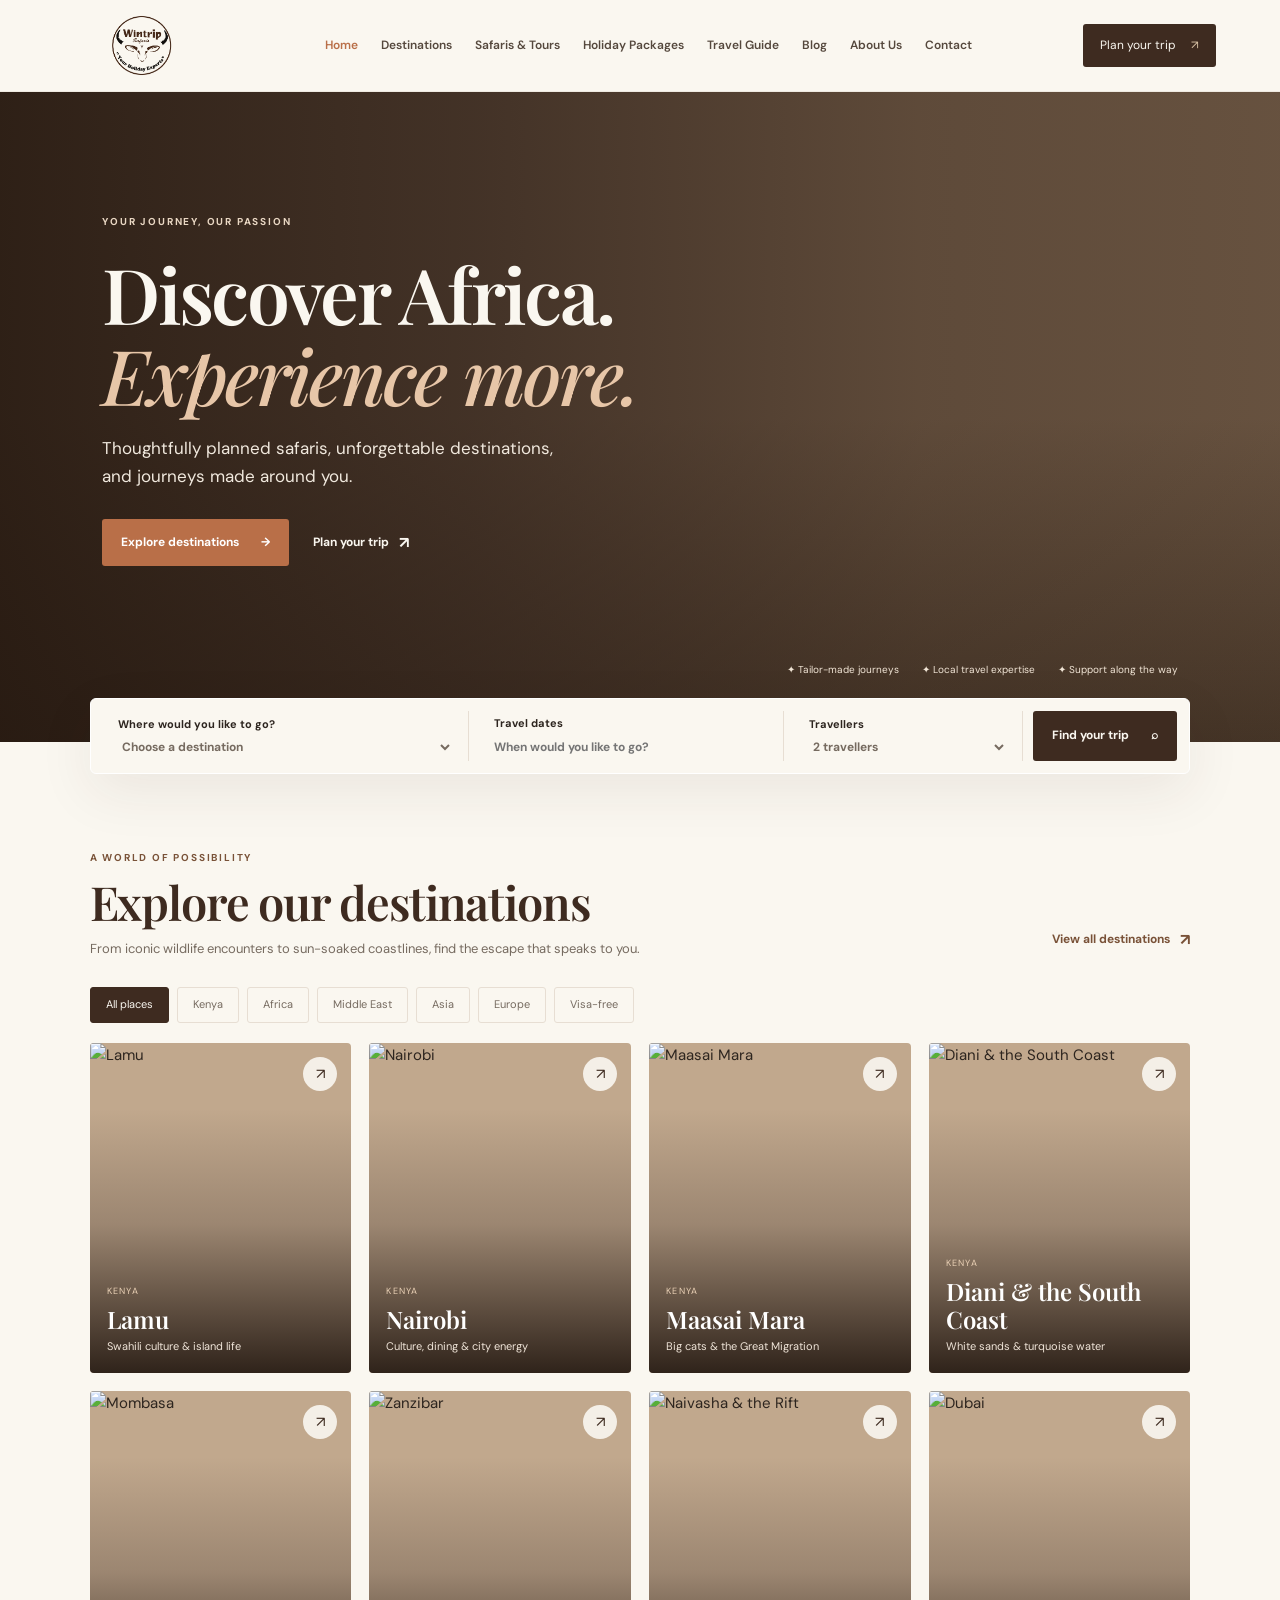
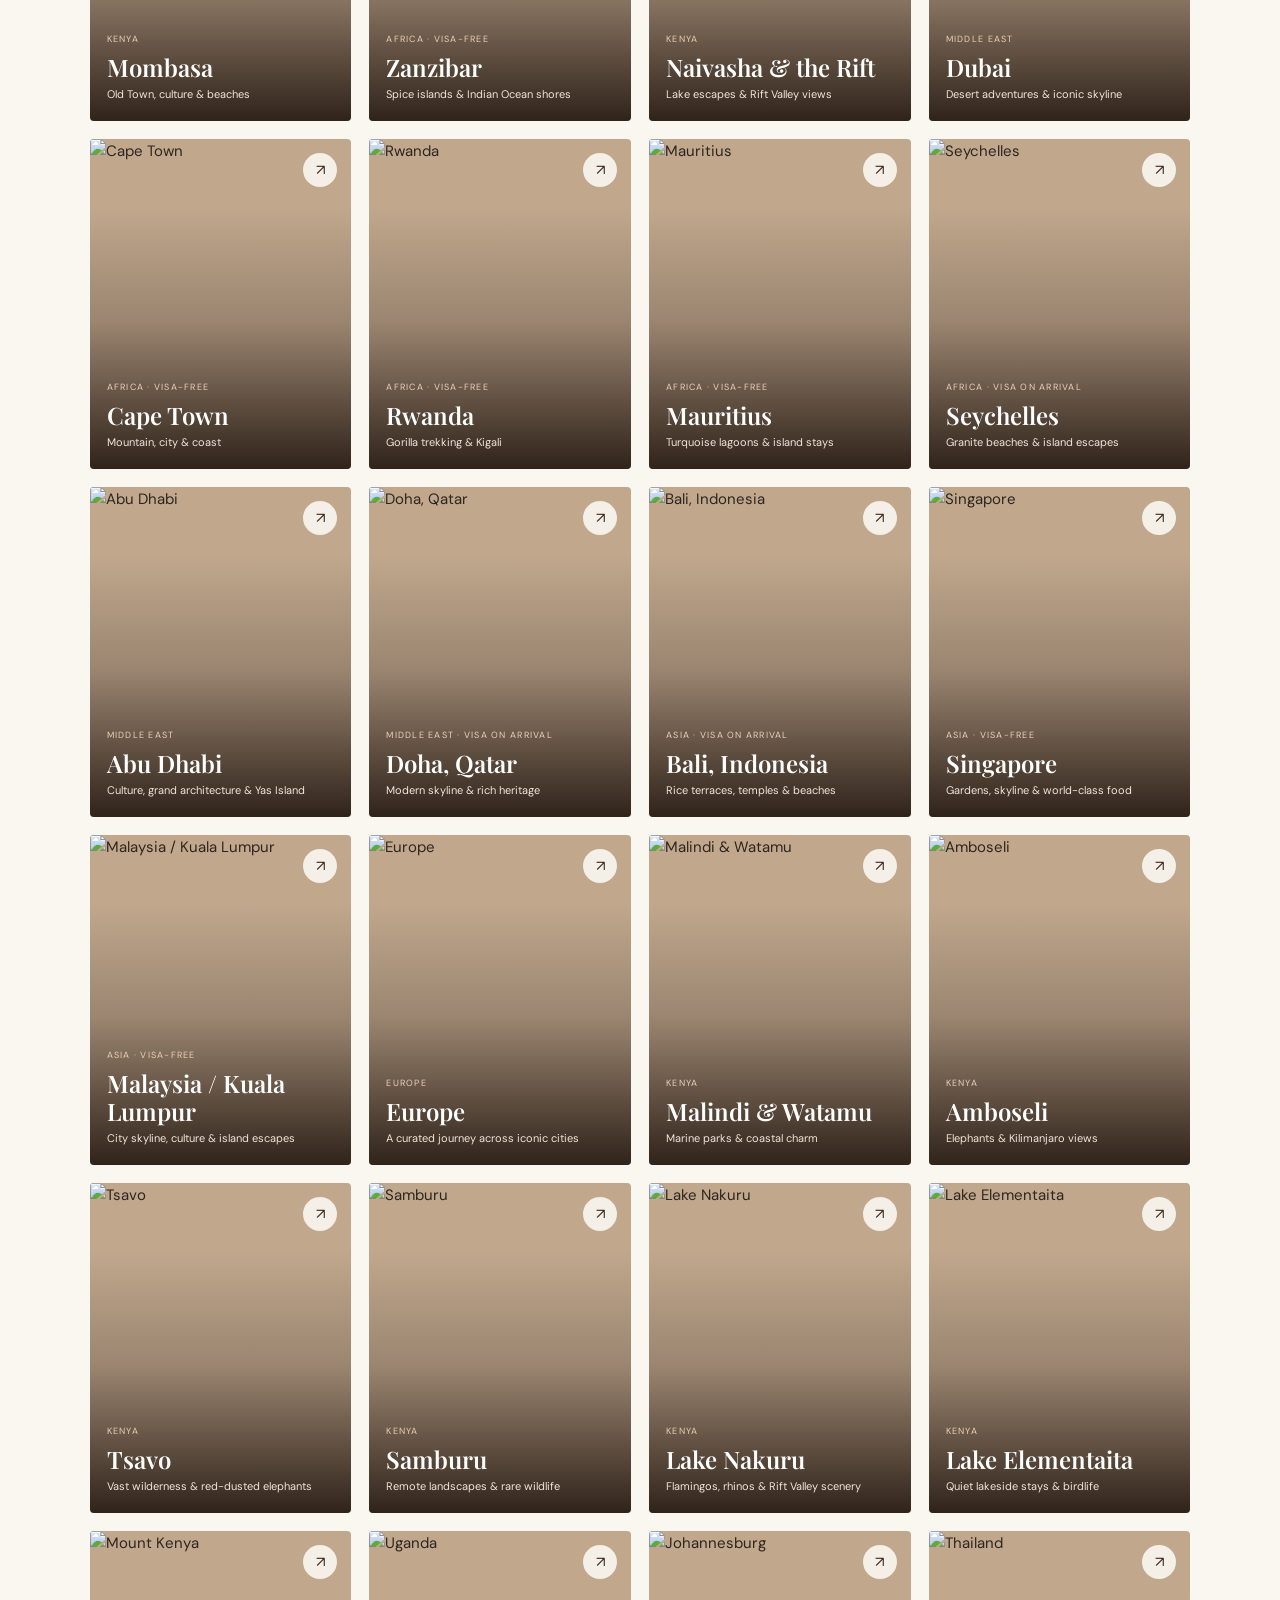
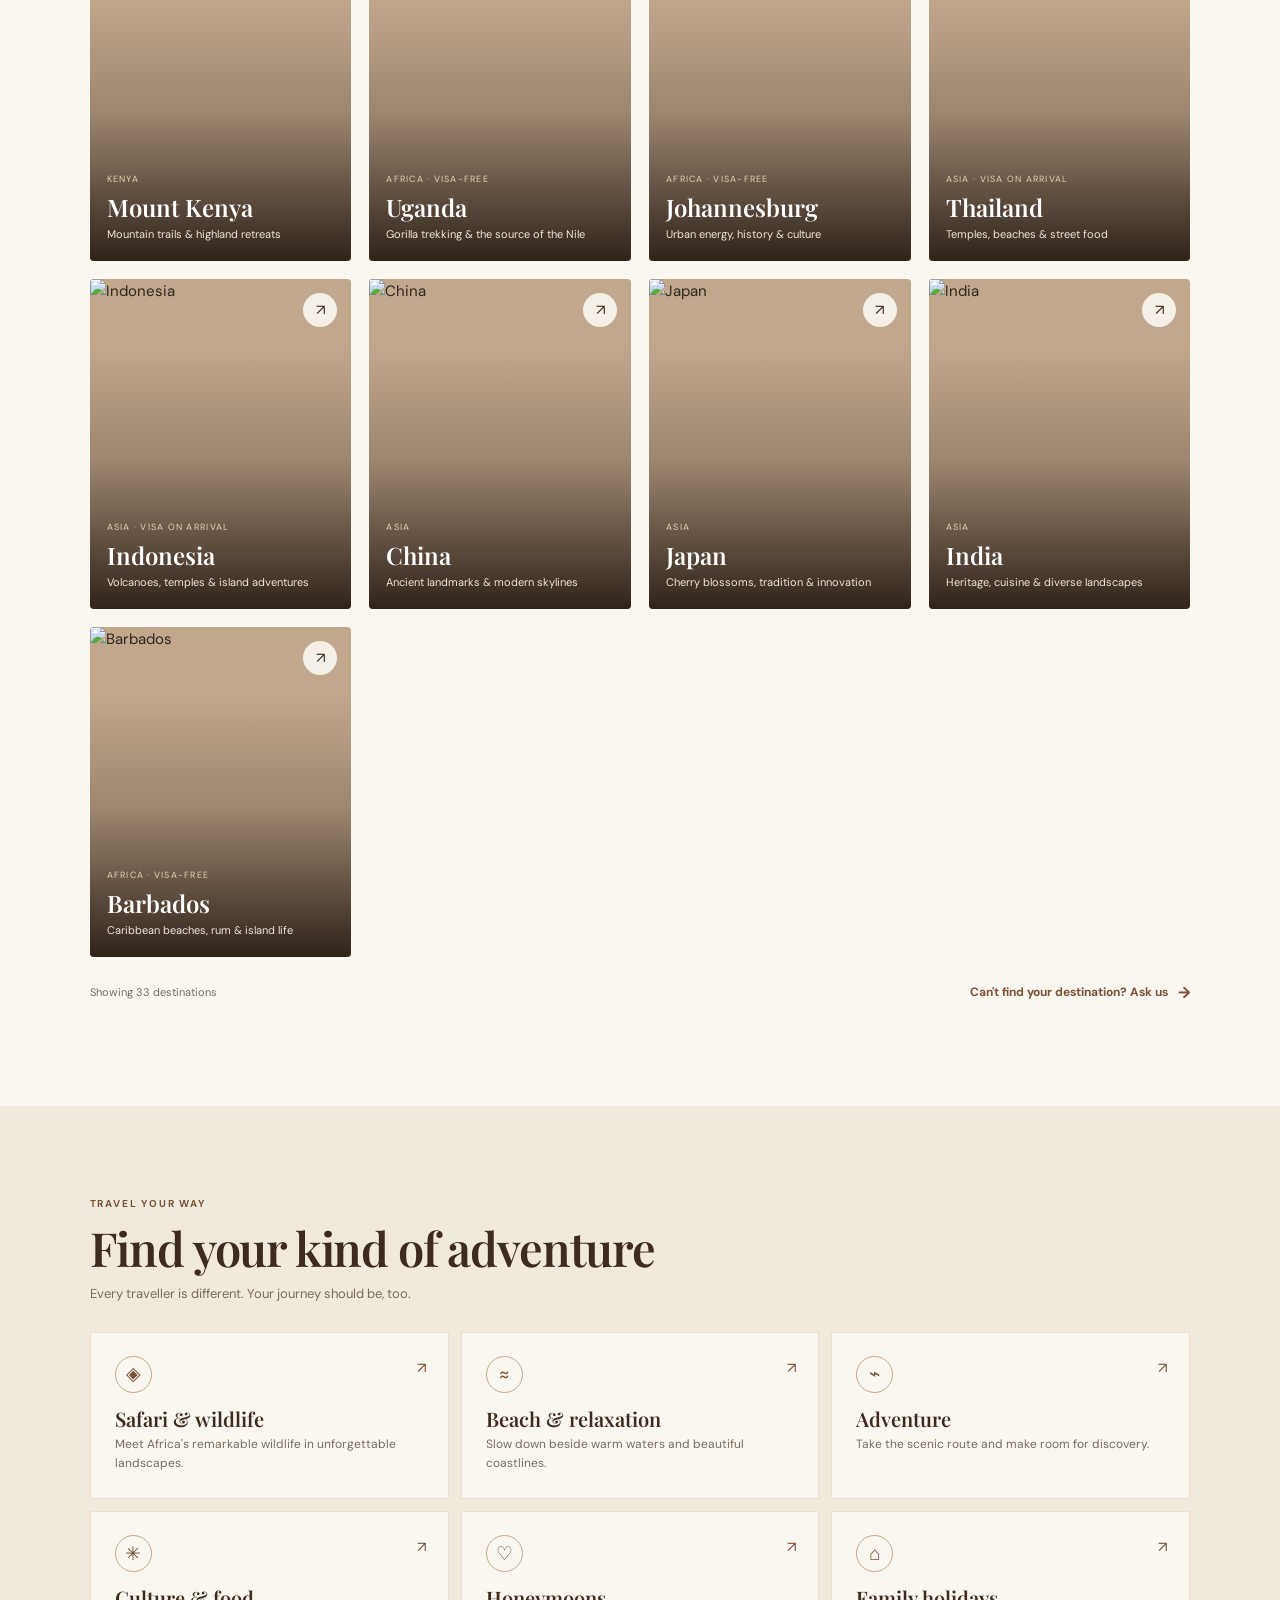
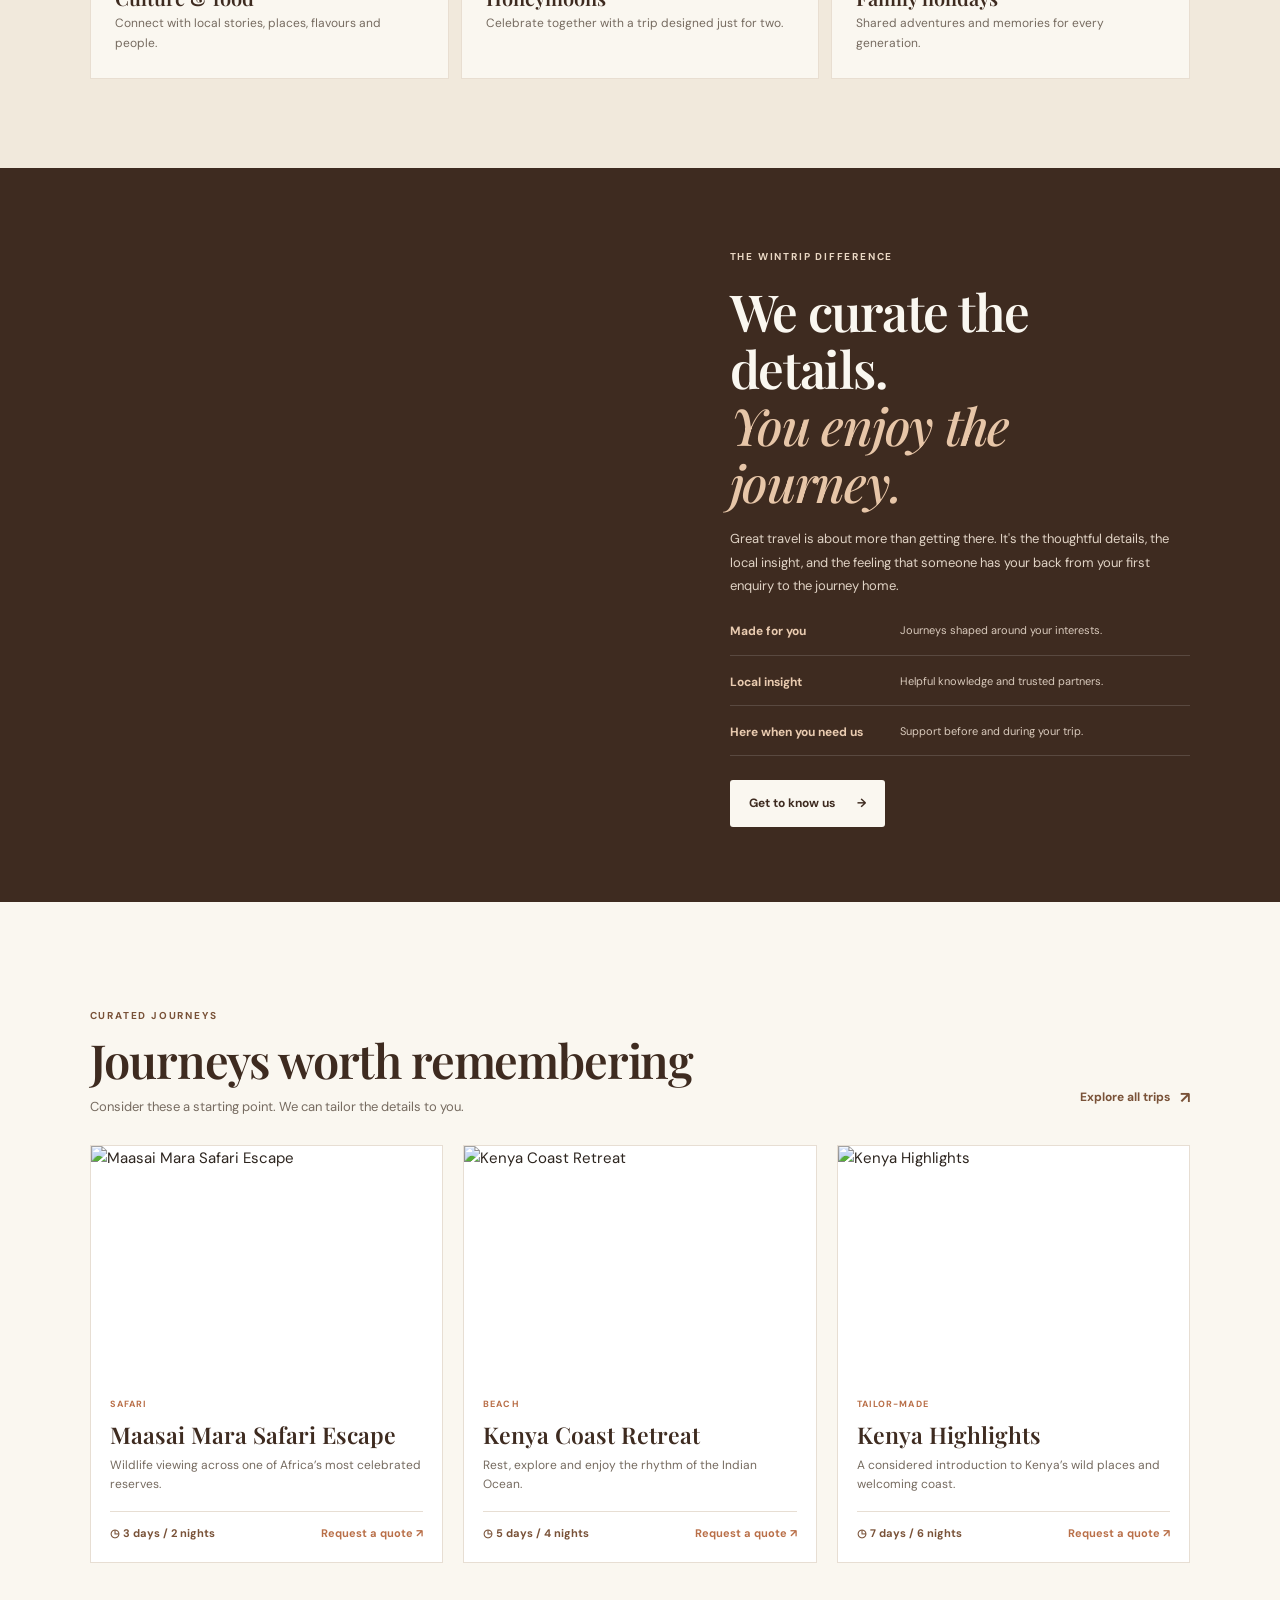
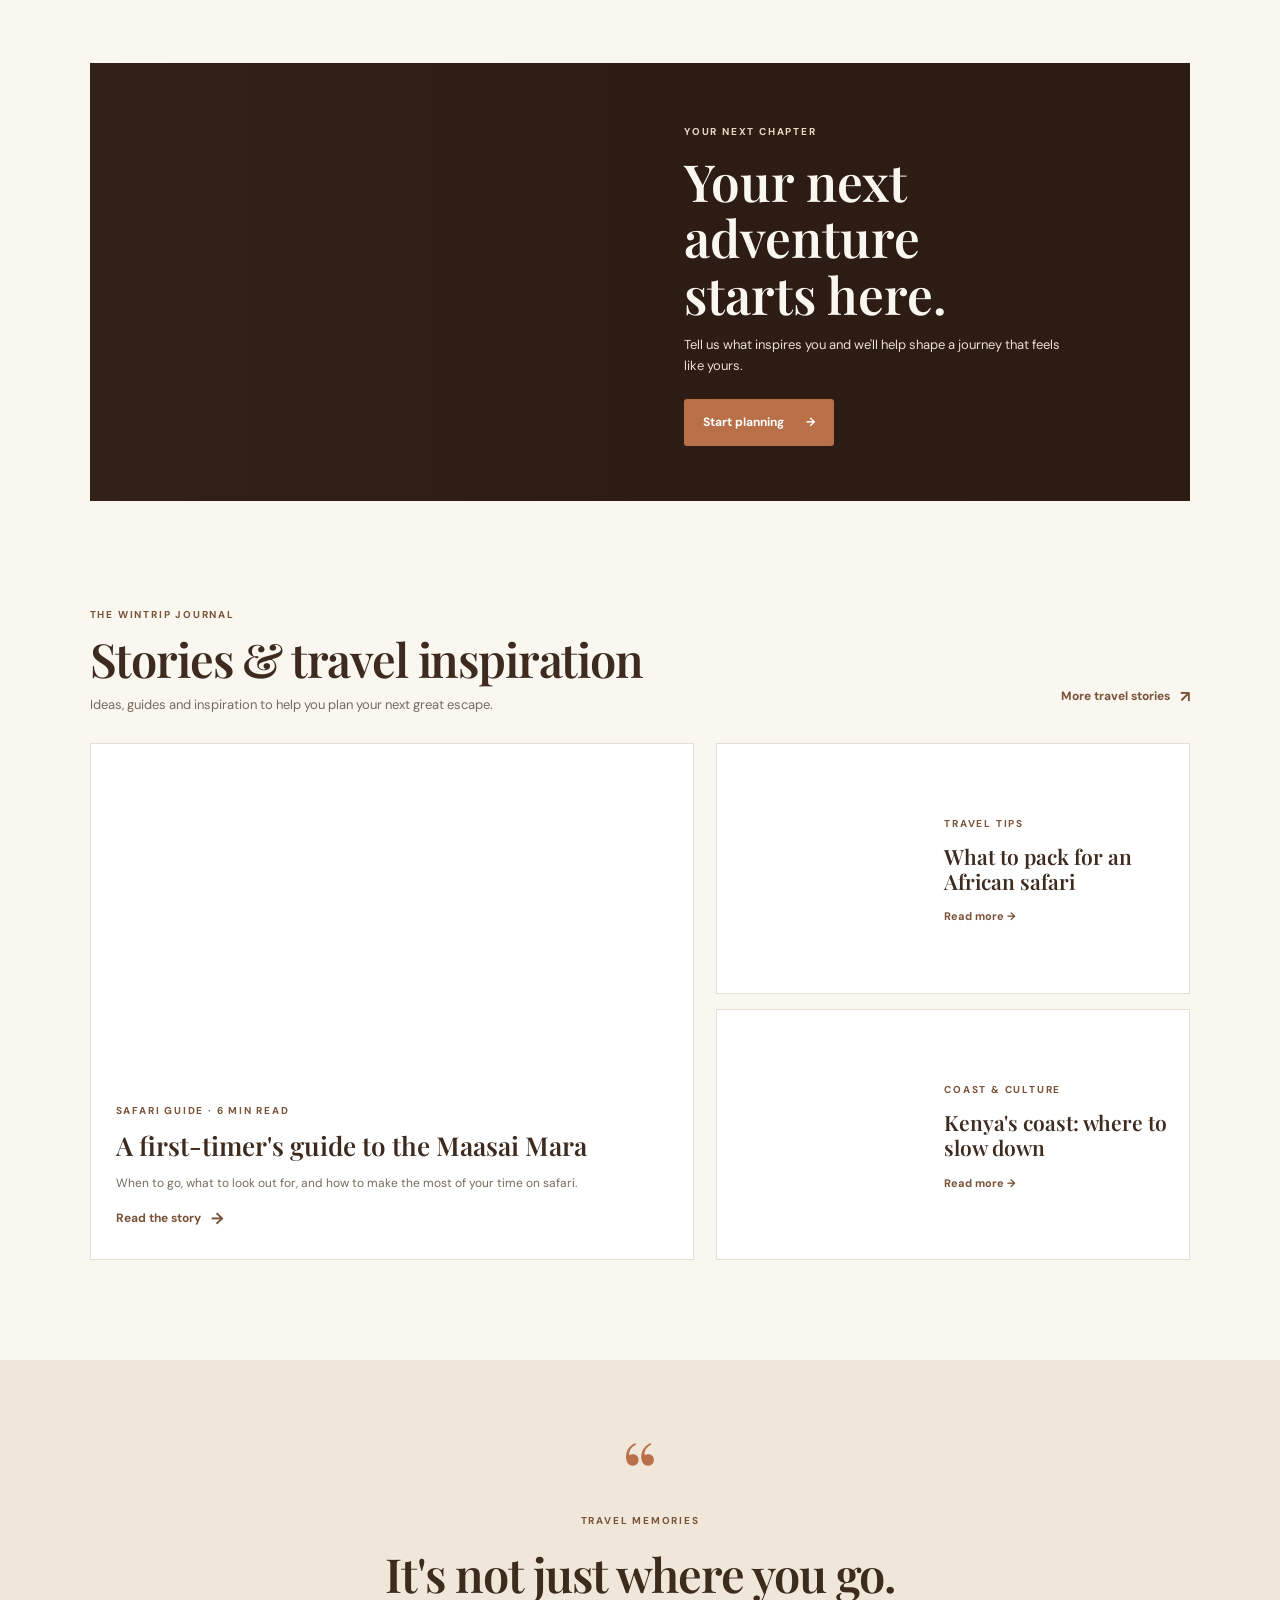
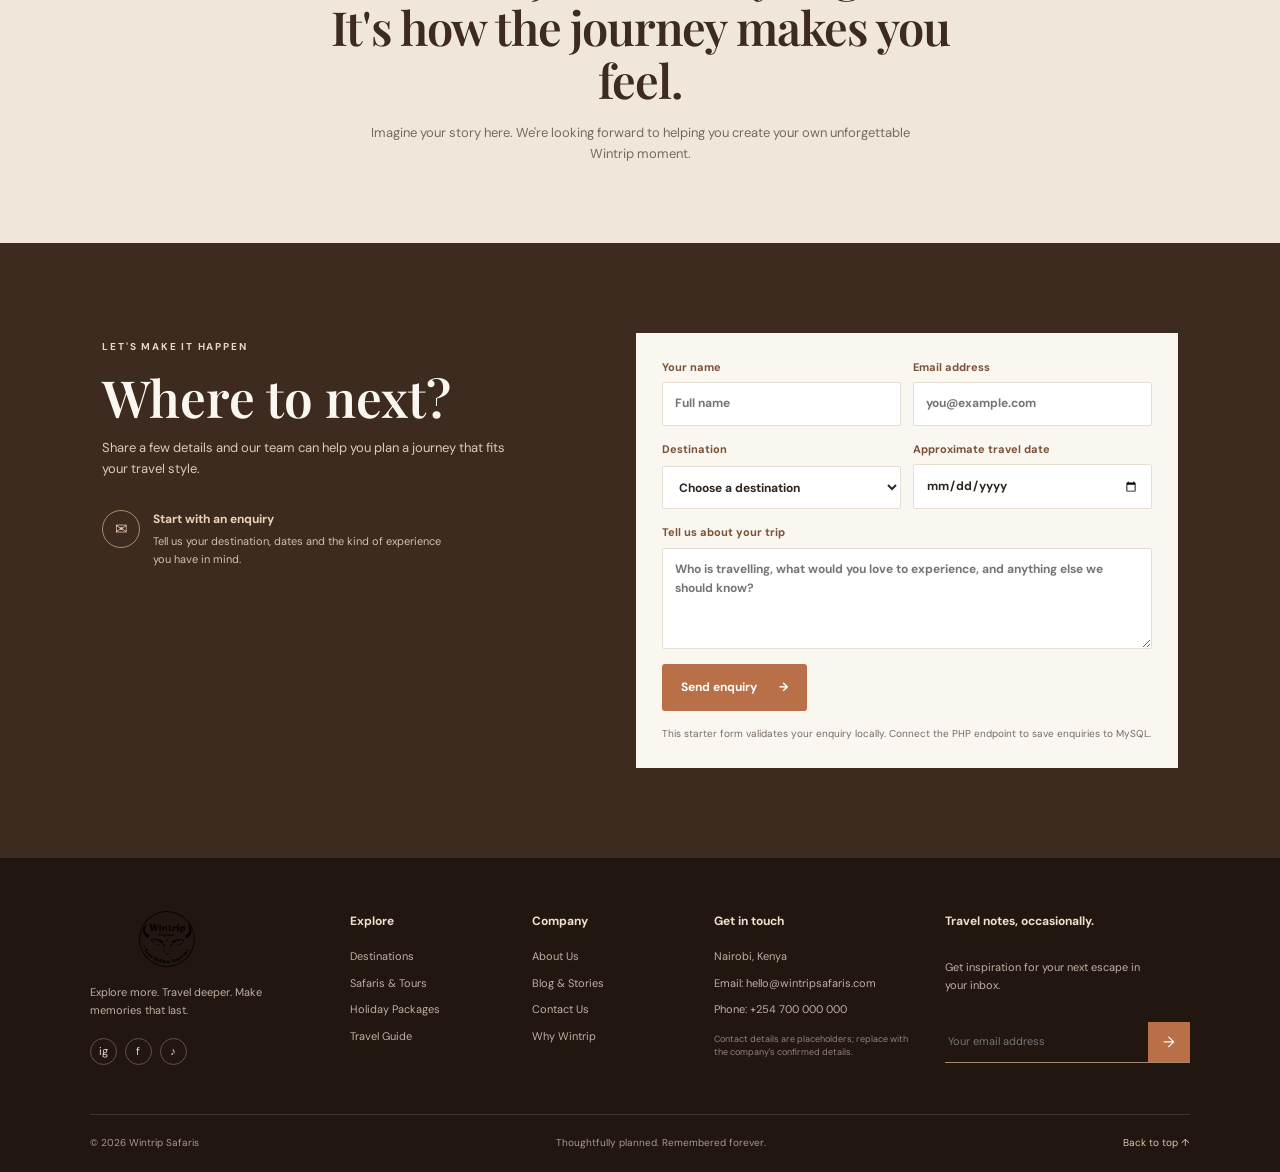
==== index.html @ 7b5820ec "Add files via upload" ====
<!doctype html>
<html lang="en">
<head>
  <meta charset="utf-8"><meta name="viewport" content="width=device-width, initial-scale=1">
  <meta name="theme-color" content="#3e2b20"><meta name="description" content="Thoughtfully planned safaris, coastal escapes and tailor-made journeys with Wintrip Safaris.">
  <title>Wintrip Safaris | Discover Africa. Experience More.</title>
  <link rel="preconnect" href="https://images.unsplash.com"><link rel="stylesheet" href="assets/css/styles.css">
</head>
<body>
<header class="site-header"><a class="brand" href="#home" aria-label="Wintrip Safaris home"><img src="assets/images/wintrip-logo.png" alt="Wintrip Safaris logo"></a>
  <button class="nav-toggle" aria-label="Toggle navigation" aria-expanded="false">☰</button>
  <nav class="main-nav" aria-label="Main navigation"><a class="active" href="#home">Home</a><a href="#destinations">Destinations</a><a href="#tours">Safaris &amp; Tours</a><a href="#packages">Holiday Packages</a><a href="#experiences">Travel Guide</a><a href="#stories">Blog</a><a href="#why-us">About Us</a><a href="#contact">Contact</a></nav>
  <a class="header-cta" href="#contact">Plan your trip <span>↗</span></a>
</header>
<main>
<section class="hero" id="home"><div class="hero-shade"></div><div class="hero-content"><span class="eyebrow light">YOUR JOURNEY, OUR PASSION</span><h1>Discover Africa.<br><em>Experience more.</em></h1><p>Thoughtfully planned safaris, unforgettable destinations, and journeys made around you.</p><div class="hero-actions"><a class="button button-terra" href="#destinations">Explore destinations <span>→</span></a><a class="text-link light-link" href="#contact">Plan your trip <span>↗</span></a></div></div>
<form class="trip-search" id="trip-search"><label>Where would you like to go?<select id="search-destination" name="destination"><option value="">Choose a destination</option></select></label><label>Travel dates<input name="dates" type="text" placeholder="When would you like to go?"></label><label>Travellers<select name="travellers"><option>2 travellers</option><option>1 traveller</option><option>3 travellers</option><option>4 travellers</option><option>5+ travellers</option></select></label><button class="button button-brown" type="submit">Find your trip <span>⌕</span></button></form>
<div class="hero-note"><span>✦ Tailor-made journeys</span><span>✦ Local travel expertise</span><span>✦ Support along the way</span></div></section>
<section class="section destinations-section" id="destinations"><div class="section-heading"><div><span class="eyebrow">A WORLD OF POSSIBILITY</span><h2>Explore our destinations</h2><p>From iconic wildlife encounters to sun-soaked coastlines, find the escape that speaks to you.</p></div><a class="text-link" href="#all-destinations">View all destinations <span>↗</span></a></div>
<div class="region-tabs" role="group" aria-label="Filter destinations"><button class="region-tab active" data-region="All">All places</button><button class="region-tab" data-region="Kenya">Kenya</button><button class="region-tab" data-region="Africa">Africa</button><button class="region-tab" data-region="Middle East">Middle East</button><button class="region-tab" data-region="Asia">Asia</button><button class="region-tab" data-region="Europe">Europe</button><button class="region-tab" data-region="Visa-free">Visa-free</button></div>
<div class="destination-grid" id="destination-grid"></div><div class="section-foot"><span id="destination-count">Explore inspiring places</span><a class="text-link" href="#contact">Can't find your destination? Ask us <span>→</span></a></div></section>
<section class="section experiences-section" id="experiences"><div class="section-heading"><div><span class="eyebrow">TRAVEL YOUR WAY</span><h2>Find your kind of adventure</h2><p>Every traveller is different. Your journey should be, too.</p></div></div><div class="experience-grid">
<a class="experience-card" href="#tours"><span class="experience-icon">◈</span><h3>Safari &amp; wildlife</h3><p>Meet Africa's remarkable wildlife in unforgettable landscapes.</p><span class="card-arrow">↗</span></a><a class="experience-card" href="#tours"><span class="experience-icon">≈</span><h3>Beach &amp; relaxation</h3><p>Slow down beside warm waters and beautiful coastlines.</p><span class="card-arrow">↗</span></a><a class="experience-card" href="#tours"><span class="experience-icon">⌁</span><h3>Adventure</h3><p>Take the scenic route and make room for discovery.</p><span class="card-arrow">↗</span></a><a class="experience-card" href="#tours"><span class="experience-icon">✳</span><h3>Culture &amp; food</h3><p>Connect with local stories, places, flavours and people.</p><span class="card-arrow">↗</span></a><a class="experience-card" href="#tours"><span class="experience-icon">♡</span><h3>Honeymoons</h3><p>Celebrate together with a trip designed just for two.</p><span class="card-arrow">↗</span></a><a class="experience-card" href="#tours"><span class="experience-icon">⌂</span><h3>Family holidays</h3><p>Shared adventures and memories for every generation.</p><span class="card-arrow">↗</span></a></div></section>
<section class="feature-band" id="why-us"><div class="feature-image" role="img" aria-label="Safari vehicle overlooking an African savannah"></div><div class="feature-copy"><span class="eyebrow light">THE WINTRIP DIFFERENCE</span><h2>We curate the details.<br><em>You enjoy the journey.</em></h2><p>Great travel is about more than getting there. It's the thoughtful details, the local insight, and the feeling that someone has your back from your first enquiry to the journey home.</p><div class="feature-points"><div><strong>Made for you</strong><span>Journeys shaped around your interests.</span></div><div><strong>Local insight</strong><span>Helpful knowledge and trusted partners.</span></div><div><strong>Here when you need us</strong><span>Support before and during your trip.</span></div></div><a class="button button-ivory" href="#contact">Get to know us <span>→</span></a></div></section>
<section class="section packages-section" id="tours"><div class="section-heading"><div><span class="eyebrow">CURATED JOURNEYS</span><h2>Journeys worth remembering</h2><p>Consider these a starting point. We can tailor the details to you.</p></div><a class="text-link" href="#contact">Explore all trips <span>↗</span></a></div><div class="package-grid" id="package-grid"></div></section>
<section class="offer-banner" id="packages"><div class="offer-content"><span class="eyebrow light">YOUR NEXT CHAPTER</span><h2>Your next adventure<br>starts here.</h2><p>Tell us what inspires you and we'll help shape a journey that feels like yours.</p><a class="button button-terra" href="#contact">Start planning <span>→</span></a></div></section>
<section class="section stories-section" id="stories"><div class="section-heading"><div><span class="eyebrow">THE WINTRIP JOURNAL</span><h2>Stories &amp; travel inspiration</h2><p>Ideas, guides and inspiration to help you plan your next great escape.</p></div><a class="text-link" href="#contact">More travel stories <span>↗</span></a></div><div class="stories-layout"><article class="story-feature"><a href="#contact" class="story-image story-main-image" aria-label="Ask about a Maasai Mara safari"></a><div class="story-copy"><span class="eyebrow">SAFARI GUIDE · 6 MIN READ</span><h3>A first-timer's guide to the Maasai Mara</h3><p>When to go, what to look out for, and how to make the most of your time on safari.</p><a class="text-link" href="#contact">Read the story <span>→</span></a></div></article><div class="story-side"><article class="story-small"><a class="story-image story-pack-image" href="#contact" aria-label="Ask us what to pack for safari"></a><div><span class="eyebrow">TRAVEL TIPS</span><h3>What to pack for an African safari</h3><a class="text-link" href="#contact">Read more →</a></div></article><article class="story-small"><a class="story-image story-coast-image" href="#contact" aria-label="Explore the Kenyan coast"></a><div><span class="eyebrow">COAST &amp; CULTURE</span><h3>Kenya's coast: where to slow down</h3><a class="text-link" href="#contact">Read more →</a></div></article></div></div></section>
<section class="section testimonial-section"><div class="testimonial-mark">“</div><span class="eyebrow">TRAVEL MEMORIES</span><h2>It's not just where you go.<br>It's how the journey makes you feel.</h2><p class="testimonial-placeholder">Imagine your story here. We're looking forward to helping you create your own unforgettable Wintrip moment.</p></section>
<section class="contact-section" id="contact"><div><span class="eyebrow light">LET'S MAKE IT HAPPEN</span><h2>Where to next?</h2><p>Share a few details and our team can help you plan a journey that fits your travel style.</p><div class="contact-detail"><span>✉</span><div><strong>Start with an enquiry</strong><small>Tell us your destination, dates and the kind of experience you have in mind.</small></div></div></div><form class="enquiry-form" id="enquiry-form"><div class="form-row"><label>Your name<input name="name" required placeholder="Full name"></label><label>Email address<input type="email" name="email" required placeholder="you@example.com"></label></div><div class="form-row"><label>Destination<select name="destination" id="enquiry-destination"><option value="">Choose a destination</option></select></label><label>Approximate travel date<input type="date" name="travel_date"></label></div><label>Tell us about your trip<textarea name="message" rows="4" required placeholder="Who is travelling, what would you love to experience, and anything else we should know?"></textarea></label><button class="button button-terra" type="submit">Send enquiry <span>→</span></button><p class="form-note" id="form-status" aria-live="polite">This starter form validates your enquiry locally. Connect the PHP endpoint to save enquiries to MySQL.</p></form></section>
</main>
<footer class="site-footer"><div class="footer-main"><div class="footer-brand"><a class="brand" href="#home"><img src="assets/images/wintrip-logo.png" alt="Wintrip Safaris logo"></a><p>Explore more. Travel deeper. Make memories that last.</p><div class="social-links"><a href="#contact" aria-label="Instagram">ig</a><a href="#contact" aria-label="Facebook">f</a><a href="#contact" aria-label="TikTok">♪</a></div></div><div class="footer-column"><h3>Explore</h3><a href="#destinations">Destinations</a><a href="#tours">Safaris &amp; Tours</a><a href="#packages">Holiday Packages</a><a href="#experiences">Travel Guide</a></div><div class="footer-column"><h3>Company</h3><a href="#why-us">About Us</a><a href="#stories">Blog &amp; Stories</a><a href="#contact">Contact Us</a><a href="#why-us">Why Wintrip</a></div><div class="footer-column" id="contact-info"><h3>Get in touch</h3><span>Nairobi, Kenya</span><span>Email: <a href="mailto:hello@wintripsafaris.com">hello@wintripsafaris.com</a></span><span>Phone: <a href="tel:+254700000000">+254 700 000 000</a></span><small>Contact details are placeholders; replace with the company's confirmed details.</small></div><div class="footer-newsletter"><h3>Travel notes, occasionally.</h3><p>Get inspiration for your next escape in your inbox.</p><form id="newsletter-form"><label class="sr-only" for="newsletter-email">Email address</label><input id="newsletter-email" type="email" placeholder="Your email address" required><button aria-label="Subscribe">→</button></form><small id="newsletter-status" aria-live="polite"></small></div></div><div class="footer-bottom"><span>© 2026 Wintrip Safaris</span><span>Thoughtfully planned. Remembered forever.</span><a href="#home">Back to top ↑</a></div></footer>
<script src="assets/js/main.js" defer></script></body></html>
---- assets/css/styles.css ----
@import url('https://fonts.googleapis.com/css2?family=DM+Sans:wght@400;500;600;700&family=Playfair+Display:ital,wght@0,500;0,600;0,700;1,500;1,600&display=swap');
:root{--chocolate:#3e2b20;--cocoa:#795238;--ivory:#faf7f0;--sand:#d8c2a5;--terra:#b96f48;--taupe:#9b8a78;--ink:#2d251f;--muted:#766b60;--line:#e7ded3;--white:#fff;--shadow:0 18px 55px #3e2b2014}*{box-sizing:border-box}html{scroll-behavior:smooth;scroll-padding-top:95px}body{margin:0;background:var(--ivory);color:var(--ink);font:15px/1.6 'DM Sans',sans-serif}a{color:inherit;text-decoration:none}button,input,select,textarea{font:inherit}button,a,input,select,textarea{-webkit-tap-highlight-color:transparent}button{cursor:pointer}.site-header{height:92px;padding:14px clamp(20px,5vw,76px);display:flex;align-items:center;gap:34px;justify-content:space-between;background:var(--ivory);position:sticky;top:0;z-index:30;border-bottom:1px solid #79523814}.brand{display:flex;align-items:center;flex:0 0 150px}.brand img{display:block;width:145px;height:61px;object-fit:contain;mix-blend-mode:multiply}.main-nav{display:flex;align-items:center;gap:clamp(10px,1.8vw,25px);font-size:12px;font-weight:600;white-space:nowrap}.main-nav a{padding:9px 0;color:#55483d;transition:color .2s}.main-nav a:hover,.main-nav .active{color:var(--terra)}.header-cta{background:var(--chocolate);color:var(--ivory);padding:12px 17px;border-radius:3px;font-size:12px;white-space:nowrap}.header-cta span{margin-left:12px;color:var(--sand)}.nav-toggle{display:none;border:1px solid var(--line);background:transparent;border-radius:4px;padding:7px 10px;color:var(--chocolate)}.hero{min-height:650px;position:relative;color:var(--ivory);background:#6f5945 url('https://images.unsplash.com/photo-1516426122078-c23e76319801?auto=format&fit=crop&w=2200&q=88') center 47%/cover;display:flex;flex-direction:column;justify-content:center;padding:60px clamp(24px,8vw,120px) 120px}.hero-shade{position:absolute;inset:0;background:linear-gradient(90deg,#24170fdc 0%,#2c1e17a8 37%,#2c1e1740 72%,#2c1e1720),linear-gradient(0deg,#25190f86,transparent 50%)}.hero-content{position:relative;max-width:650px;z-index:1}.eyebrow{font-size:10px;letter-spacing:.18em;font-weight:700;color:var(--cocoa);text-transform:uppercase;display:inline-block}.eyebrow.light{color:#ead8c4}.hero h1{font:600 clamp(44px,6vw,78px)/1.05 'Playfair Display',serif;letter-spacing:-.035em;margin:21px 0}.hero h1 em,.feature-copy h2 em{font-weight:500;color:#e7c6a8}.hero-content>p{font-size:17px;max-width:480px;color:#f1e9de;margin:0 0 29px}.hero-actions{display:flex;align-items:center;gap:24px}.button{border:0;border-radius:3px;padding:14px 19px;display:inline-flex;gap:22px;justify-content:space-between;align-items:center;font-size:12px;font-weight:700;transition:transform .2s,background .2s}.button:hover{transform:translateY(-2px)}.button-terra{background:var(--terra);color:white}.button-brown{background:var(--chocolate);color:var(--ivory);height:50px}.button-ivory{background:var(--ivory);color:var(--chocolate);margin-top:24px}.text-link{font-size:12px;font-weight:700;color:var(--cocoa);display:inline-flex;align-items:center;gap:10px}.text-link span{font-size:16px}.light-link{color:var(--ivory)}.trip-search{position:absolute;z-index:2;bottom:-32px;left:50%;transform:translateX(-50%);width:min(1100px,calc(100% - 60px));background:var(--ivory);color:var(--ink);box-shadow:var(--shadow);border:1px solid #fff;border-radius:6px;padding:12px;display:grid;grid-template-columns:1.2fr 1fr .75fr auto;gap:10px;align-items:stretch}.trip-search label{display:flex;flex-direction:column;justify-content:center;gap:5px;border-right:1px solid var(--line);padding:3px 15px;font-size:11px;font-weight:700}.trip-search label select,.trip-search label input{width:100%;border:0;outline:0;background:transparent;color:var(--muted);font-size:12px;padding:0}.hero-note{position:absolute;z-index:1;bottom:64px;right:clamp(24px,8vw,120px);display:flex;gap:23px;color:#f2e6d7;font-size:10px}.section{padding:100px clamp(24px,7vw,100px)}.destinations-section{padding-top:102px}.section-heading{display:flex;align-items:end;justify-content:space-between;gap:24px;margin-bottom:27px}.section-heading h2,.testimonial-section h2{font:600 clamp(30px,3.7vw,47px)/1.12 'Playfair Display',serif;letter-spacing:-.025em;margin:8px 0 10px;color:var(--chocolate)}.section-heading p{margin:0;color:var(--muted);font-size:13px}.section-heading>.text-link{margin-bottom:7px;white-space:nowrap}.region-tabs{display:flex;gap:8px;overflow:auto;padding:1px 0 20px}.region-tab{border:1px solid var(--line);border-radius:3px;color:var(--muted);background:transparent;padding:8px 15px;font-size:11px;white-space:nowrap}.region-tab.active,.region-tab:hover{color:var(--ivory);background:var(--chocolate);border-color:var(--chocolate)}.destination-grid{display:grid;grid-template-columns:repeat(4,minmax(0,1fr));gap:18px}.destination-card{min-height:330px;position:relative;overflow:hidden;border-radius:4px;background:#c1a88d;isolation:isolate}.destination-card[hidden]{display:none}.destination-card:before{content:"";position:absolute;inset:0;background:linear-gradient(0deg,#21160fe8 0%,#2c201d40 45%,transparent 80%);z-index:-0;transition:transform .35s}.destination-card:hover .destination-photo{transform:scale(1.05)}.destination-photo{position:absolute;inset:0;width:100%;height:100%;object-fit:cover;z-index:-1;transition:transform .6s}.destination-meta{position:absolute;left:17px;right:16px;bottom:17px;color:white}.destination-region{font-size:9px;text-transform:uppercase;letter-spacing:.14em;color:#ead1b6}.destination-meta h3{font:600 24px/1.15 'Playfair Display',serif;margin:5px 0}.destination-meta p{font-size:11px;color:#f0e5d9;margin:0;max-width:250px}.destination-arrow{position:absolute;right:14px;top:14px;width:34px;height:34px;background:#faf7f0e8;color:var(--chocolate);display:grid;place-items:center;border-radius:50%}.section-foot{display:flex;align-items:center;justify-content:space-between;padding-top:23px;font-size:11px;color:var(--muted)}.experiences-section{background:#f1e9dc;padding-top:84px;padding-bottom:89px}.experience-grid{display:grid;grid-template-columns:repeat(3,1fr);gap:12px}.experience-card{position:relative;background:#faf7f0;padding:23px 24px 25px;border:1px solid #e8ded1;min-height:160px;transition:transform .2s,box-shadow .2s}.experience-card:hover{transform:translateY(-3px);box-shadow:var(--shadow)}.experience-icon{width:37px;height:37px;border:1px solid #c7ab8c;border-radius:50%;display:grid;place-items:center;color:var(--cocoa);font-size:19px}.experience-card h3{font:600 20px 'Playfair Display',serif;color:var(--chocolate);margin:12px 0 3px}.experience-card p{font-size:12px;color:var(--muted);margin:0;max-width:310px}.card-arrow{position:absolute;right:22px;top:23px;color:var(--cocoa)}.feature-band{display:grid;grid-template-columns:1fr 1fr;background:var(--chocolate);color:var(--ivory)}.feature-image{min-height:550px;background:url('https://images.unsplash.com/photo-1516026672322-bc52d61a55d5?auto=format&fit=crop&w=1200&q=85') center/cover}.feature-copy{padding:75px clamp(30px,7vw,100px);align-self:center}.feature-copy h2{font:600 clamp(34px,4vw,51px)/1.12 'Playfair Display',serif;letter-spacing:-.025em;margin:16px 0}.feature-copy>p{font-size:13px;line-height:1.8;color:#e0d3c5;max-width:510px}.feature-points{display:grid;gap:17px;margin-top:25px}.feature-points div{display:grid;grid-template-columns:155px 1fr;gap:15px;align-items:start;border-bottom:1px solid #ffffff24;padding-bottom:13px}.feature-points strong{font-size:12px;color:#e9cbb0}.feature-points span{font-size:11px;color:#d9cabc}.packages-section{padding-top:100px}.package-grid{display:grid;grid-template-columns:repeat(3,1fr);gap:20px}.package-card{background:#fff;border:1px solid var(--line)}.package-image{display:block;width:100%;height:225px;object-fit:cover}.package-body{padding:19px}.package-type{font-size:9px;color:var(--terra);font-weight:700;letter-spacing:.12em;text-transform:uppercase}.package-body h3{font:600 23px/1.15 'Playfair Display',serif;margin:8px 0;color:var(--chocolate)}.package-body p{font-size:12px;color:var(--muted);margin:0 0 17px}.package-bottom{display:flex;justify-content:space-between;gap:10px;align-items:center;border-top:1px solid var(--line);padding-top:13px}.package-bottom span{font-size:11px;color:var(--cocoa);font-weight:700}.package-bottom a{font-size:11px;color:var(--terra);font-weight:700}.offer-banner{margin:0 clamp(24px,7vw,100px) 100px;min-height:390px;display:flex;align-items:center;justify-content:flex-end;position:relative;overflow:hidden;background:var(--chocolate) url('https://images.unsplash.com/photo-1519659528534-7fd733a832a0?auto=format&fit=crop&w=1800&q=85') center/cover;color:var(--ivory)}.offer-banner:before{content:"";position:absolute;inset:0;background:linear-gradient(90deg,#2b1b13a0,#2b1b13e8 50%,#2b1b13ed)}.offer-content{position:relative;width:51%;padding:55px}.offer-content h2{font:600 clamp(35px,4vw,52px)/1.1 'Playfair Display',serif;margin:11px 0}.offer-content p{color:#eaded1;font-size:13px;max-width:390px;margin-bottom:22px}.stories-section{padding-top:0}.stories-layout{display:grid;grid-template-columns:1.12fr .88fr;gap:22px}.story-feature{background:white;border:1px solid var(--line)}.story-image{display:block;background-size:cover;background-position:center}.story-main-image{height:330px;background-image:url('https://images.unsplash.com/photo-1516426122078-c23e76319801?auto=format&fit=crop&w=1200&q=85')}.story-copy{padding:23px 25px 28px}.story-copy h3,.story-small h3{font:600 26px/1.18 'Playfair Display',serif;color:var(--chocolate);margin:10px 0}.story-copy p{color:var(--muted);font-size:12px;max-width:620px}.story-side{display:grid;gap:15px}.story-small{display:grid;grid-template-columns:44% 1fr;gap:18px;background:white;border:1px solid var(--line);align-items:center;padding:13px}.story-small .story-image{height:180px}.story-pack-image{background-image:url('https://images.unsplash.com/photo-1519659528534-7fd733a832a0?auto=format&fit=crop&w=700&q=80')}.story-coast-image{background-image:url('https://images.unsplash.com/photo-1500375592092-40eb2168fd21?auto=format&fit=crop&w=700&q=80')}.story-small h3{font-size:21px}.story-small .text-link{font-size:11px}.testimonial-section{text-align:center;background:#f0e7da;padding-top:75px;padding-bottom:78px}.testimonial-mark{font:90px/.8 'Playfair Display',serif;color:var(--terra)}.testimonial-section h2{margin:17px auto;max-width:700px}.testimonial-placeholder{max-width:540px;margin:0 auto;color:var(--muted);font-size:13px}.contact-section{display:grid;grid-template-columns:.9fr 1.1fr;gap:7vw;padding:90px clamp(24px,8vw,115px);background:var(--chocolate);color:var(--ivory)}.contact-section h2{font:600 clamp(36px,4vw,53px)/1.1 'Playfair Display',serif;margin:12px 0}.contact-section>div>p{font-size:13px;color:#d8cbbc;max-width:420px}.contact-detail{display:flex;gap:13px;margin-top:30px;align-items:start}.contact-detail>span{width:38px;height:38px;border:1px solid #a98b6d;border-radius:50%;display:grid;place-items:center;color:#e9cbb0}.contact-detail strong,.contact-detail small{display:block}.contact-detail strong{font-size:12px;color:#ebd2b8}.contact-detail small{font-size:11px;color:#d0c0b1;max-width:300px;margin-top:4px}.enquiry-form{background:var(--ivory);color:var(--ink);padding:26px;display:grid;gap:15px}.enquiry-form label{display:grid;gap:6px;font-size:11px;font-weight:700;color:var(--cocoa)}.form-row{display:grid;grid-template-columns:1fr 1fr;gap:12px}.enquiry-form input,.enquiry-form select,.enquiry-form textarea{width:100%;padding:11px 12px;border:1px solid var(--line);background:#fff;border-radius:2px;color:var(--ink);outline-color:var(--terra);font-size:12px}.enquiry-form textarea{resize:vertical}.enquiry-form .button{justify-self:start}.form-note{font-size:10px!important;color:var(--muted)!important;margin:0}.site-footer{background:#211710;color:#e8dbcd;padding:50px clamp(24px,7vw,100px) 0}.footer-main{display:grid;grid-template-columns:1.15fr .75fr .75fr 1fr 1.25fr;gap:35px;padding-bottom:42px}.footer-brand .brand{margin-bottom:14px}.footer-brand .brand img{background:var(--ivory);border-radius:3px;padding:2px 7px;width:145px;height:62px}.footer-brand p,.footer-newsletter p{font-size:11px;color:#bfb0a1;max-width:210px}.social-links{display:flex;gap:8px;margin-top:19px}.social-links a{width:27px;height:27px;border:1px solid #655245;border-radius:50%;display:grid;place-items:center;font-size:11px}.footer-column,.footer-newsletter{display:flex;flex-direction:column;align-items:start;gap:9px}.footer-column h3,.footer-newsletter h3{font-size:12px;color:#f1dfcb;margin:4px 0 8px}.footer-column>a,.footer-column>span{font-size:11px;color:#bfb0a1}.footer-column a:hover{color:#e7b99a}.footer-column small{font-size:9px;color:#938477;line-height:1.5;margin-top:5px}.footer-newsletter form{width:100%;display:flex;border-bottom:1px solid #a58b73;margin-top:8px}.footer-newsletter input{min-width:0;flex:1;padding:11px 3px;border:0;outline:0;background:transparent;color:white;font-size:11px}.footer-newsletter form button{background:var(--terra);border:0;color:white;padding:0 15px}.footer-newsletter small{font-size:10px;color:#e7b99a}.footer-bottom{border-top:1px solid #ffffff21;min-height:58px;display:flex;align-items:center;justify-content:space-between;gap:20px;font-size:10px;color:#a99989}.footer-bottom a{color:#e0c6ad}.sr-only{position:absolute;width:1px;height:1px;padding:0;margin:-1px;overflow:hidden;clip:rect(0,0,0,0);white-space:nowrap;border:0}
@media(max-width:1120px){.site-header{gap:15px}.brand{flex-basis:120px}.brand img{width:120px}.main-nav{gap:12px;font-size:11px}.header-cta{padding:10px}.destination-grid{grid-template-columns:repeat(3,1fr)}.destination-card{min-height:310px}.footer-main{grid-template-columns:1fr 1fr 1fr;gap:30px}.footer-brand{grid-row:span 2}.footer-newsletter{grid-column:2/4}}
@media(max-width:820px){.site-header{height:76px;padding:10px 20px}.brand{flex-basis:125px}.brand img{height:54px}.nav-toggle{display:block;margin-left:auto}.header-cta{display:none}.main-nav{display:none;position:absolute;top:75px;left:0;right:0;background:var(--ivory);padding:16px 24px 23px;box-shadow:0 14px 20px #3e2b2012;flex-direction:column;align-items:stretch;gap:2px;border-bottom:1px solid var(--line)}.main-nav.open{display:flex}.main-nav a{padding:10px 0;border-bottom:1px solid var(--line)}.hero{min-height:660px;padding:55px 26px 180px;background-position:58% center}.hero h1{font-size:clamp(45px,9vw,68px)}.hero-content>p{font-size:15px}.hero-note{left:26px;right:26px;bottom:85px;flex-wrap:wrap;gap:8px 16px}.trip-search{bottom:-70px;width:calc(100% - 36px);grid-template-columns:1fr 1fr;padding:10px}.trip-search label{min-height:53px}.trip-search label:nth-child(2){border-right:0}.trip-search .button{grid-column:1/-1;justify-content:center}.destinations-section{padding-top:135px}.section{padding-left:24px;padding-right:24px}.destination-grid{grid-template-columns:repeat(2,1fr);gap:12px}.destination-card{min-height:300px}.feature-band{grid-template-columns:1fr}.feature-image{min-height:340px}.feature-copy{padding:48px 28px}.experience-grid{grid-template-columns:repeat(2,1fr)}.package-grid{grid-template-columns:repeat(2,1fr)}.package-card:last-child{display:none}.offer-banner{margin:0 24px 75px;min-height:350px}.offer-content{width:70%;padding:30px}.stories-layout{grid-template-columns:1fr}.story-side{grid-template-columns:1fr 1fr}.story-small{grid-template-columns:1fr;padding:10px;gap:10px}.story-small .story-image{height:155px}.story-small h3{font-size:19px}.contact-section{grid-template-columns:1fr;gap:30px;padding:65px 24px}.footer-main{grid-template-columns:1fr 1fr;gap:28px}.footer-brand{grid-row:auto}.footer-newsletter{grid-column:auto}.footer-bottom{flex-wrap:wrap;padding:15px 0;justify-content:space-between}}
@media(max-width:520px){.hero{min-height:690px;padding-left:22px;padding-right:22px}.hero h1{font-size:45px}.hero-actions{gap:16px;align-items:flex-start;flex-direction:column}.hero-note{bottom:84px;font-size:9px}.section-heading{align-items:start;flex-direction:column;gap:13px}.section-heading h2{font-size:34px}.destination-grid{grid-template-columns:1fr 1fr;gap:9px}.destination-card{min-height:240px}.destination-meta{left:12px;right:10px;bottom:12px}.destination-meta h3{font-size:20px}.destination-meta p{font-size:10px}.destination-arrow{width:28px;height:28px;right:9px;top:9px}.section-foot{align-items:start;flex-direction:column;gap:10px}.experience-grid{grid-template-columns:1fr}.experience-card{min-height:145px}.feature-points div{grid-template-columns:1fr;gap:3px}.package-grid{grid-template-columns:1fr}.package-card:last-child{display:block}.package-image{height:210px}.offer-banner{margin:0 15px 65px;min-height:405px;background-position:40% center}.offer-banner:before{background:#2b1b13bb}.offer-content{width:100%;padding:27px}.stories-section{padding-bottom:65px}.story-main-image{height:235px}.story-copy{padding:20px}.story-copy h3{font-size:24px}.story-side{grid-template-columns:1fr}.story-small{grid-template-columns:39% 1fr;gap:13px;padding:9px}.story-small .story-image{height:140px}.story-small h3{font-size:18px}.form-row{grid-template-columns:1fr}.enquiry-form{padding:17px}.footer-main{grid-template-columns:1fr 1fr;gap:26px 20px}.footer-brand{grid-column:1/-1}.footer-column h3,.footer-newsletter h3{margin-bottom:3px}.footer-newsletter{grid-column:1/-1}.footer-bottom{gap:8px;align-items:start;flex-direction:column}.trip-search{grid-template-columns:1fr}.trip-search label{border-right:0;border-bottom:1px solid var(--line);padding:8px 12px}.trip-search label:last-of-type{border-bottom:0}.destinations-section{padding-top:170px}}
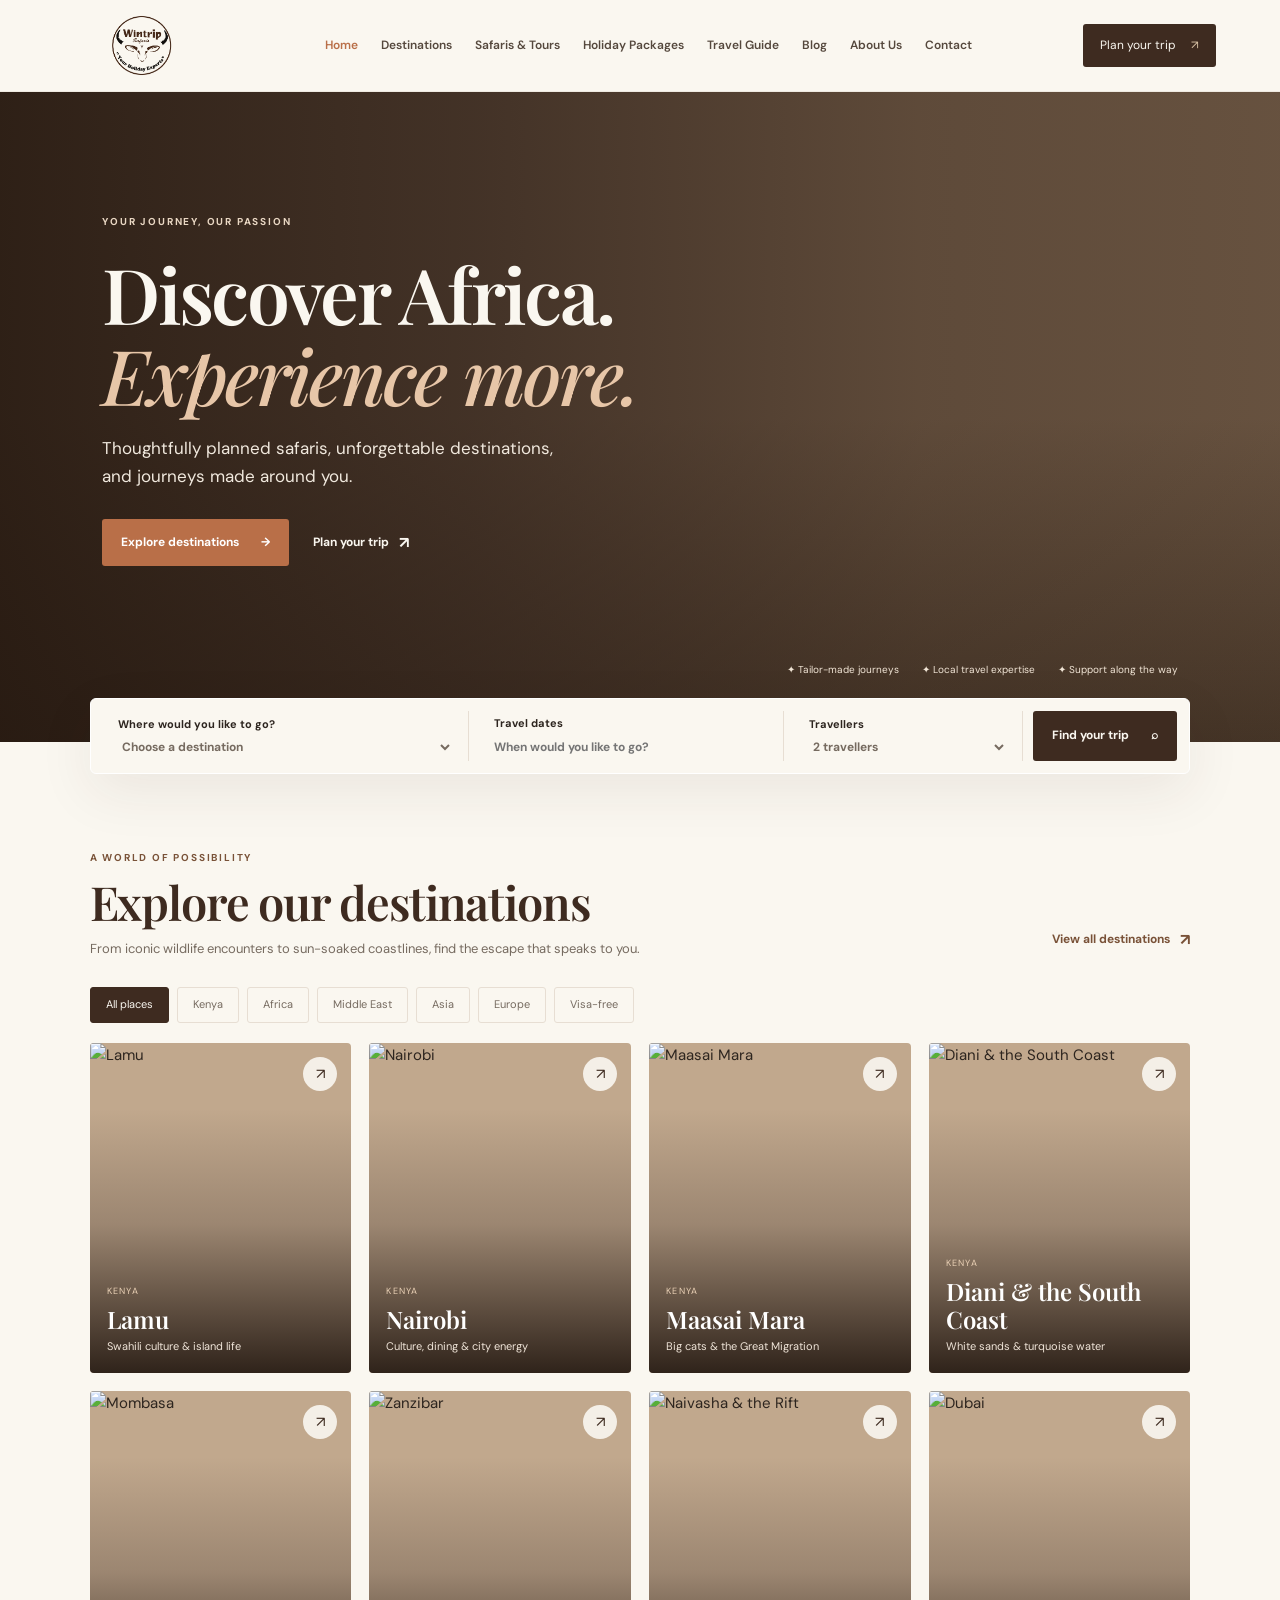
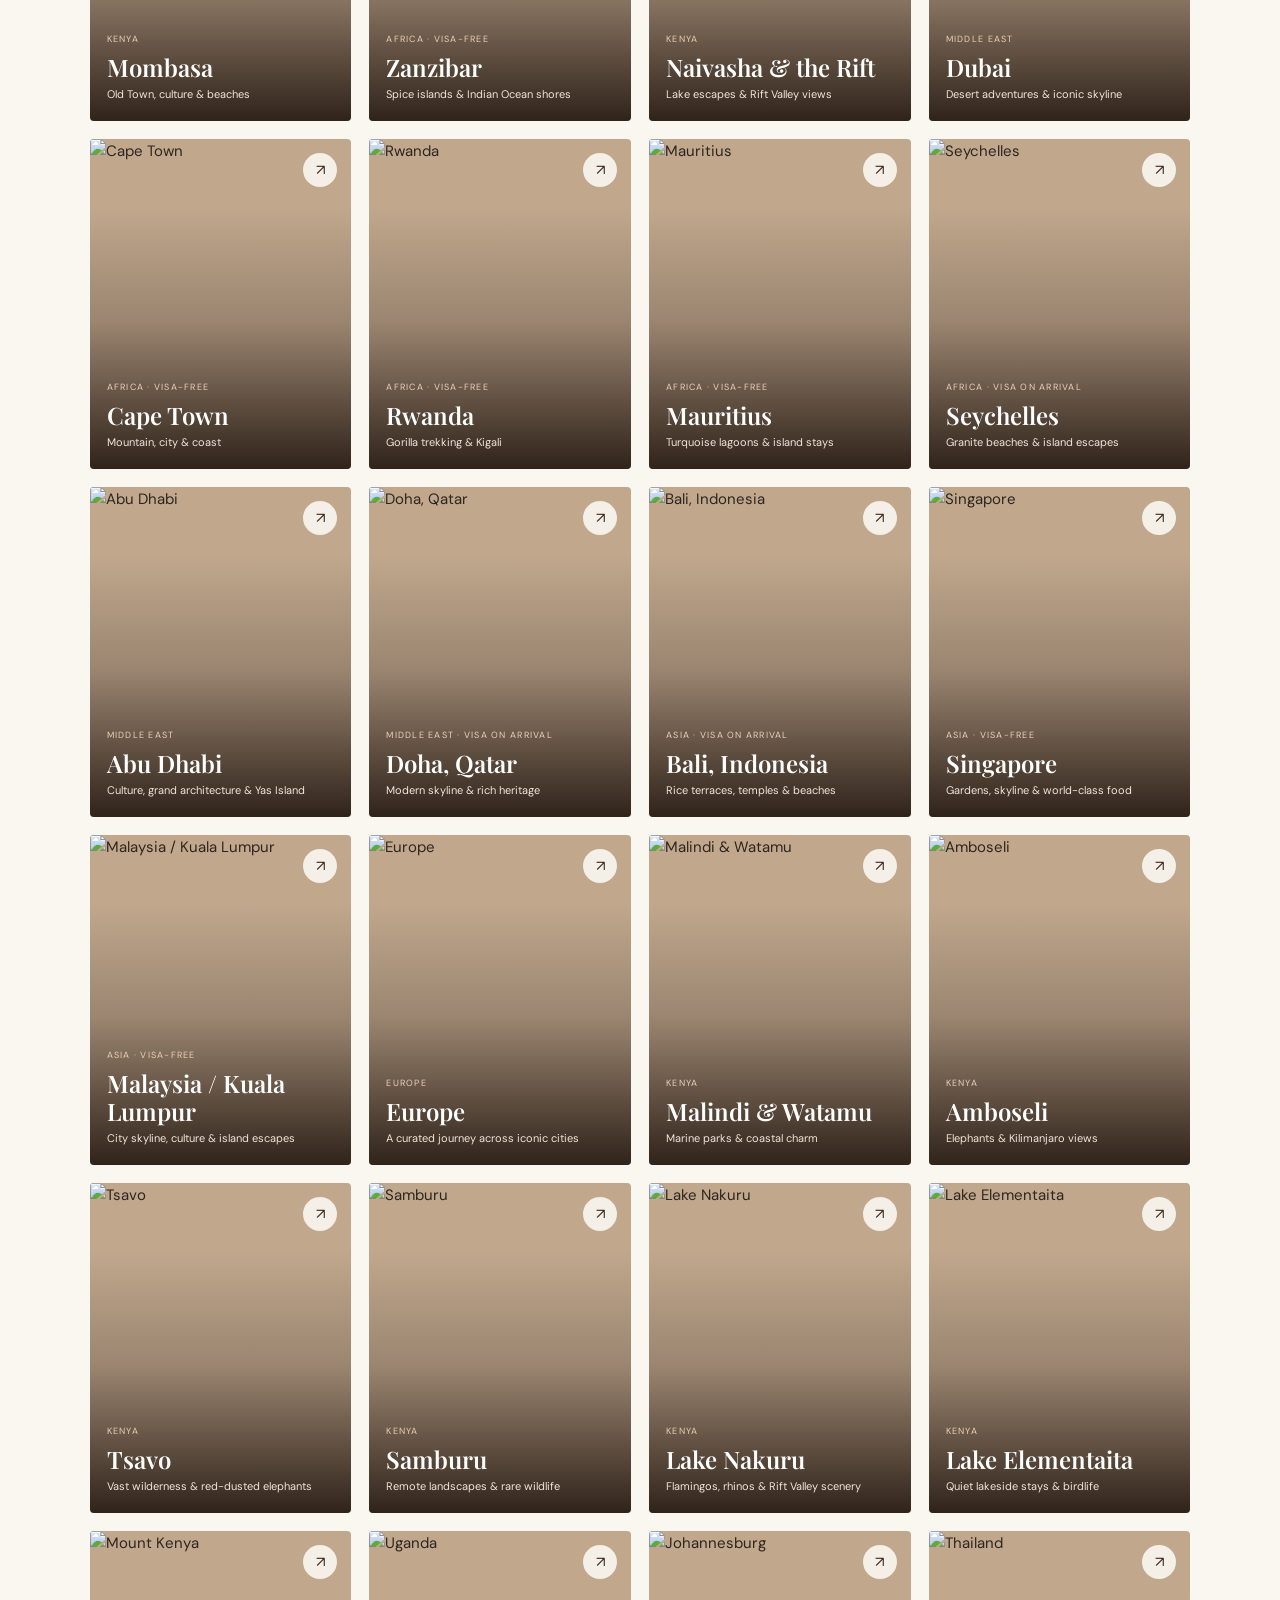
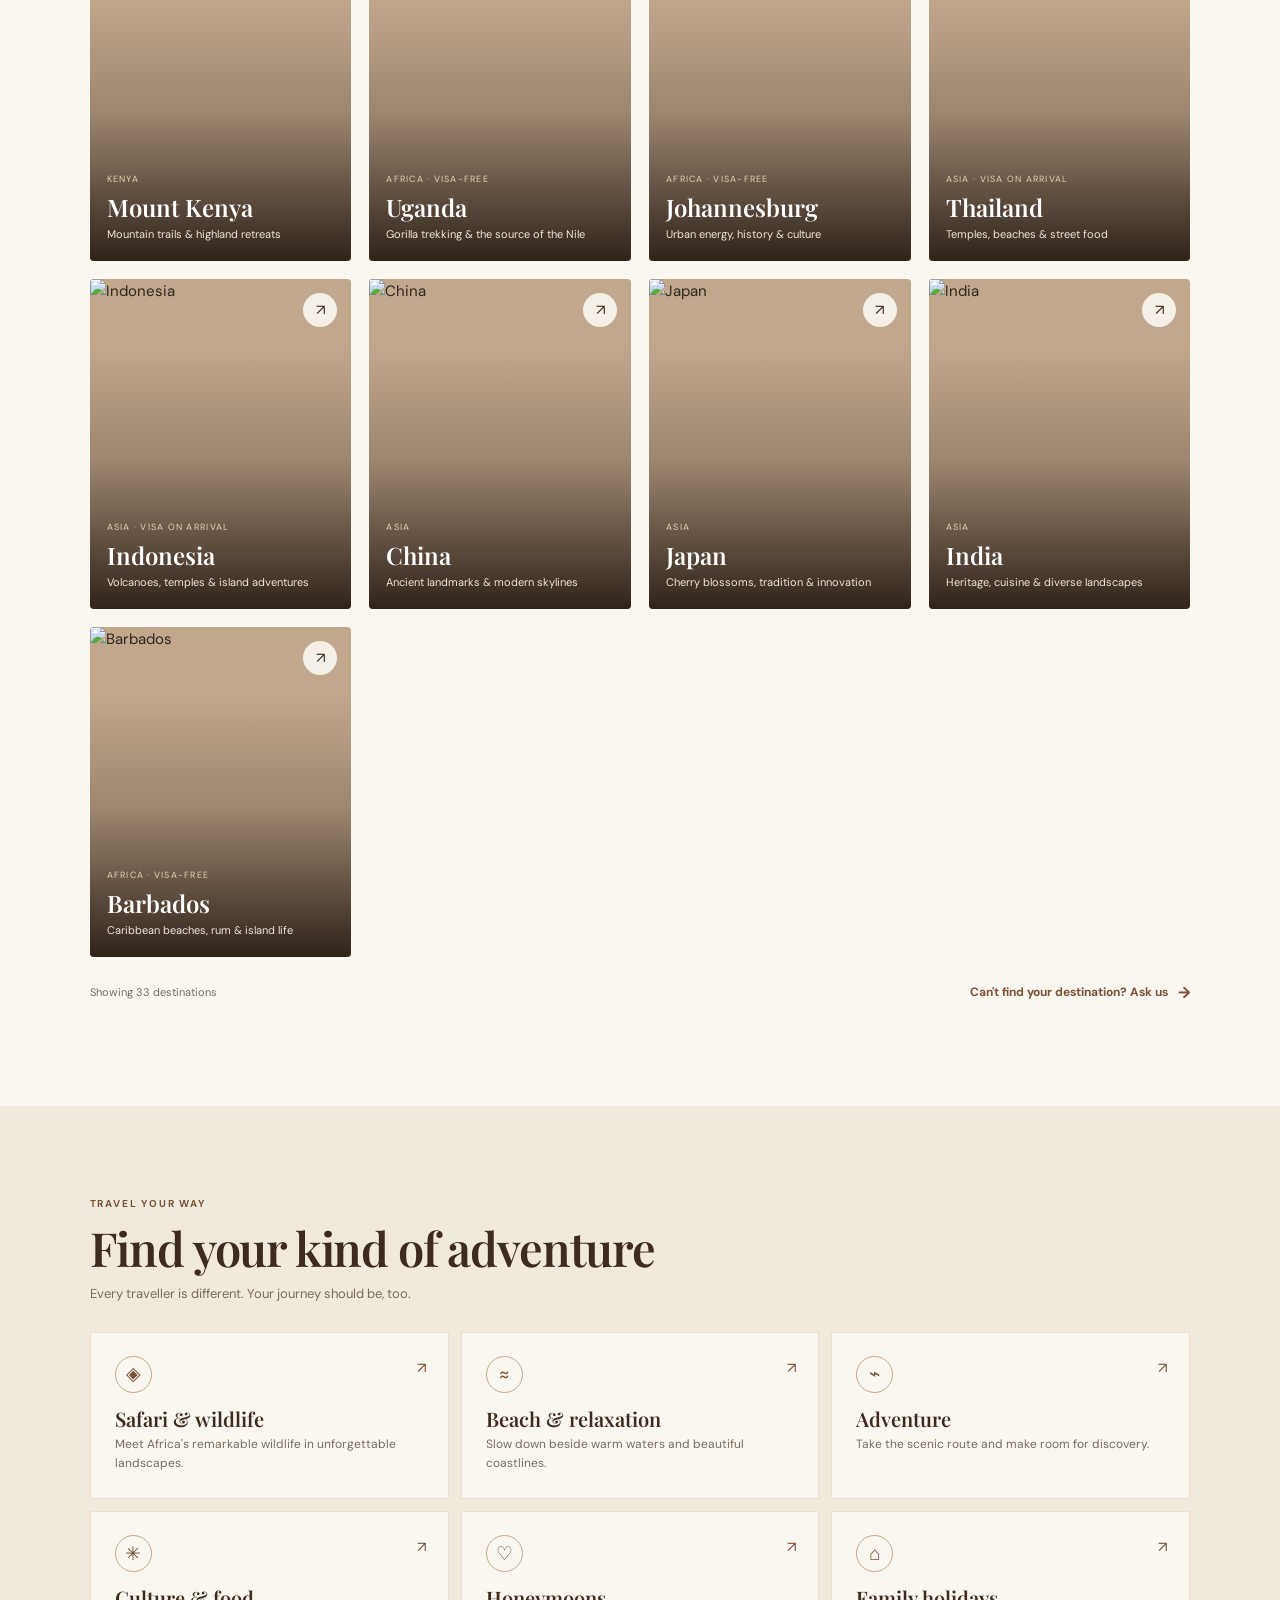
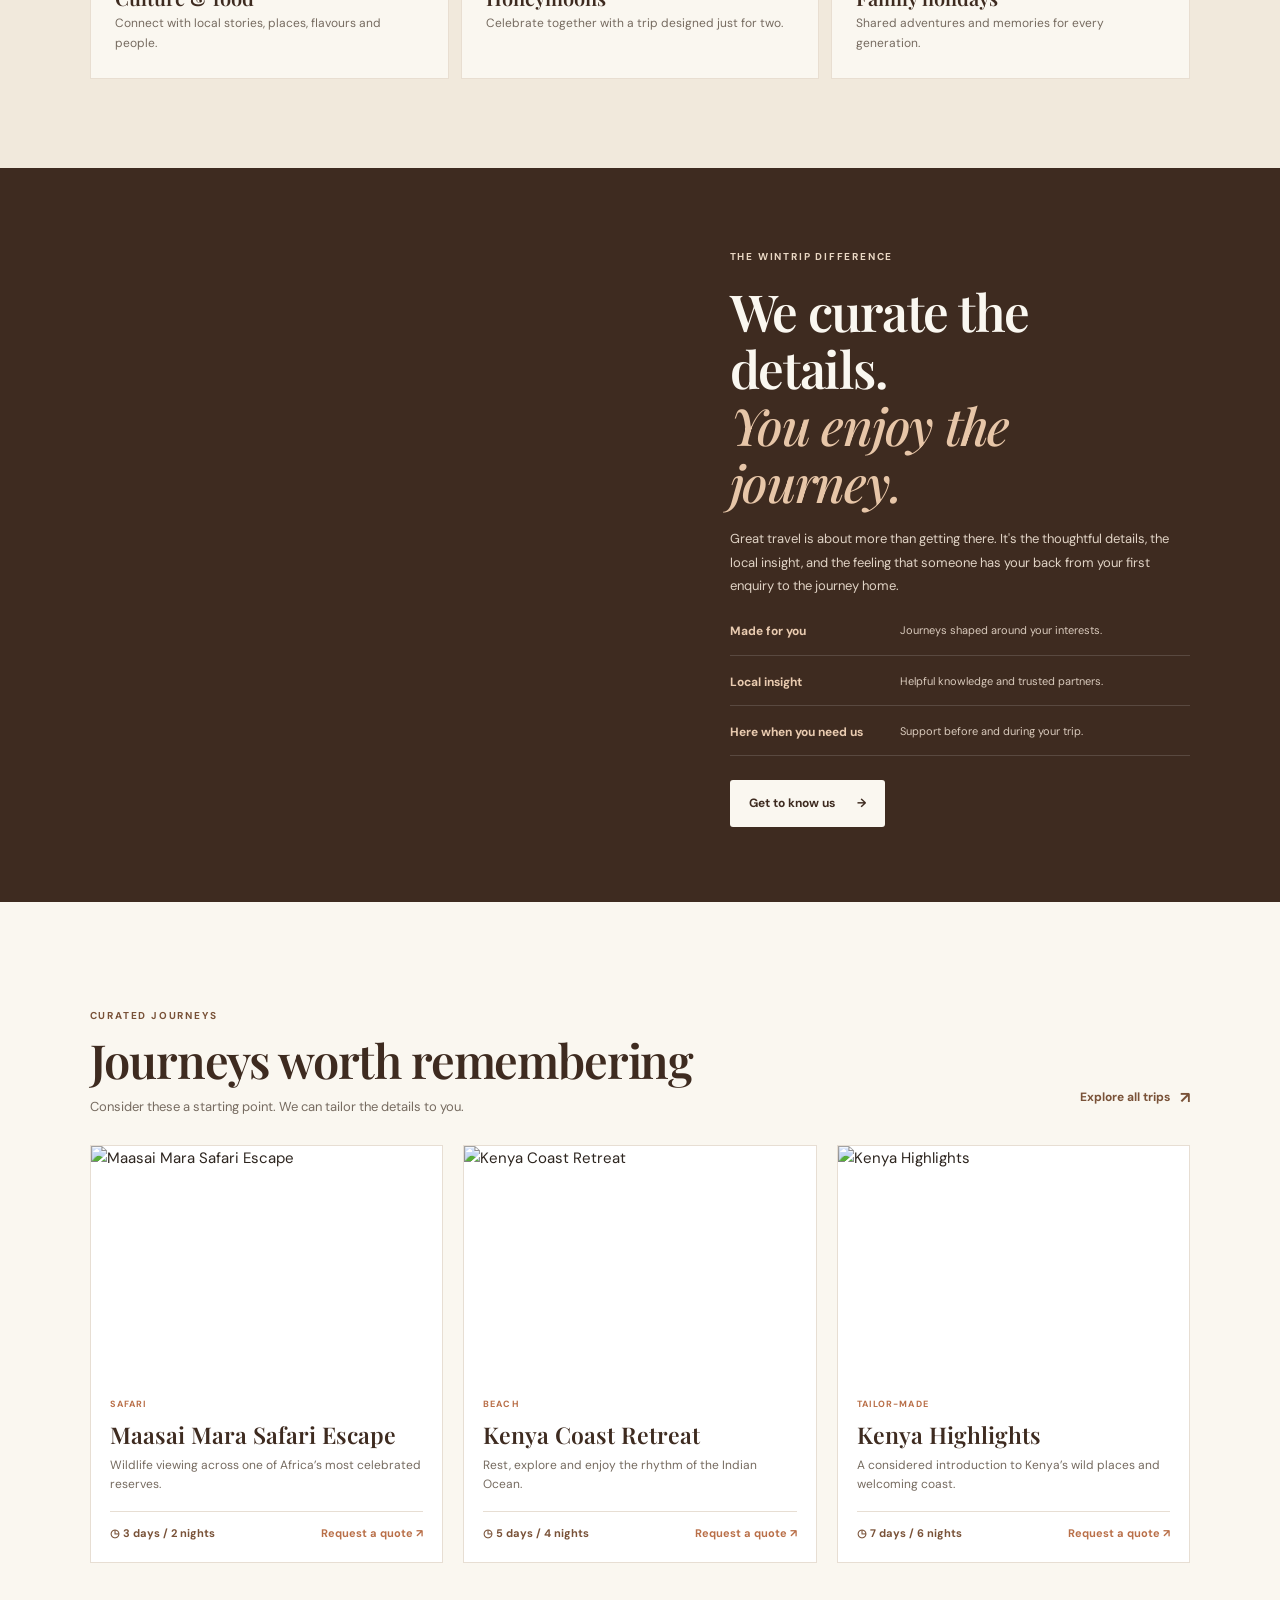
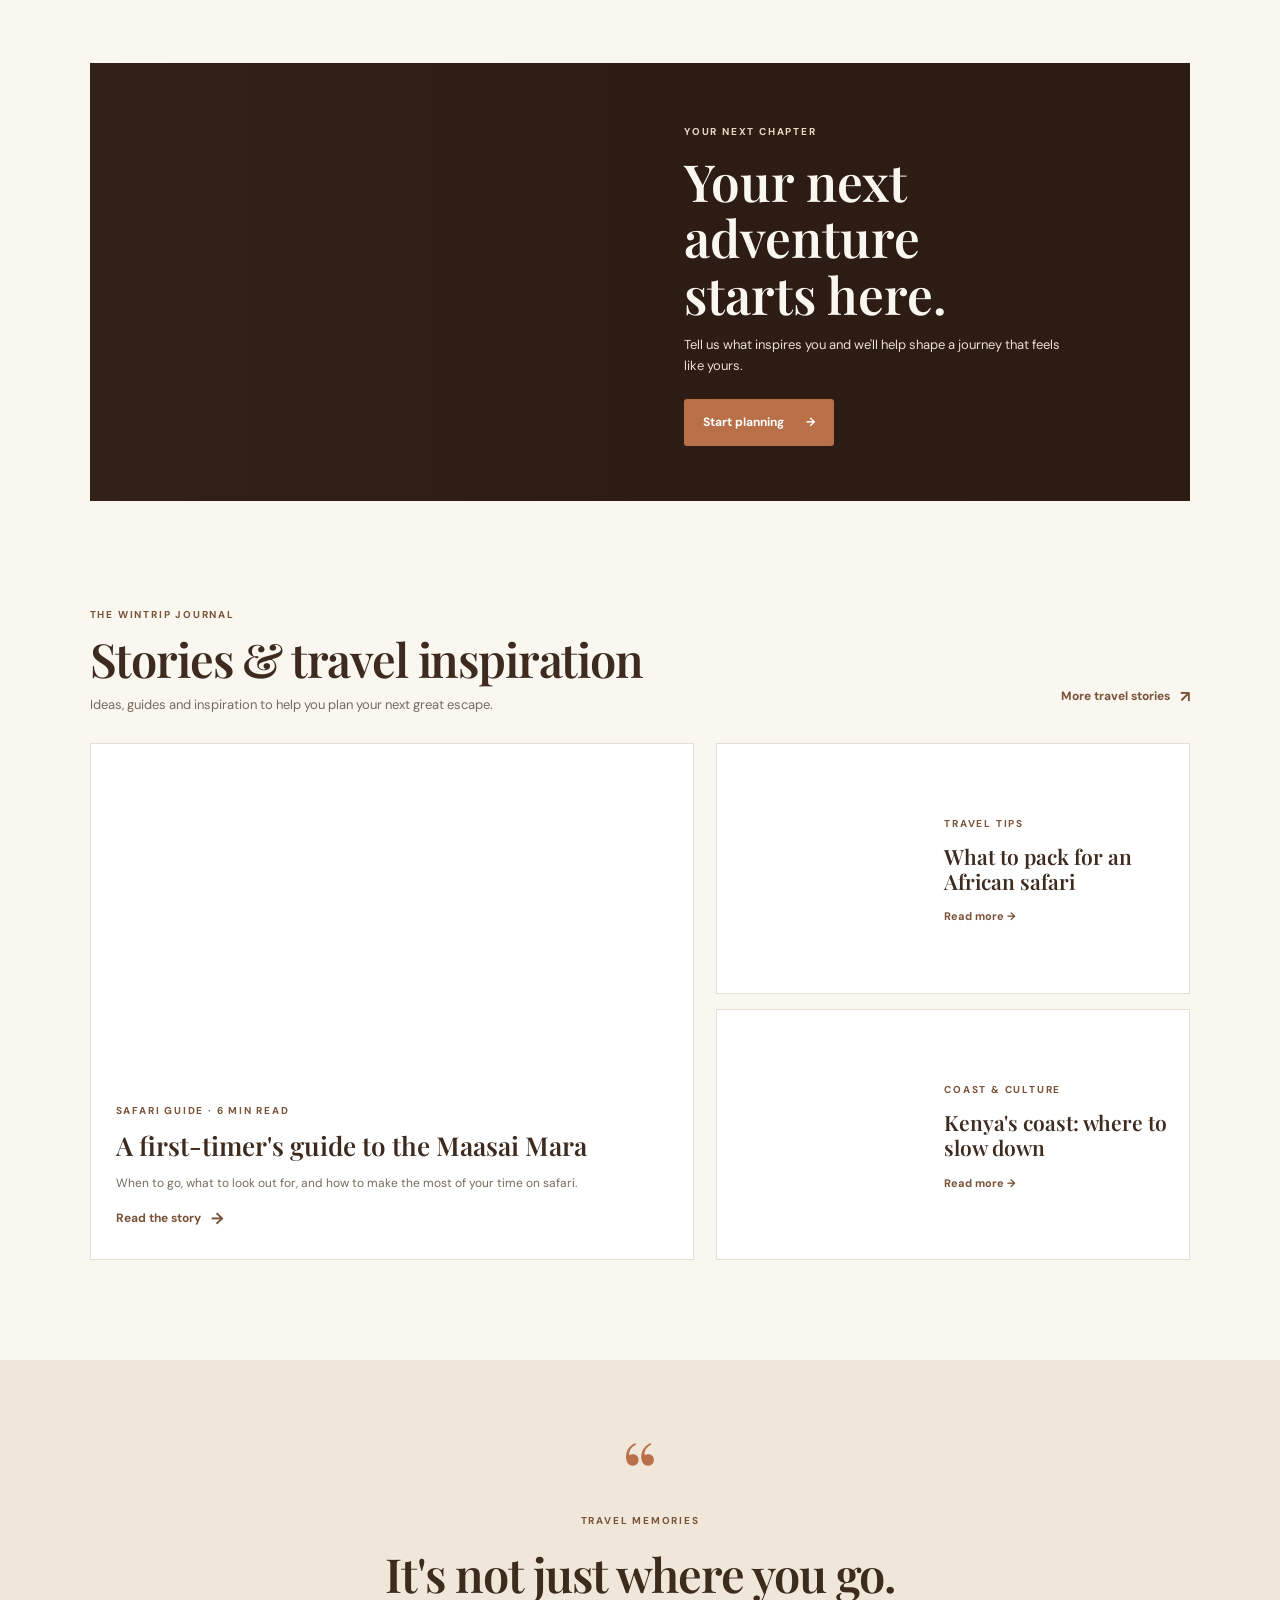
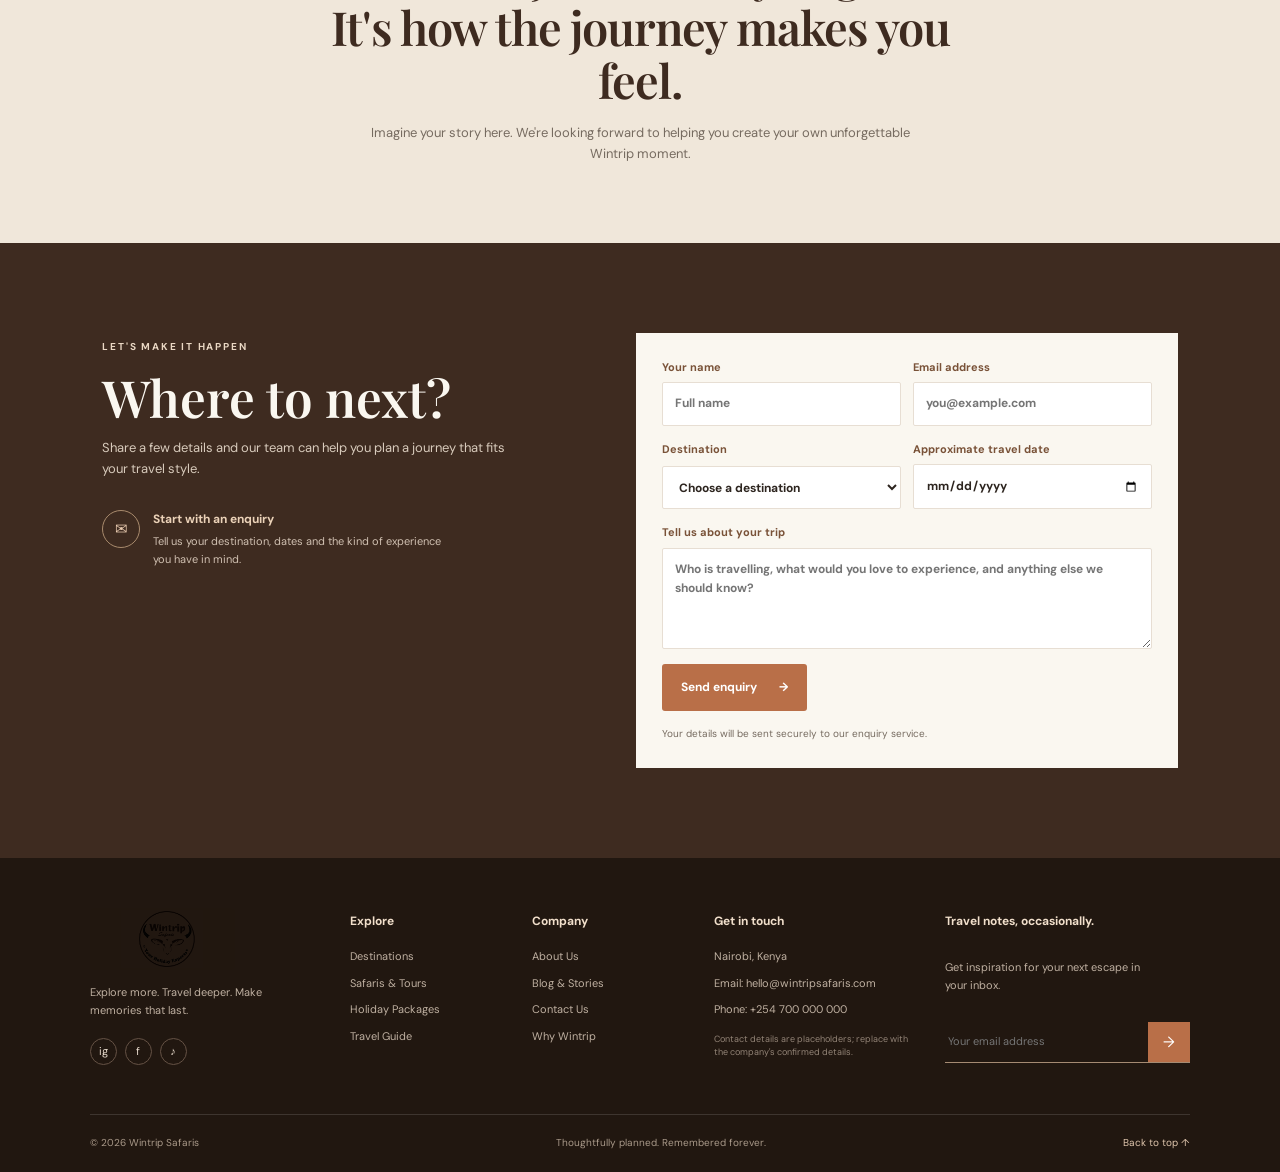
==== commit 10874282: "Prepare newsletter and enquiry forms for backend submission" ====
--- a/index.html
+++ b/index.html
@@ -26,7 +26,7 @@
 <section class="offer-banner" id="packages"><div class="offer-content"><span class="eyebrow light">YOUR NEXT CHAPTER</span><h2>Your next adventure<br>starts here.</h2><p>Tell us what inspires you and we'll help shape a journey that feels like yours.</p><a class="button button-terra" href="#contact">Start planning <span>→</span></a></div></section>
 <section class="section stories-section" id="stories"><div class="section-heading"><div><span class="eyebrow">THE WINTRIP JOURNAL</span><h2>Stories &amp; travel inspiration</h2><p>Ideas, guides and inspiration to help you plan your next great escape.</p></div><a class="text-link" href="#contact">More travel stories <span>↗</span></a></div><div class="stories-layout"><article class="story-feature"><a href="#contact" class="story-image story-main-image" aria-label="Ask about a Maasai Mara safari"></a><div class="story-copy"><span class="eyebrow">SAFARI GUIDE · 6 MIN READ</span><h3>A first-timer's guide to the Maasai Mara</h3><p>When to go, what to look out for, and how to make the most of your time on safari.</p><a class="text-link" href="#contact">Read the story <span>→</span></a></div></article><div class="story-side"><article class="story-small"><a class="story-image story-pack-image" href="#contact" aria-label="Ask us what to pack for safari"></a><div><span class="eyebrow">TRAVEL TIPS</span><h3>What to pack for an African safari</h3><a class="text-link" href="#contact">Read more →</a></div></article><article class="story-small"><a class="story-image story-coast-image" href="#contact" aria-label="Explore the Kenyan coast"></a><div><span class="eyebrow">COAST &amp; CULTURE</span><h3>Kenya's coast: where to slow down</h3><a class="text-link" href="#contact">Read more →</a></div></article></div></div></section>
 <section class="section testimonial-section"><div class="testimonial-mark">“</div><span class="eyebrow">TRAVEL MEMORIES</span><h2>It's not just where you go.<br>It's how the journey makes you feel.</h2><p class="testimonial-placeholder">Imagine your story here. We're looking forward to helping you create your own unforgettable Wintrip moment.</p></section>
-<section class="contact-section" id="contact"><div><span class="eyebrow light">LET'S MAKE IT HAPPEN</span><h2>Where to next?</h2><p>Share a few details and our team can help you plan a journey that fits your travel style.</p><div class="contact-detail"><span>✉</span><div><strong>Start with an enquiry</strong><small>Tell us your destination, dates and the kind of experience you have in mind.</small></div></div></div><form class="enquiry-form" id="enquiry-form"><div class="form-row"><label>Your name<input name="name" required placeholder="Full name"></label><label>Email address<input type="email" name="email" required placeholder="you@example.com"></label></div><div class="form-row"><label>Destination<select name="destination" id="enquiry-destination"><option value="">Choose a destination</option></select></label><label>Approximate travel date<input type="date" name="travel_date"></label></div><label>Tell us about your trip<textarea name="message" rows="4" required placeholder="Who is travelling, what would you love to experience, and anything else we should know?"></textarea></label><button class="button button-terra" type="submit">Send enquiry <span>→</span></button><p class="form-note" id="form-status" aria-live="polite">This starter form validates your enquiry locally. Connect the PHP endpoint to save enquiries to MySQL.</p></form></section>
+<section class="contact-section" id="contact"><div><span class="eyebrow light">LET'S MAKE IT HAPPEN</span><h2>Where to next?</h2><p>Share a few details and our team can help you plan a journey that fits your travel style.</p><div class="contact-detail"><span>✉</span><div><strong>Start with an enquiry</strong><small>Tell us your destination, dates and the kind of experience you have in mind.</small></div></div></div><form class="enquiry-form" id="enquiry-form"><div class="form-row"><label>Your name<input name="name" required placeholder="Full name"></label><label>Email address<input type="email" name="email" required placeholder="you@example.com"></label></div><div class="form-row"><label>Destination<select name="destination" id="enquiry-destination"><option value="">Choose a destination</option></select></label><label>Approximate travel date<input type="date" name="travel_date"></label></div><label>Tell us about your trip<textarea name="message" rows="4" required placeholder="Who is travelling, what would you love to experience, and anything else we should know?"></textarea></label><button class="button button-terra" type="submit">Send enquiry <span>→</span></button><p class="form-note" id="form-status" aria-live="polite">Your details will be sent securely to our enquiry service.</p></form></section>
 </main>
-<footer class="site-footer"><div class="footer-main"><div class="footer-brand"><a class="brand" href="#home"><img src="assets/images/wintrip-logo.png" alt="Wintrip Safaris logo"></a><p>Explore more. Travel deeper. Make memories that last.</p><div class="social-links"><a href="#contact" aria-label="Instagram">ig</a><a href="#contact" aria-label="Facebook">f</a><a href="#contact" aria-label="TikTok">♪</a></div></div><div class="footer-column"><h3>Explore</h3><a href="#destinations">Destinations</a><a href="#tours">Safaris &amp; Tours</a><a href="#packages">Holiday Packages</a><a href="#experiences">Travel Guide</a></div><div class="footer-column"><h3>Company</h3><a href="#why-us">About Us</a><a href="#stories">Blog &amp; Stories</a><a href="#contact">Contact Us</a><a href="#why-us">Why Wintrip</a></div><div class="footer-column" id="contact-info"><h3>Get in touch</h3><span>Nairobi, Kenya</span><span>Email: <a href="mailto:hello@wintripsafaris.com">hello@wintripsafaris.com</a></span><span>Phone: <a href="tel:+254700000000">+254 700 000 000</a></span><small>Contact details are placeholders; replace with the company's confirmed details.</small></div><div class="footer-newsletter"><h3>Travel notes, occasionally.</h3><p>Get inspiration for your next escape in your inbox.</p><form id="newsletter-form"><label class="sr-only" for="newsletter-email">Email address</label><input id="newsletter-email" type="email" placeholder="Your email address" required><button aria-label="Subscribe">→</button></form><small id="newsletter-status" aria-live="polite"></small></div></div><div class="footer-bottom"><span>© 2026 Wintrip Safaris</span><span>Thoughtfully planned. Remembered forever.</span><a href="#home">Back to top ↑</a></div></footer>
+<footer class="site-footer"><div class="footer-main"><div class="footer-brand"><a class="brand" href="#home"><img src="assets/images/wintrip-logo.png" alt="Wintrip Safaris logo"></a><p>Explore more. Travel deeper. Make memories that last.</p><div class="social-links"><a href="#contact" aria-label="Instagram">ig</a><a href="#contact" aria-label="Facebook">f</a><a href="#contact" aria-label="TikTok">♪</a></div></div><div class="footer-column"><h3>Explore</h3><a href="#destinations">Destinations</a><a href="#tours">Safaris &amp; Tours</a><a href="#packages">Holiday Packages</a><a href="#experiences">Travel Guide</a></div><div class="footer-column"><h3>Company</h3><a href="#why-us">About Us</a><a href="#stories">Blog &amp; Stories</a><a href="#contact">Contact Us</a><a href="#why-us">Why Wintrip</a></div><div class="footer-column" id="contact-info"><h3>Get in touch</h3><span>Nairobi, Kenya</span><span>Email: <a href="mailto:hello@wintripsafaris.com">hello@wintripsafaris.com</a></span><span>Phone: <a href="tel:+254700000000">+254 700 000 000</a></span><small>Contact details are placeholders; replace with the company's confirmed details.</small></div><div class="footer-newsletter"><h3>Travel notes, occasionally.</h3><p>Get inspiration for your next escape in your inbox.</p><form id="newsletter-form"><label class="sr-only" for="newsletter-email">Email address</label><input id="newsletter-email" name="email" type="email" placeholder="Your email address" autocomplete="email" required><button type="submit" aria-label="Subscribe">→</button></form><small id="newsletter-status" aria-live="polite"></small></div></div><div class="footer-bottom"><span>© 2026 Wintrip Safaris</span><span>Thoughtfully planned. Remembered forever.</span><a href="#home">Back to top ↑</a></div></footer>
 <script src="assets/js/main.js" defer></script></body></html>
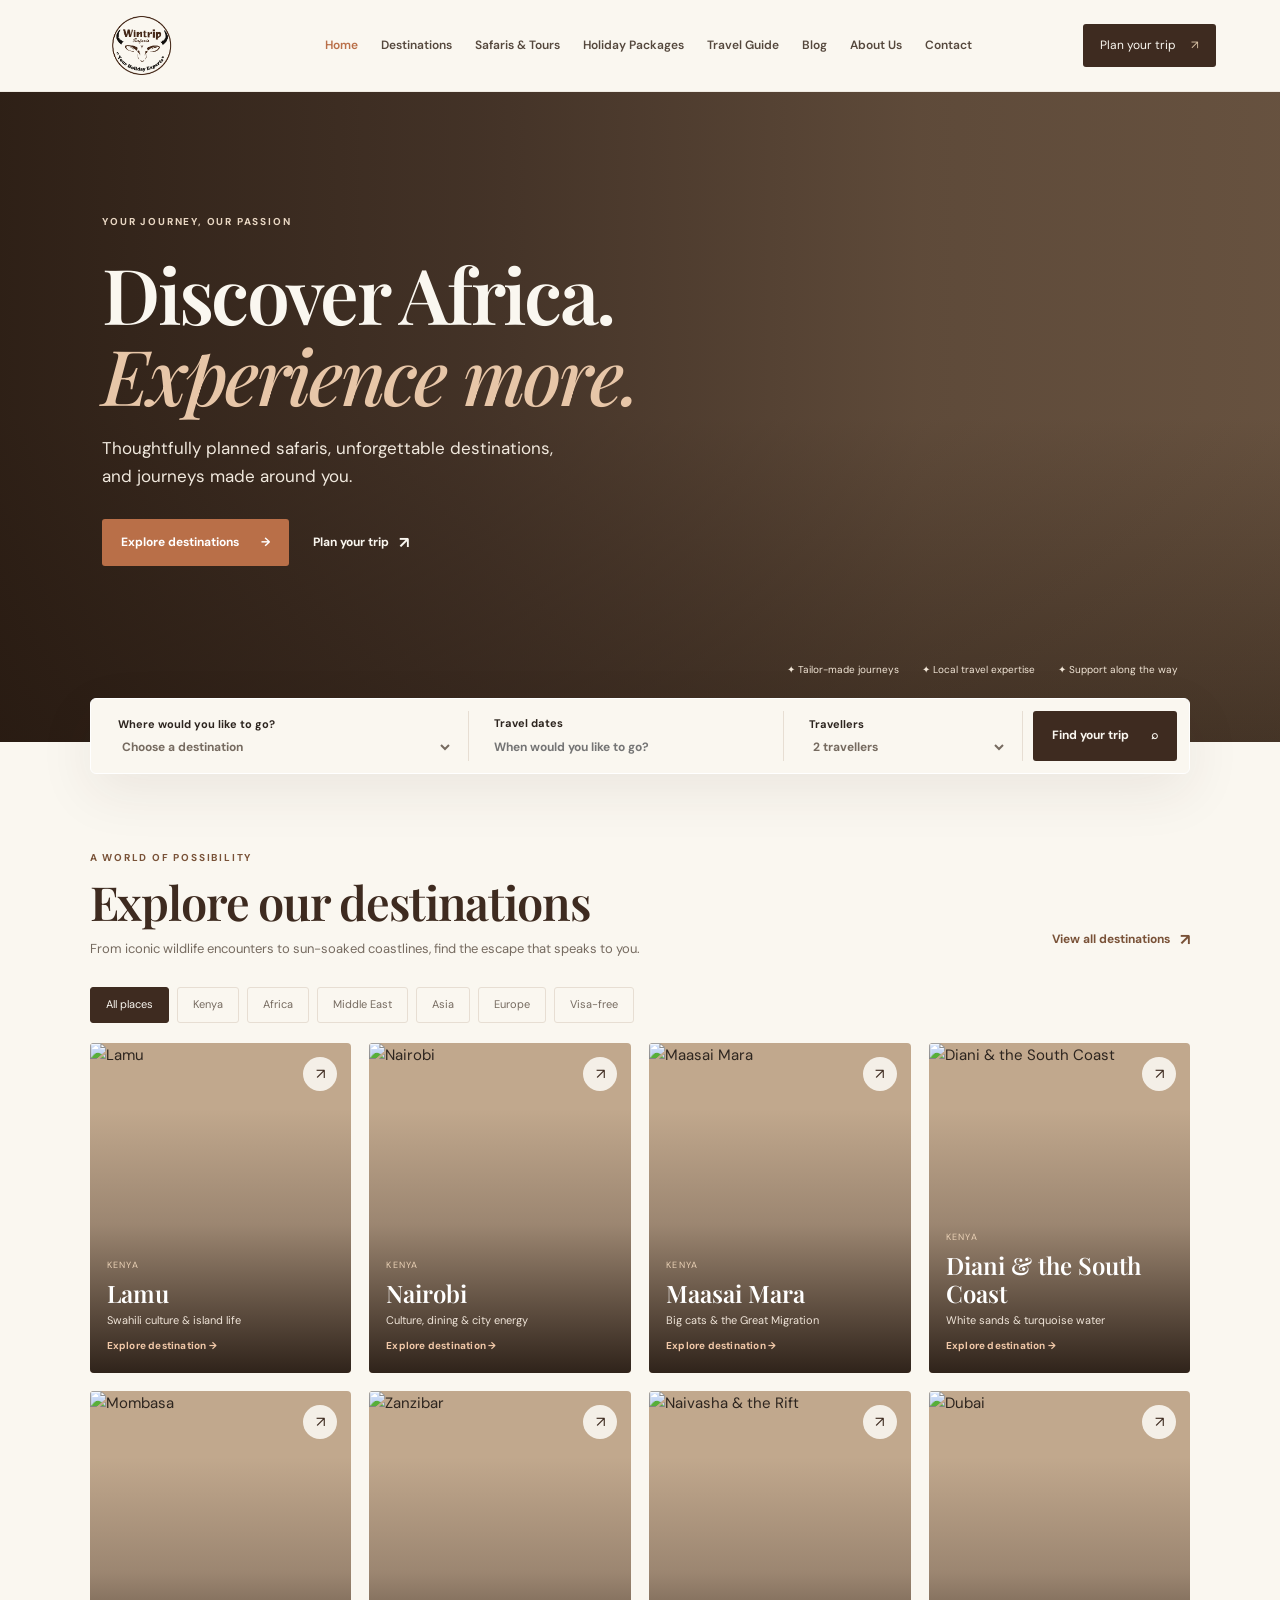
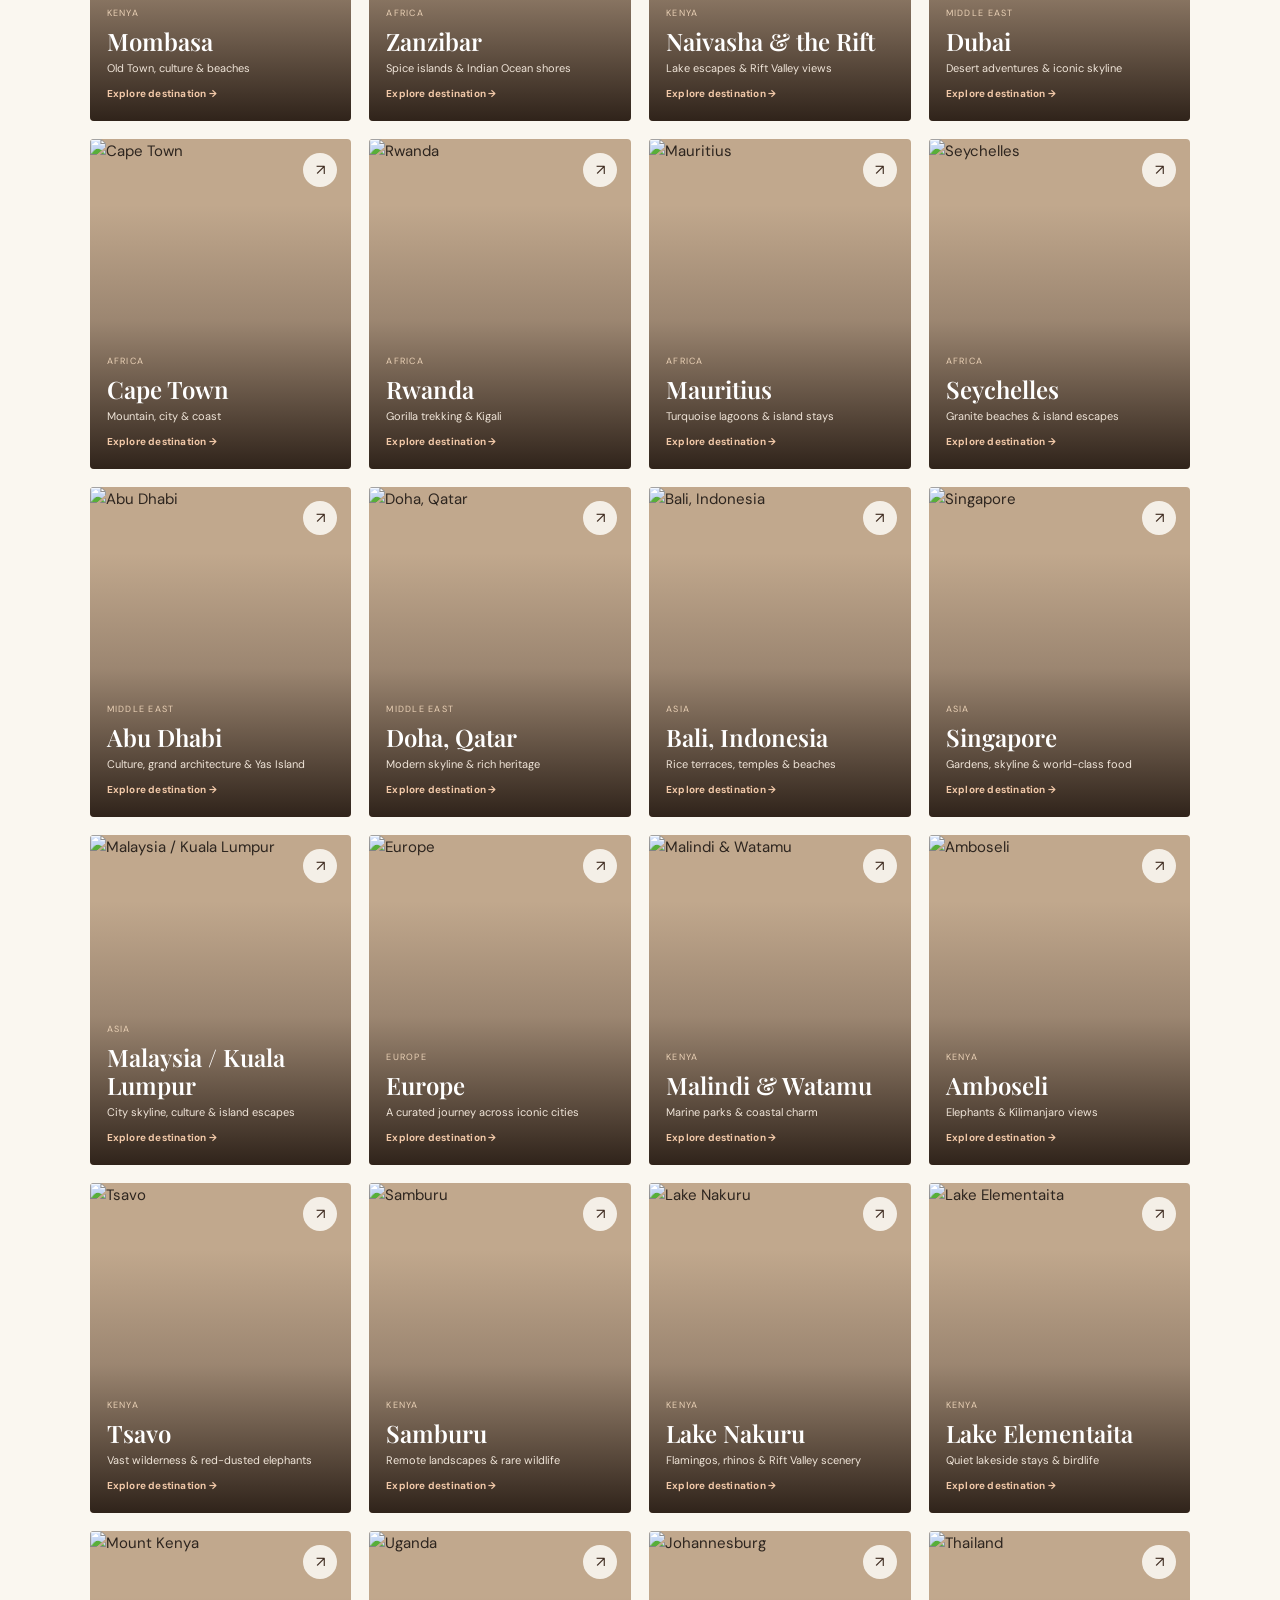
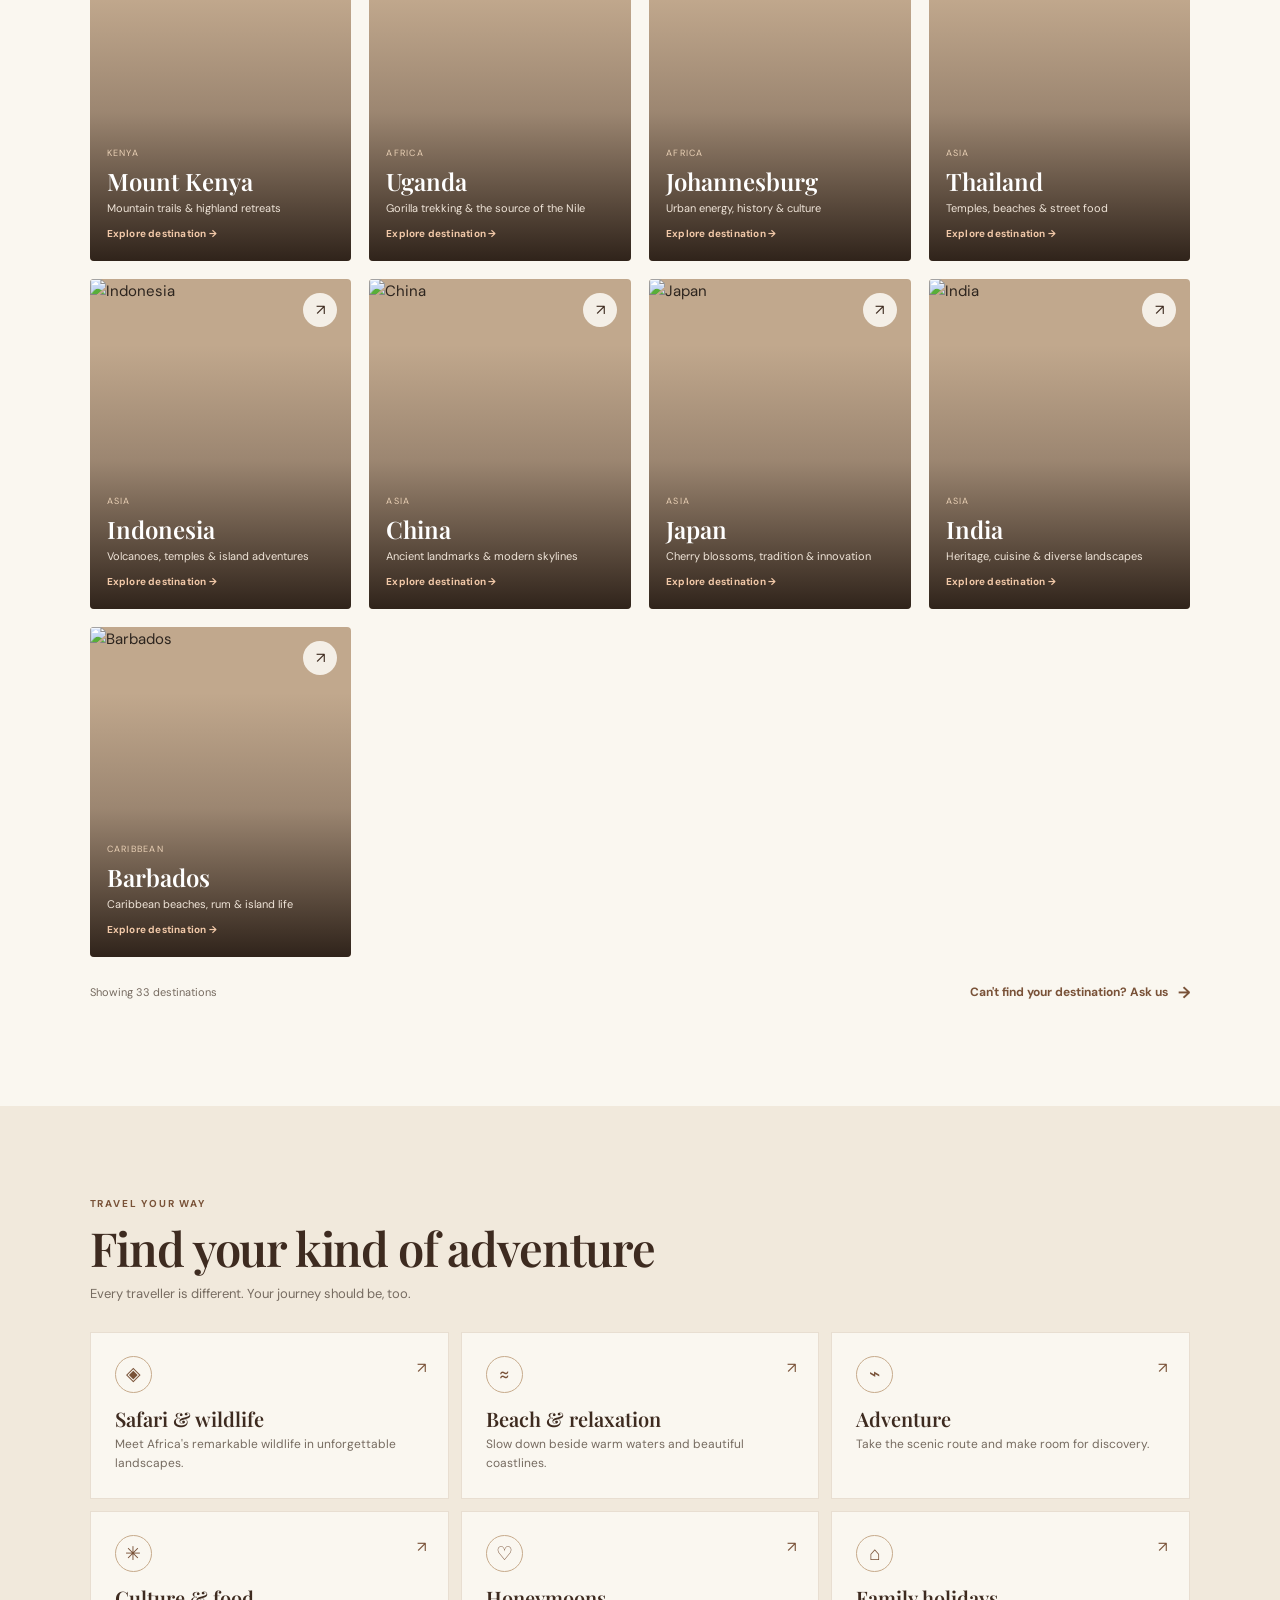
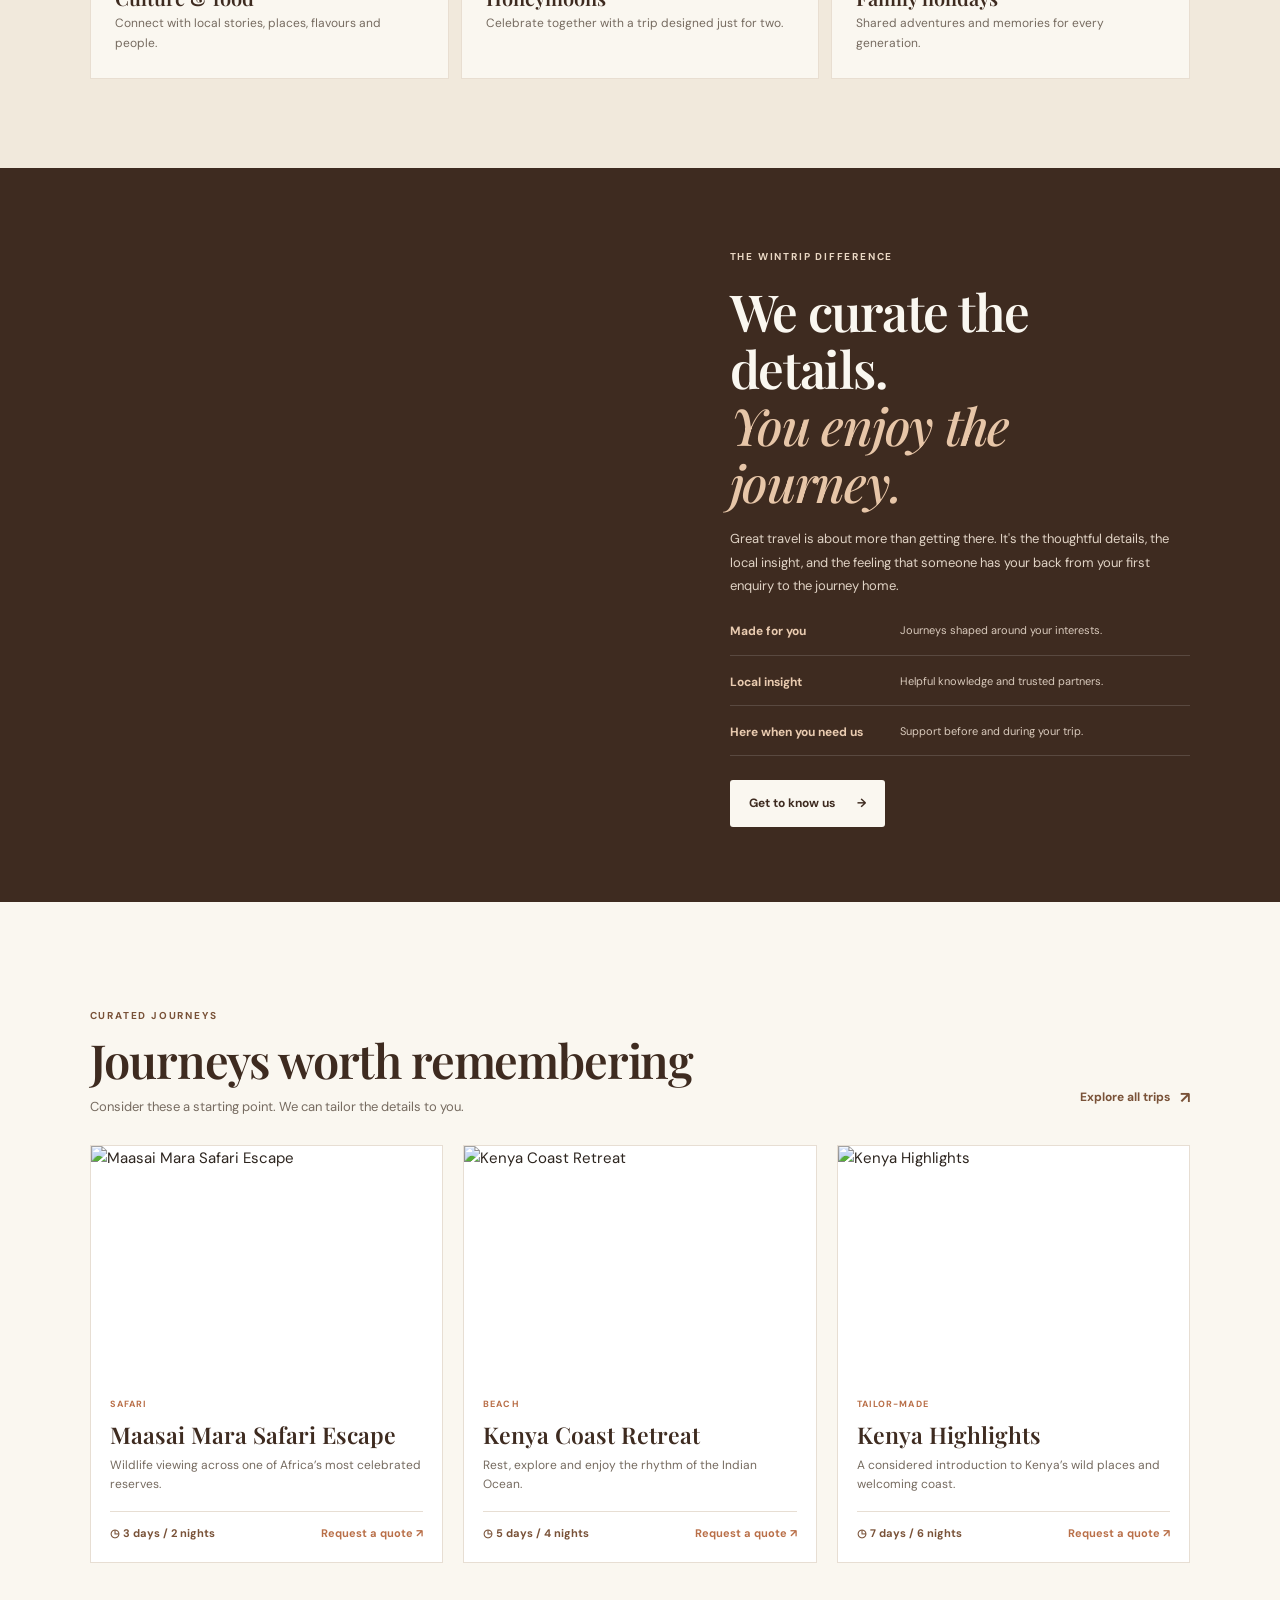
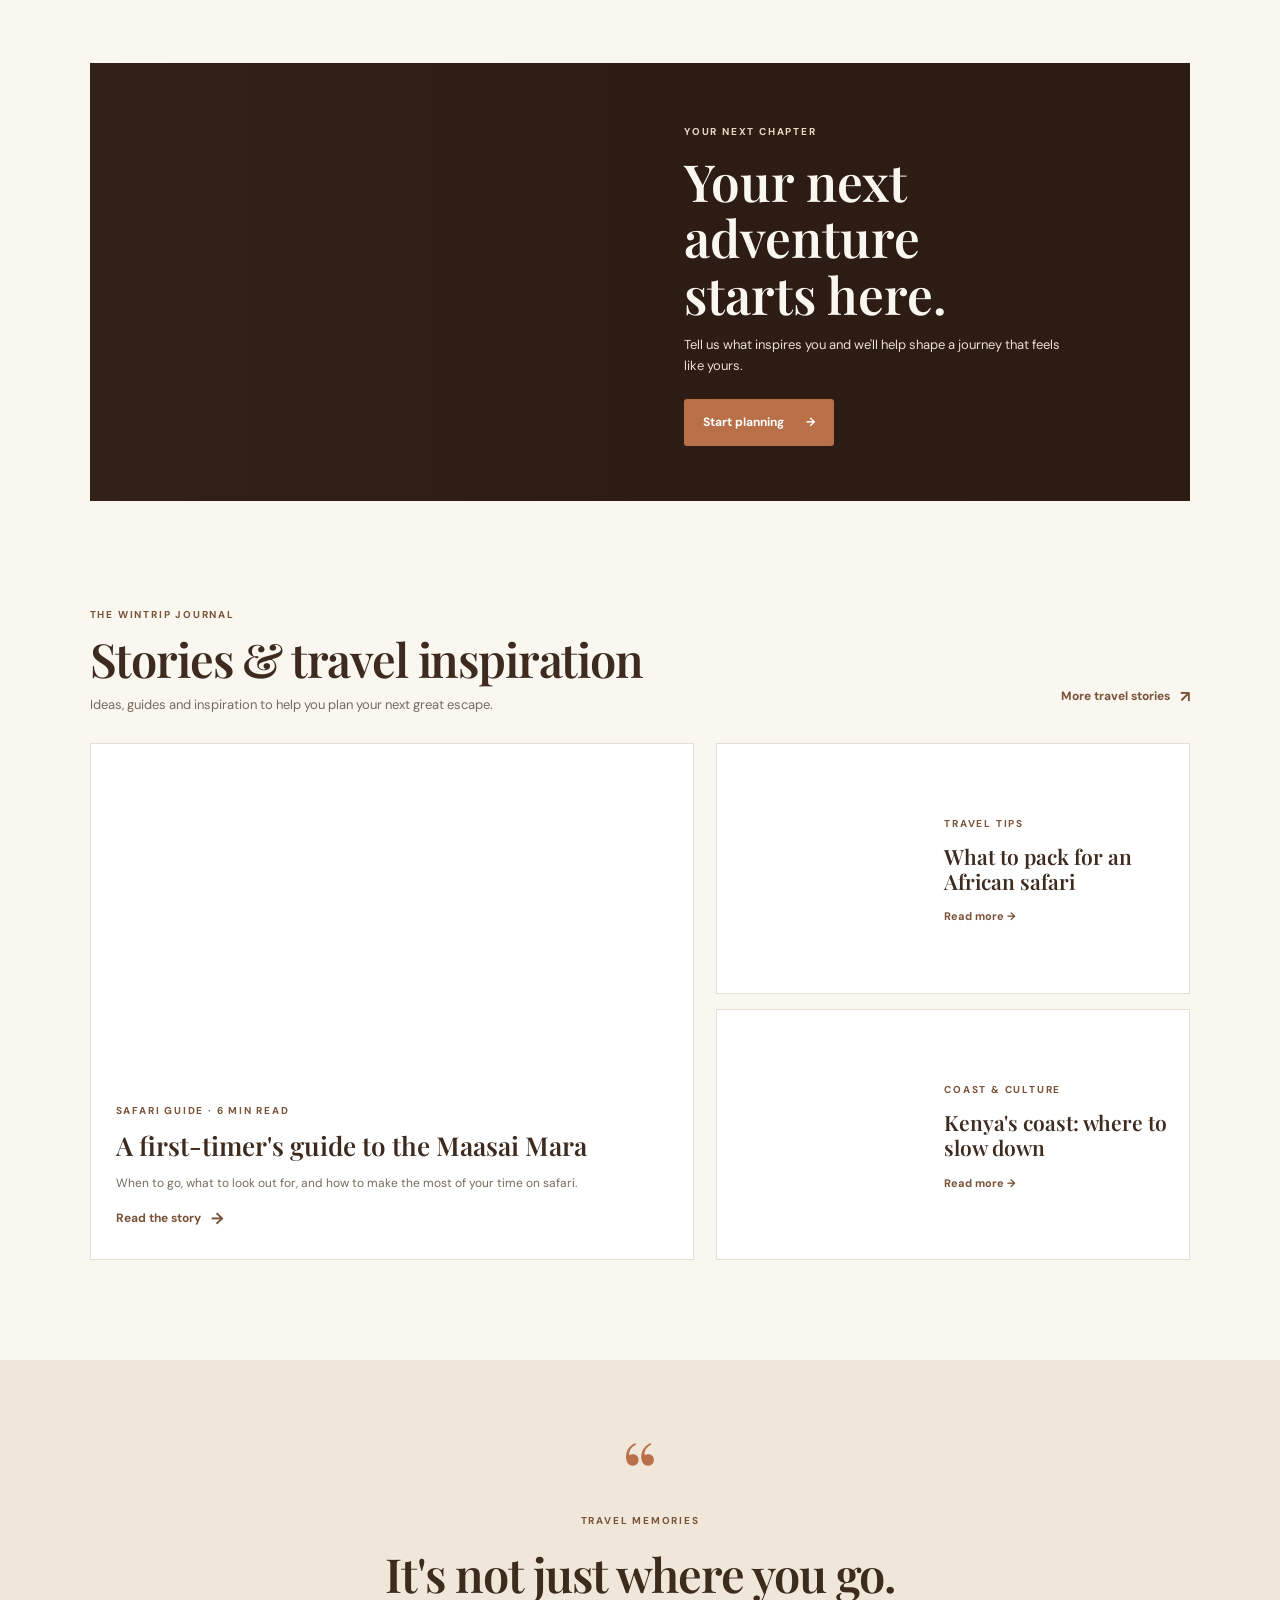
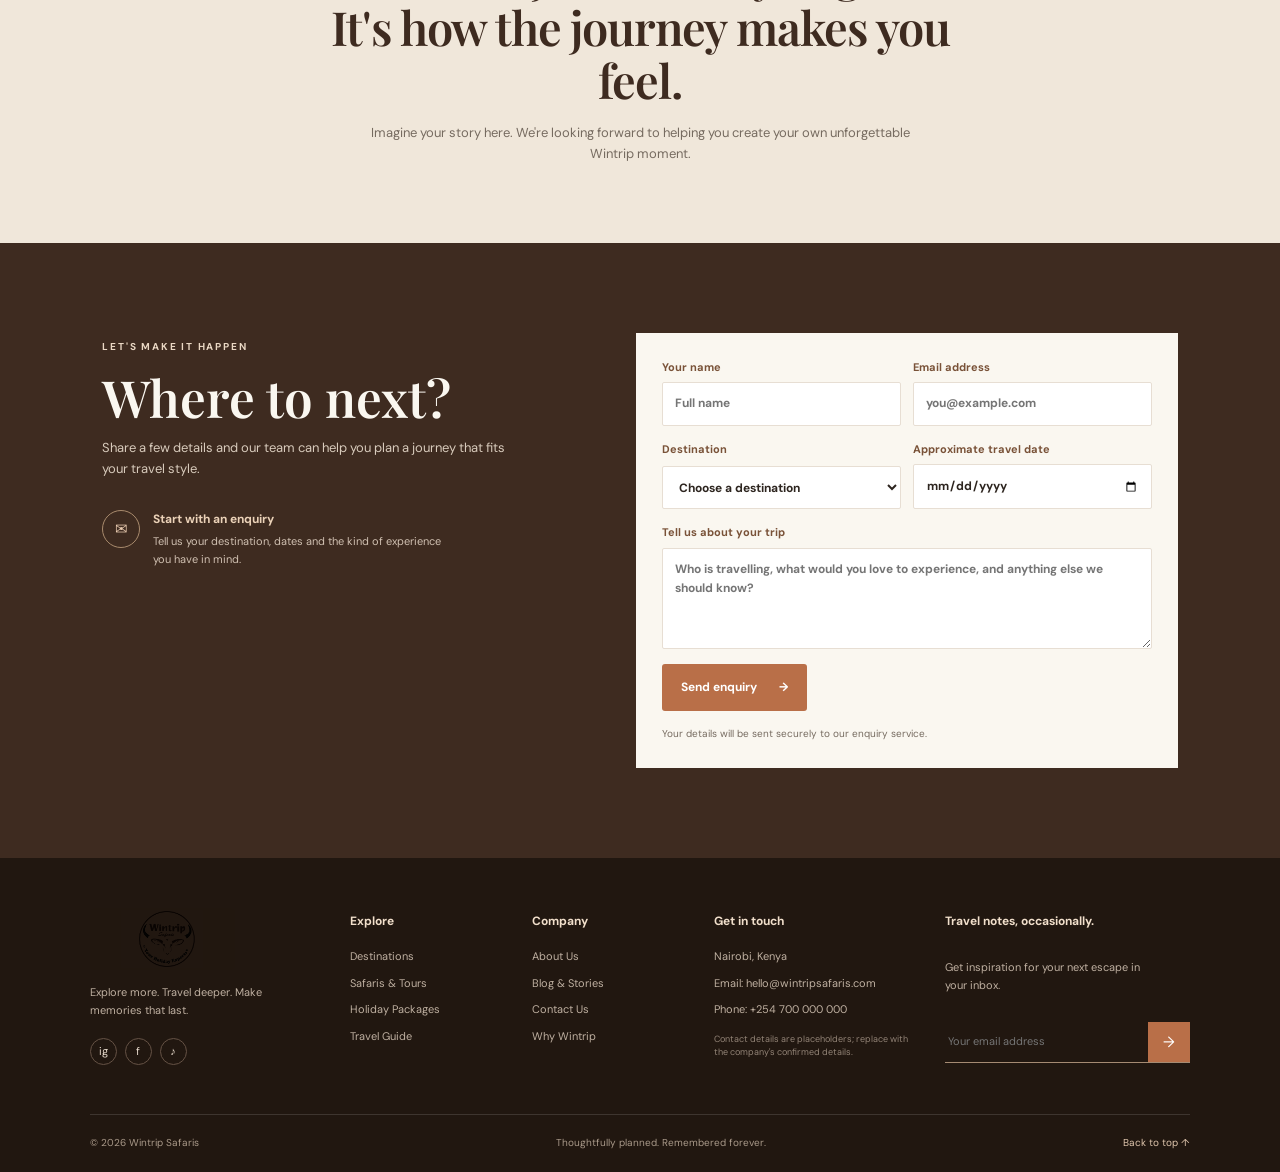
==== commit 98a45172: "Bust cached destination navigation script" ====
--- a/index.html
+++ b/index.html
@@ -29,4 +29,4 @@
 <section class="contact-section" id="contact"><div><span class="eyebrow light">LET'S MAKE IT HAPPEN</span><h2>Where to next?</h2><p>Share a few details and our team can help you plan a journey that fits your travel style.</p><div class="contact-detail"><span>✉</span><div><strong>Start with an enquiry</strong><small>Tell us your destination, dates and the kind of experience you have in mind.</small></div></div></div><form class="enquiry-form" id="enquiry-form"><div class="form-row"><label>Your name<input name="name" required placeholder="Full name"></label><label>Email address<input type="email" name="email" required placeholder="you@example.com"></label></div><div class="form-row"><label>Destination<select name="destination" id="enquiry-destination"><option value="">Choose a destination</option></select></label><label>Approximate travel date<input type="date" name="travel_date"></label></div><label>Tell us about your trip<textarea name="message" rows="4" required placeholder="Who is travelling, what would you love to experience, and anything else we should know?"></textarea></label><button class="button button-terra" type="submit">Send enquiry <span>→</span></button><p class="form-note" id="form-status" aria-live="polite">Your details will be sent securely to our enquiry service.</p></form></section>
 </main>
 <footer class="site-footer"><div class="footer-main"><div class="footer-brand"><a class="brand" href="#home"><img src="assets/images/wintrip-logo.png" alt="Wintrip Safaris logo"></a><p>Explore more. Travel deeper. Make memories that last.</p><div class="social-links"><a href="#contact" aria-label="Instagram">ig</a><a href="#contact" aria-label="Facebook">f</a><a href="#contact" aria-label="TikTok">♪</a></div></div><div class="footer-column"><h3>Explore</h3><a href="#destinations">Destinations</a><a href="#tours">Safaris &amp; Tours</a><a href="#packages">Holiday Packages</a><a href="#experiences">Travel Guide</a></div><div class="footer-column"><h3>Company</h3><a href="#why-us">About Us</a><a href="#stories">Blog &amp; Stories</a><a href="#contact">Contact Us</a><a href="#why-us">Why Wintrip</a></div><div class="footer-column" id="contact-info"><h3>Get in touch</h3><span>Nairobi, Kenya</span><span>Email: <a href="mailto:hello@wintripsafaris.com">hello@wintripsafaris.com</a></span><span>Phone: <a href="tel:+254700000000">+254 700 000 000</a></span><small>Contact details are placeholders; replace with the company's confirmed details.</small></div><div class="footer-newsletter"><h3>Travel notes, occasionally.</h3><p>Get inspiration for your next escape in your inbox.</p><form id="newsletter-form"><label class="sr-only" for="newsletter-email">Email address</label><input id="newsletter-email" name="email" type="email" placeholder="Your email address" autocomplete="email" required><button type="submit" aria-label="Subscribe">→</button></form><small id="newsletter-status" aria-live="polite"></small></div></div><div class="footer-bottom"><span>© 2026 Wintrip Safaris</span><span>Thoughtfully planned. Remembered forever.</span><a href="#home">Back to top ↑</a></div></footer>
-<script src="assets/js/main.js" defer></script></body></html>
+<script src="assets/js/main.js?v=3" defer></script></body></html>
--- a/assets/css/styles.css
+++ b/assets/css/styles.css
@@ -3,3 +3,11 @@
 @media(max-width:1120px){.site-header{gap:15px}.brand{flex-basis:120px}.brand img{width:120px}.main-nav{gap:12px;font-size:11px}.header-cta{padding:10px}.destination-grid{grid-template-columns:repeat(3,1fr)}.destination-card{min-height:310px}.footer-main{grid-template-columns:1fr 1fr 1fr;gap:30px}.footer-brand{grid-row:span 2}.footer-newsletter{grid-column:2/4}}
 @media(max-width:820px){.site-header{height:76px;padding:10px 20px}.brand{flex-basis:125px}.brand img{height:54px}.nav-toggle{display:block;margin-left:auto}.header-cta{display:none}.main-nav{display:none;position:absolute;top:75px;left:0;right:0;background:var(--ivory);padding:16px 24px 23px;box-shadow:0 14px 20px #3e2b2012;flex-direction:column;align-items:stretch;gap:2px;border-bottom:1px solid var(--line)}.main-nav.open{display:flex}.main-nav a{padding:10px 0;border-bottom:1px solid var(--line)}.hero{min-height:660px;padding:55px 26px 180px;background-position:58% center}.hero h1{font-size:clamp(45px,9vw,68px)}.hero-content>p{font-size:15px}.hero-note{left:26px;right:26px;bottom:85px;flex-wrap:wrap;gap:8px 16px}.trip-search{bottom:-70px;width:calc(100% - 36px);grid-template-columns:1fr 1fr;padding:10px}.trip-search label{min-height:53px}.trip-search label:nth-child(2){border-right:0}.trip-search .button{grid-column:1/-1;justify-content:center}.destinations-section{padding-top:135px}.section{padding-left:24px;padding-right:24px}.destination-grid{grid-template-columns:repeat(2,1fr);gap:12px}.destination-card{min-height:300px}.feature-band{grid-template-columns:1fr}.feature-image{min-height:340px}.feature-copy{padding:48px 28px}.experience-grid{grid-template-columns:repeat(2,1fr)}.package-grid{grid-template-columns:repeat(2,1fr)}.package-card:last-child{display:none}.offer-banner{margin:0 24px 75px;min-height:350px}.offer-content{width:70%;padding:30px}.stories-layout{grid-template-columns:1fr}.story-side{grid-template-columns:1fr 1fr}.story-small{grid-template-columns:1fr;padding:10px;gap:10px}.story-small .story-image{height:155px}.story-small h3{font-size:19px}.contact-section{grid-template-columns:1fr;gap:30px;padding:65px 24px}.footer-main{grid-template-columns:1fr 1fr;gap:28px}.footer-brand{grid-row:auto}.footer-newsletter{grid-column:auto}.footer-bottom{flex-wrap:wrap;padding:15px 0;justify-content:space-between}}
 @media(max-width:520px){.hero{min-height:690px;padding-left:22px;padding-right:22px}.hero h1{font-size:45px}.hero-actions{gap:16px;align-items:flex-start;flex-direction:column}.hero-note{bottom:84px;font-size:9px}.section-heading{align-items:start;flex-direction:column;gap:13px}.section-heading h2{font-size:34px}.destination-grid{grid-template-columns:1fr 1fr;gap:9px}.destination-card{min-height:240px}.destination-meta{left:12px;right:10px;bottom:12px}.destination-meta h3{font-size:20px}.destination-meta p{font-size:10px}.destination-arrow{width:28px;height:28px;right:9px;top:9px}.section-foot{align-items:start;flex-direction:column;gap:10px}.experience-grid{grid-template-columns:1fr}.experience-card{min-height:145px}.feature-points div{grid-template-columns:1fr;gap:3px}.package-grid{grid-template-columns:1fr}.package-card:last-child{display:block}.package-image{height:210px}.offer-banner{margin:0 15px 65px;min-height:405px;background-position:40% center}.offer-banner:before{background:#2b1b13bb}.offer-content{width:100%;padding:27px}.stories-section{padding-bottom:65px}.story-main-image{height:235px}.story-copy{padding:20px}.story-copy h3{font-size:24px}.story-side{grid-template-columns:1fr}.story-small{grid-template-columns:39% 1fr;gap:13px;padding:9px}.story-small .story-image{height:140px}.story-small h3{font-size:18px}.form-row{grid-template-columns:1fr}.enquiry-form{padding:17px}.footer-main{grid-template-columns:1fr 1fr;gap:26px 20px}.footer-brand{grid-column:1/-1}.footer-column h3,.footer-newsletter h3{margin-bottom:3px}.footer-newsletter{grid-column:1/-1}.footer-bottom{gap:8px;align-items:start;flex-direction:column}.trip-search{grid-template-columns:1fr}.trip-search label{border-right:0;border-bottom:1px solid var(--line);padding:8px 12px}.trip-search label:last-of-type{border-bottom:0}.destinations-section{padding-top:170px}}
+
+
+/* Clickable destination cards */
+.destination-card[role="link"]{cursor:pointer;outline-offset:4px}
+.destination-card[role="link"]:focus-visible{outline:2px solid var(--terra)}
+.destination-card[role="link"] .destination-photo{transition:transform .45s ease}
+.destination-card[role="link"]:hover .destination-photo{transform:scale(1.04)}
+.destination-explore-hint{display:inline-block;margin-top:8px;font-size:10px;font-weight:700;letter-spacing:.02em;color:#f2c9a9}
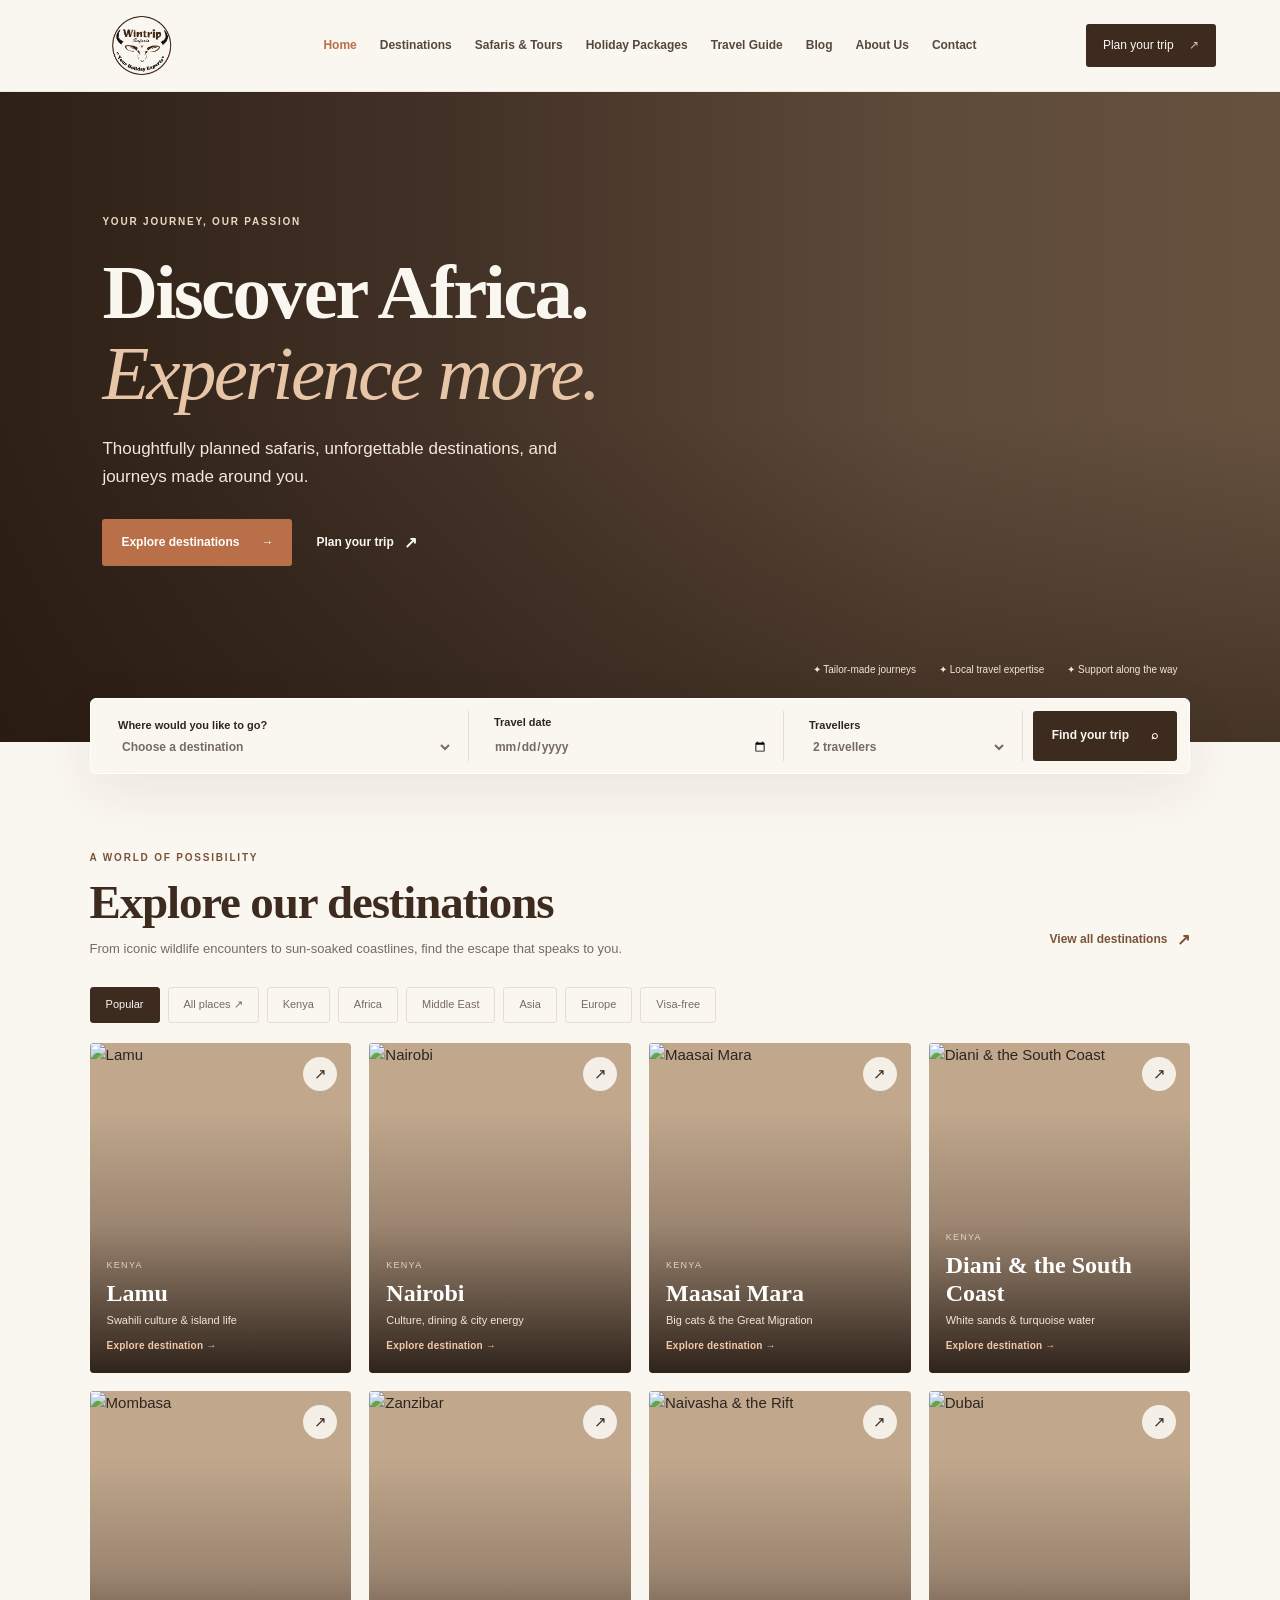
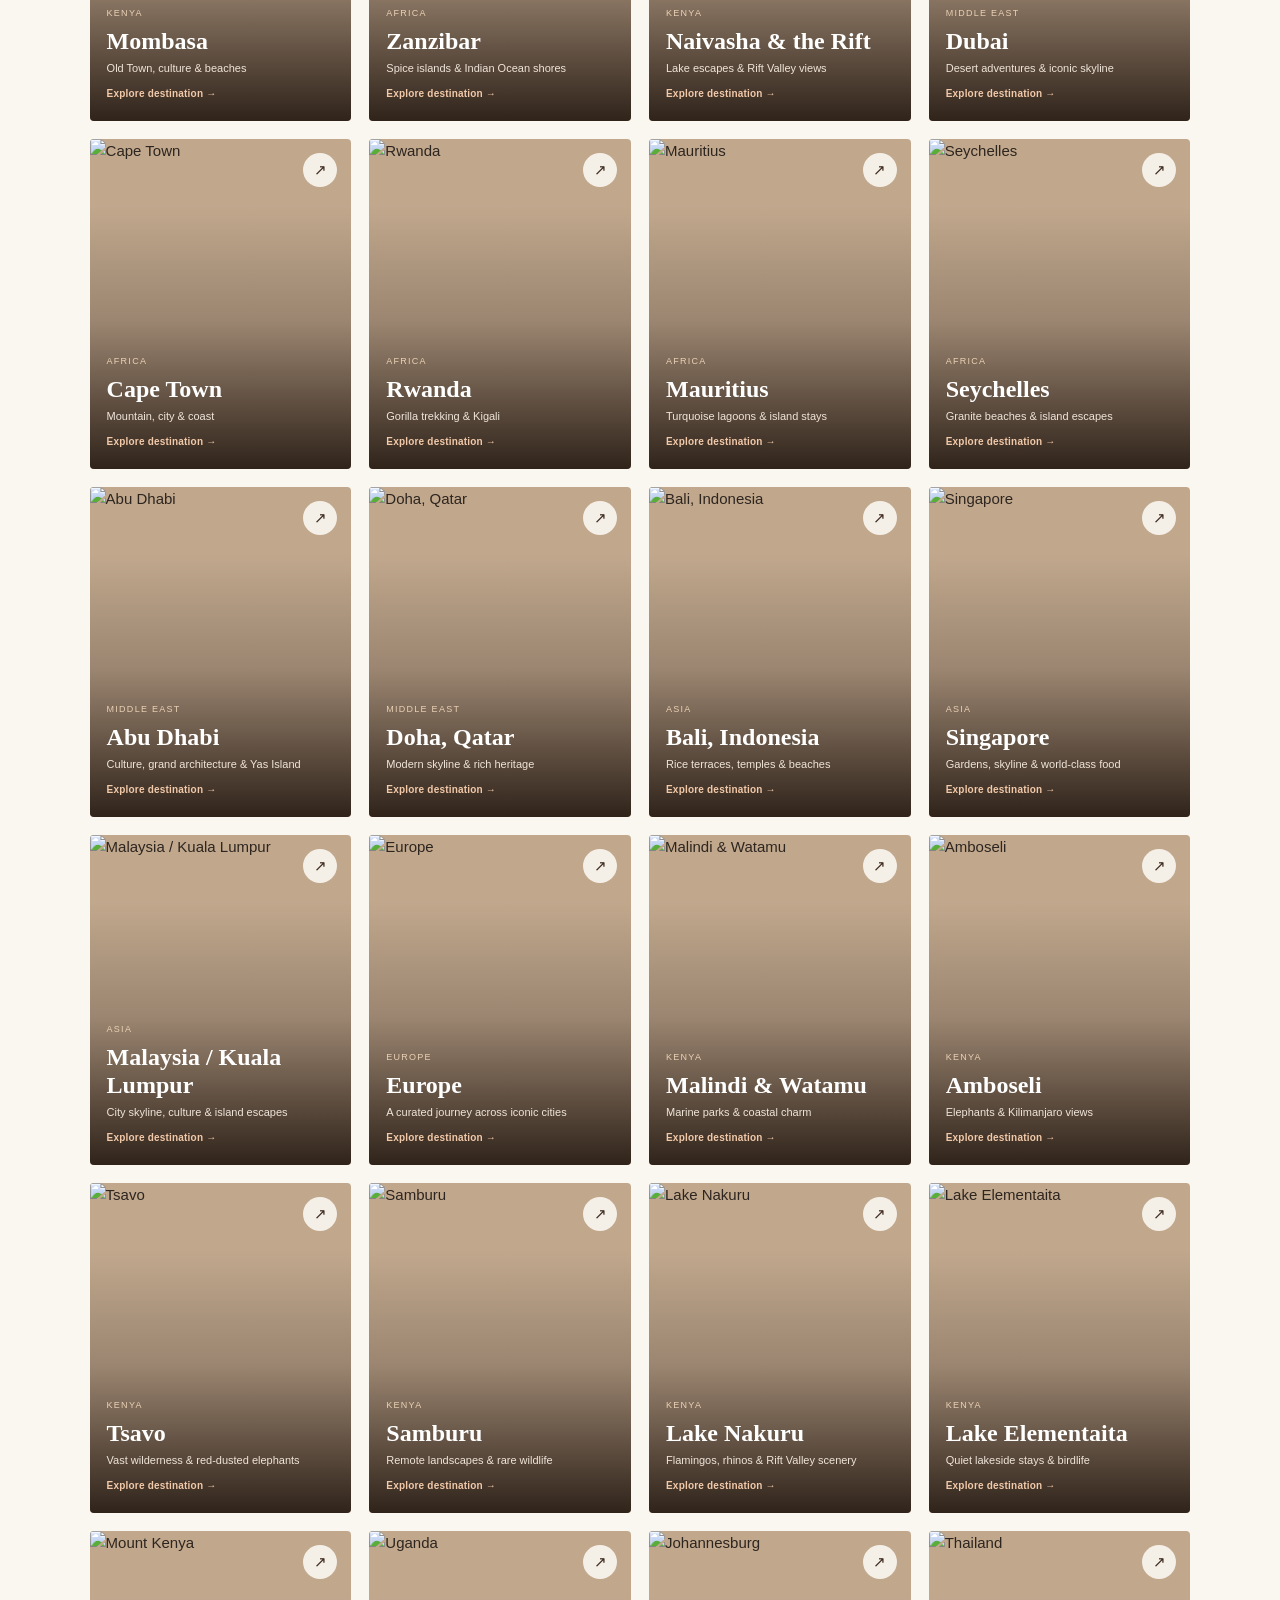
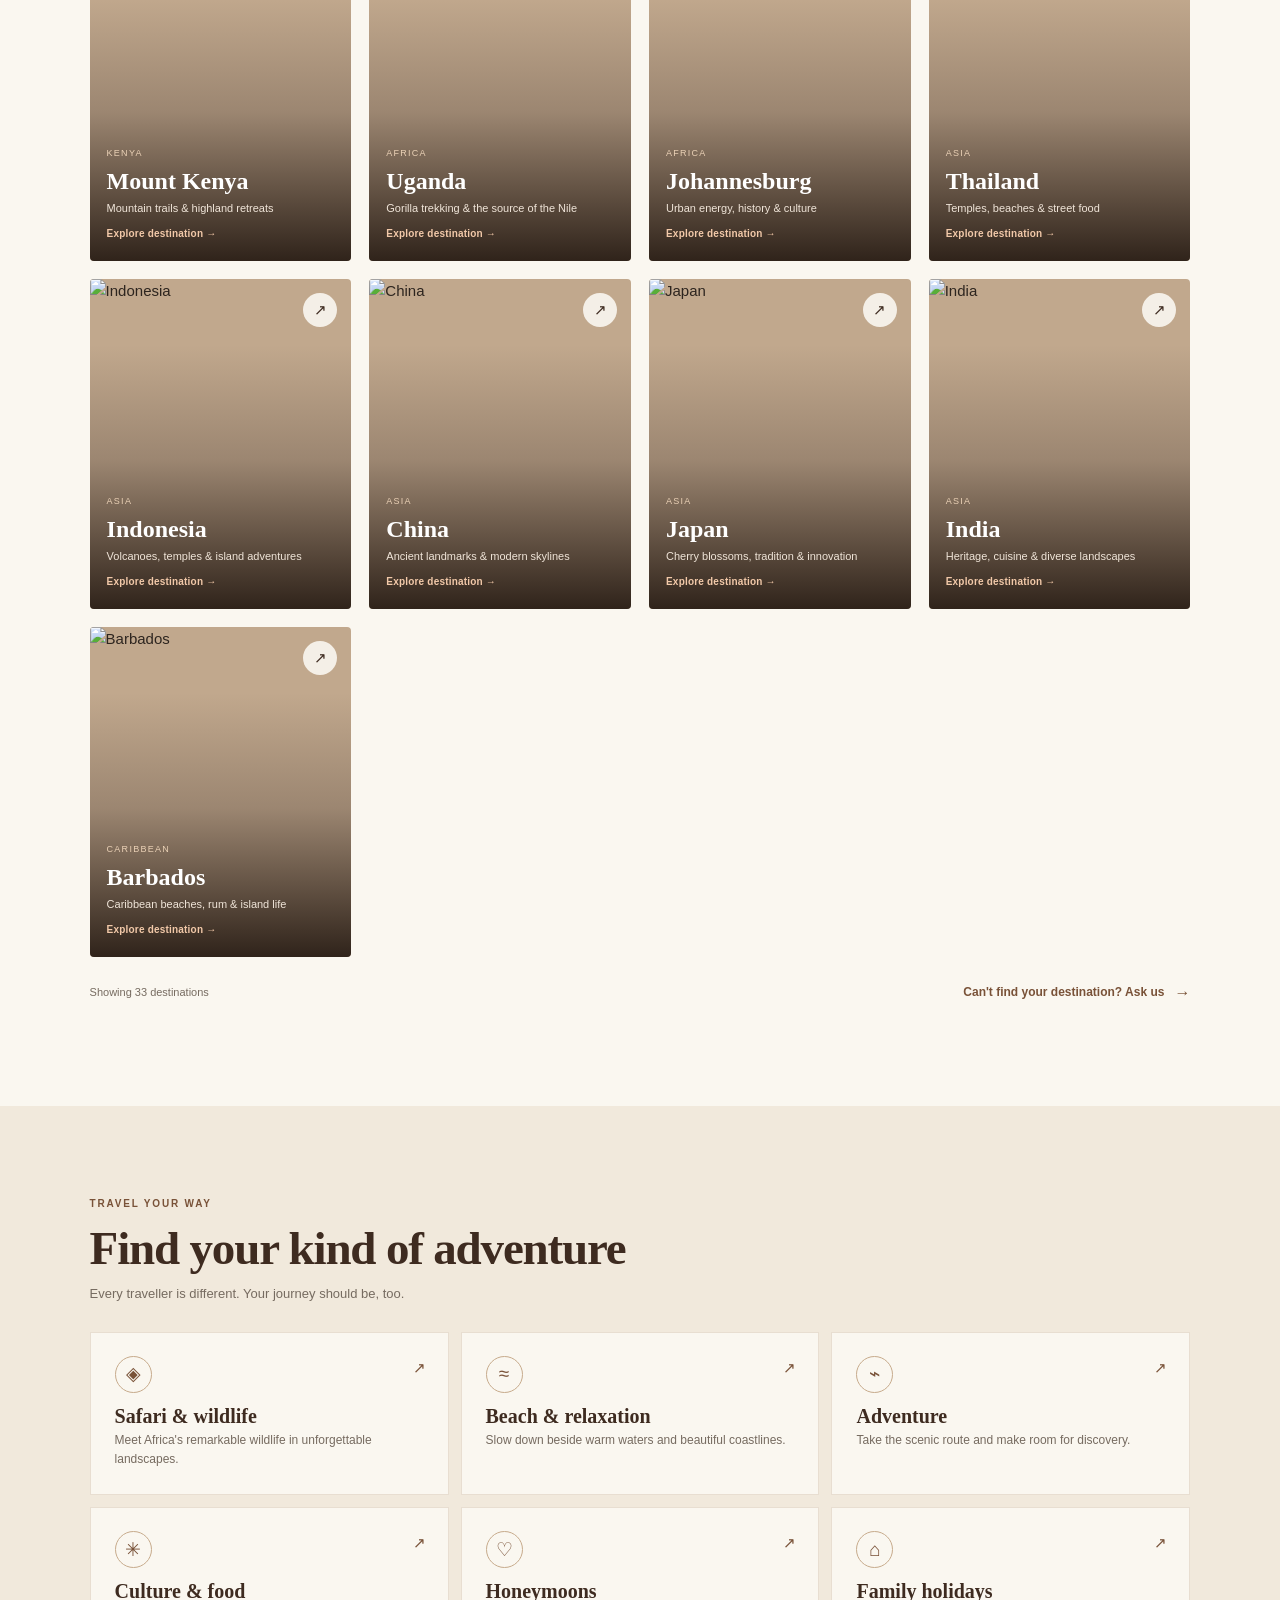
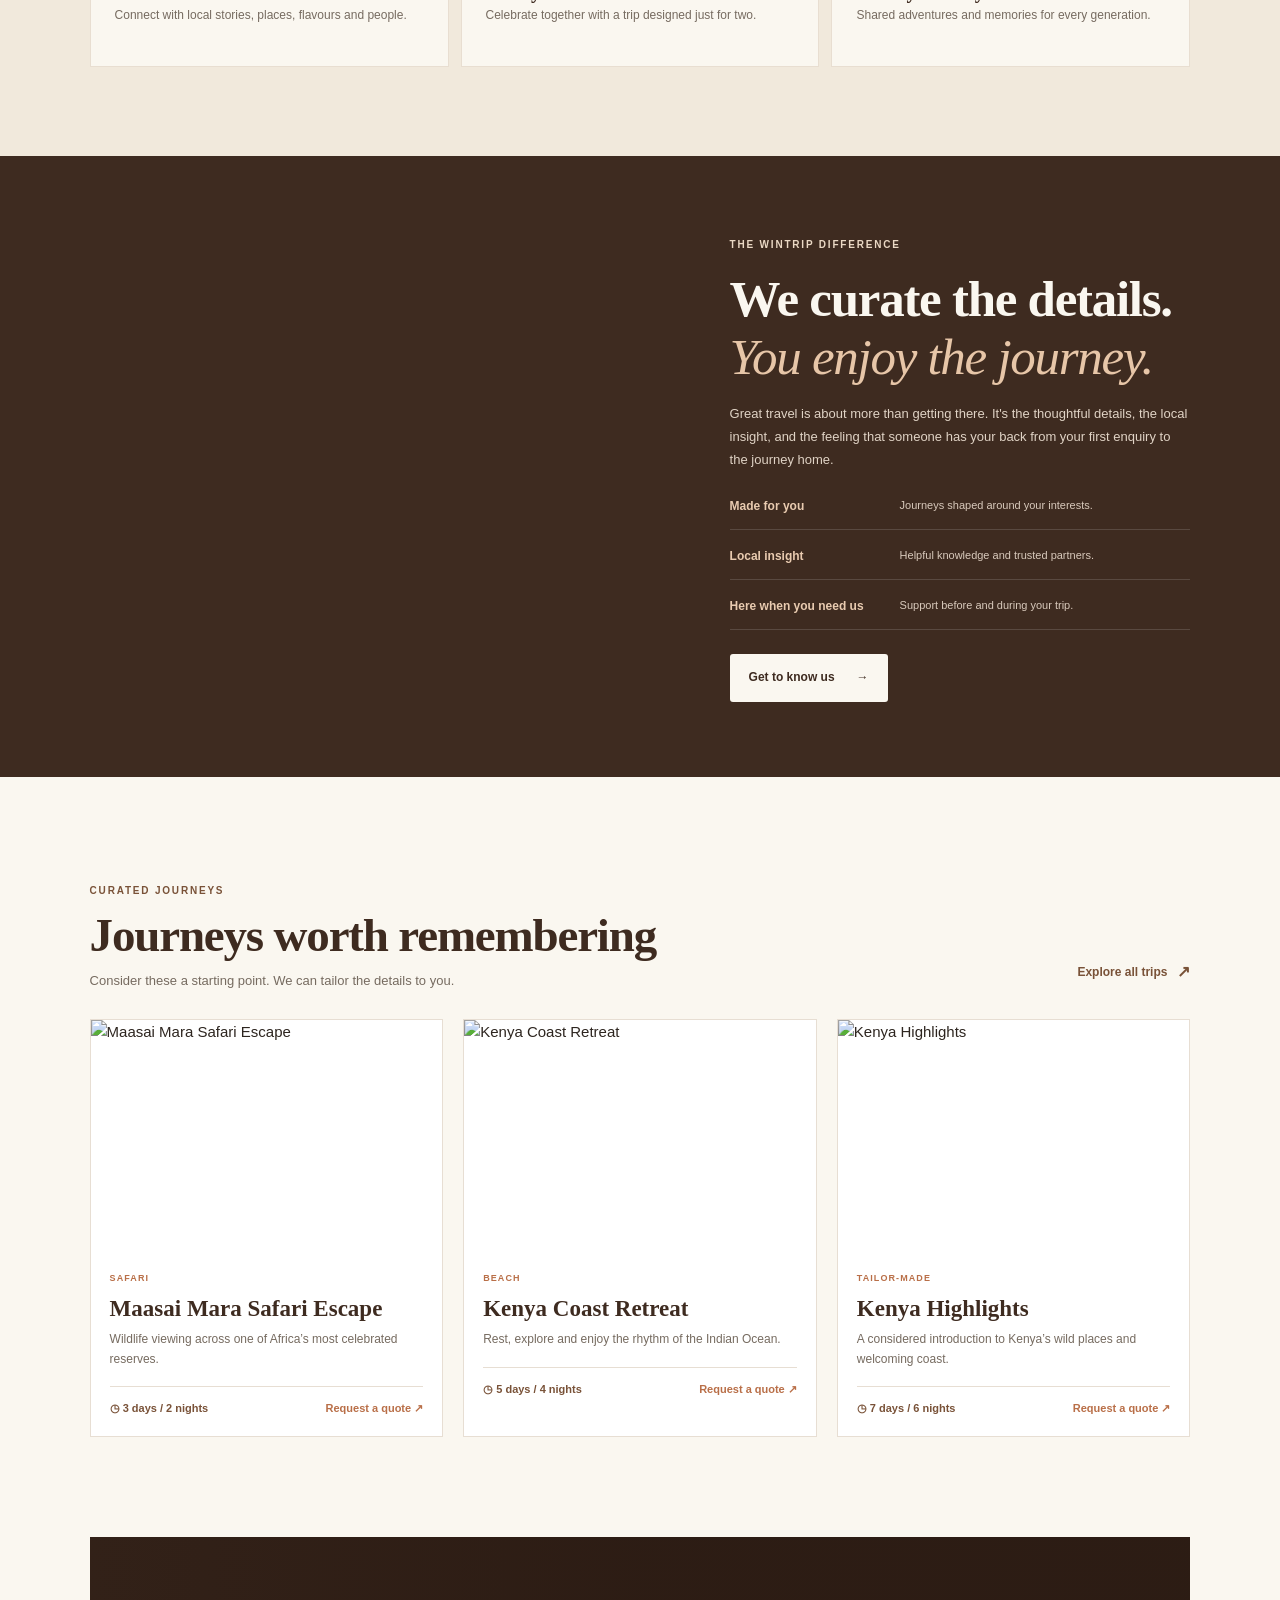
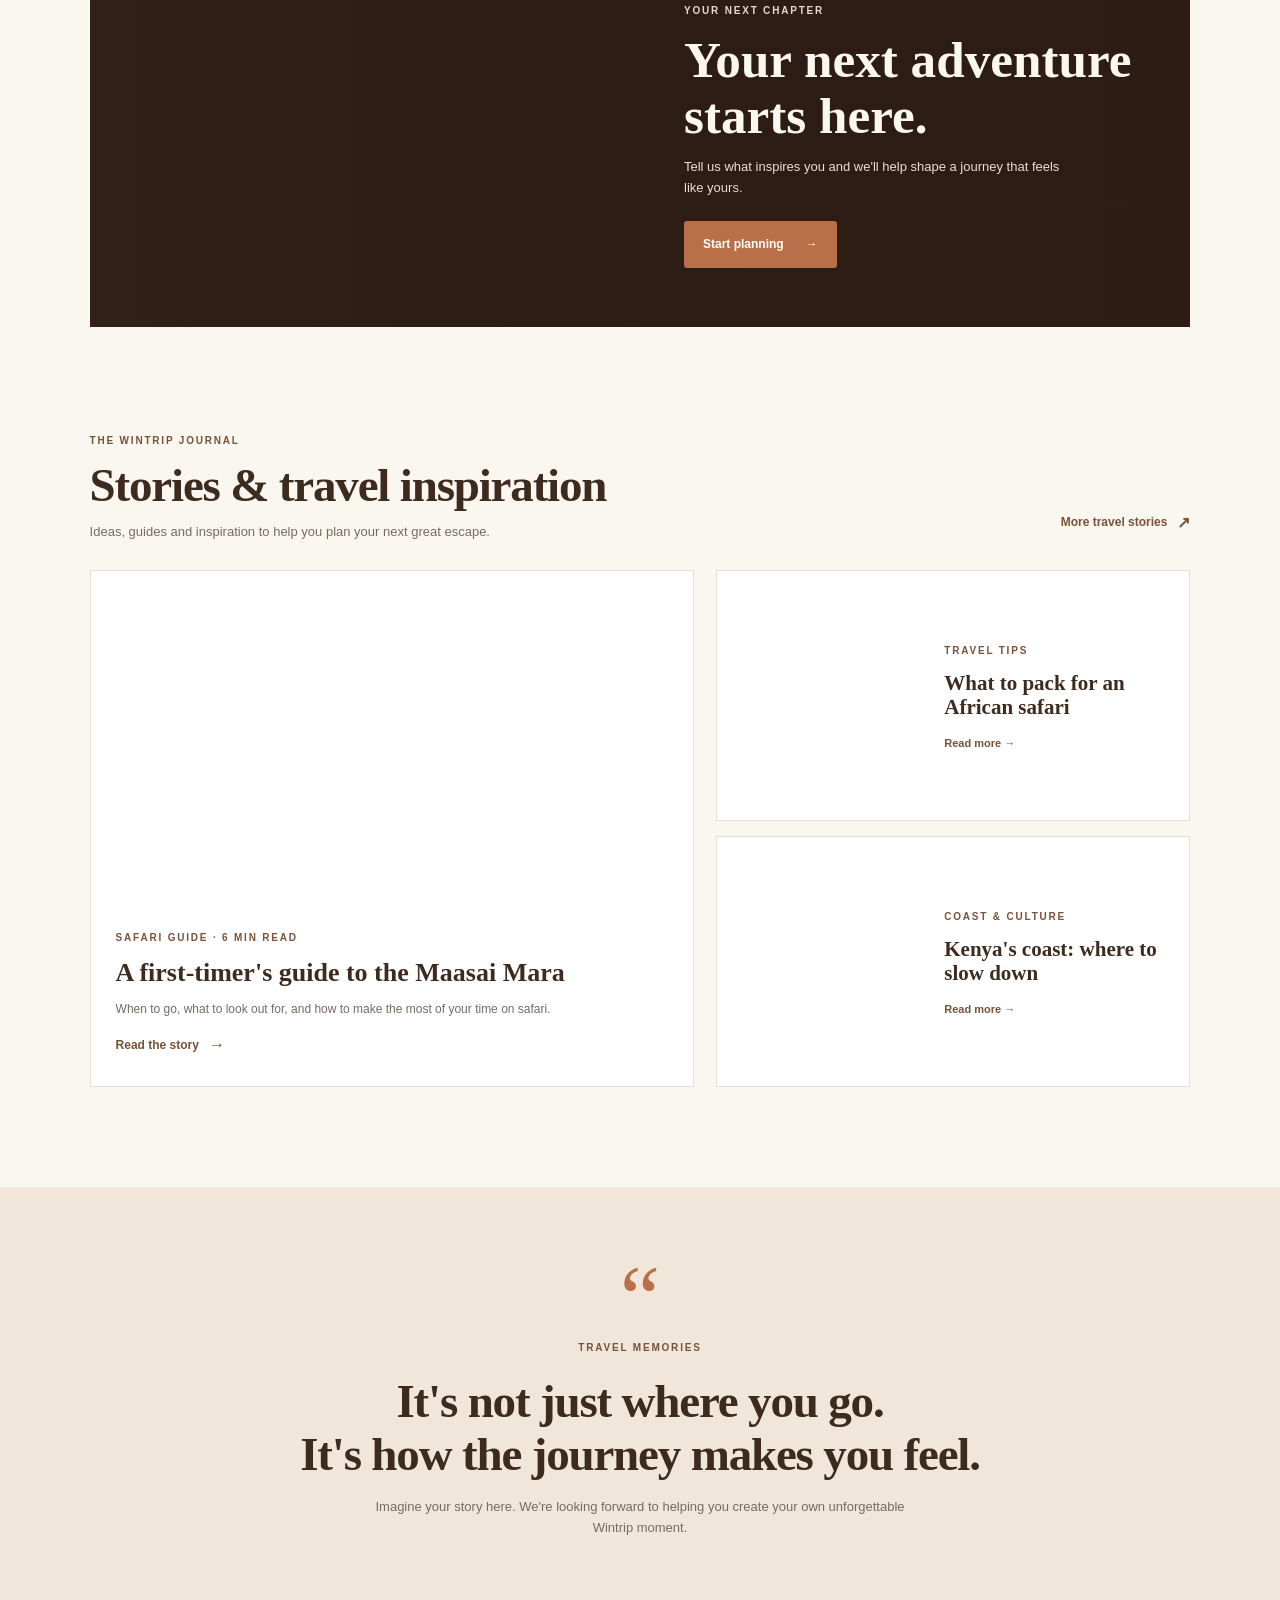
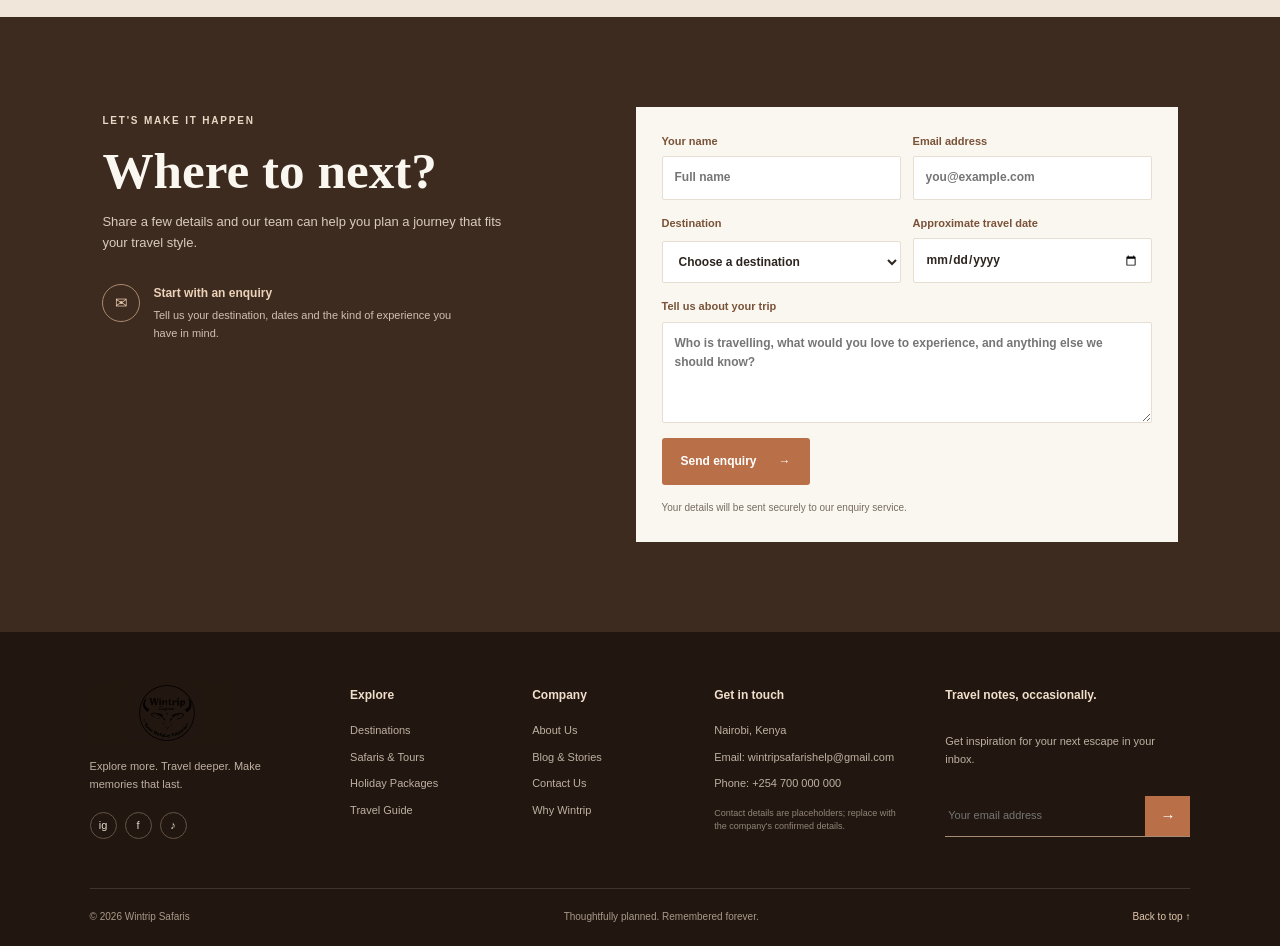
==== commit aa1e01a6: "Update homepage destination preview, date picker, and official email" ====
--- a/index.html
+++ b/index.html
@@ -14,11 +14,11 @@
 </header>
 <main>
 <section class="hero" id="home"><div class="hero-shade"></div><div class="hero-content"><span class="eyebrow light">YOUR JOURNEY, OUR PASSION</span><h1>Discover Africa.<br><em>Experience more.</em></h1><p>Thoughtfully planned safaris, unforgettable destinations, and journeys made around you.</p><div class="hero-actions"><a class="button button-terra" href="#destinations">Explore destinations <span>→</span></a><a class="text-link light-link" href="#contact">Plan your trip <span>↗</span></a></div></div>
-<form class="trip-search" id="trip-search"><label>Where would you like to go?<select id="search-destination" name="destination"><option value="">Choose a destination</option></select></label><label>Travel dates<input name="dates" type="text" placeholder="When would you like to go?"></label><label>Travellers<select name="travellers"><option>2 travellers</option><option>1 traveller</option><option>3 travellers</option><option>4 travellers</option><option>5+ travellers</option></select></label><button class="button button-brown" type="submit">Find your trip <span>⌕</span></button></form>
+<form class="trip-search" id="trip-search"><label>Where would you like to go?<select id="search-destination" name="destination"><option value="">Choose a destination</option></select></label><label>Travel date<input name="dates" type="date" aria-label="Choose your travel date" min="2026-10-20"></label><label>Travellers<select name="travellers"><option>2 travellers</option><option>1 traveller</option><option>3 travellers</option><option>4 travellers</option><option>5+ travellers</option></select></label><button class="button button-brown" type="submit">Find your trip <span>⌕</span></button></form>
 <div class="hero-note"><span>✦ Tailor-made journeys</span><span>✦ Local travel expertise</span><span>✦ Support along the way</span></div></section>
-<section class="section destinations-section" id="destinations"><div class="section-heading"><div><span class="eyebrow">A WORLD OF POSSIBILITY</span><h2>Explore our destinations</h2><p>From iconic wildlife encounters to sun-soaked coastlines, find the escape that speaks to you.</p></div><a class="text-link" href="#all-destinations">View all destinations <span>↗</span></a></div>
-<div class="region-tabs" role="group" aria-label="Filter destinations"><button class="region-tab active" data-region="All">All places</button><button class="region-tab" data-region="Kenya">Kenya</button><button class="region-tab" data-region="Africa">Africa</button><button class="region-tab" data-region="Middle East">Middle East</button><button class="region-tab" data-region="Asia">Asia</button><button class="region-tab" data-region="Europe">Europe</button><button class="region-tab" data-region="Visa-free">Visa-free</button></div>
-<div class="destination-grid" id="destination-grid"></div><div class="section-foot"><span id="destination-count">Explore inspiring places</span><a class="text-link" href="#contact">Can't find your destination? Ask us <span>→</span></a></div></section>
+<section class="section destinations-section" id="destinations"><div class="section-heading"><div><span class="eyebrow">A WORLD OF POSSIBILITY</span><h2>Explore our destinations</h2><p>From iconic wildlife encounters to sun-soaked coastlines, find the escape that speaks to you.</p></div><a class="text-link" href="destinations.html">View all destinations <span>↗</span></a></div>
+<div class="region-tabs" role="group" aria-label="Filter destinations"><button class="region-tab active" data-region="Popular">Popular</button><a class="region-tab all-places-link" href="destinations.html">All places ↗</a><button class="region-tab" data-region="Kenya">Kenya</button><button class="region-tab" data-region="Africa">Africa</button><button class="region-tab" data-region="Middle East">Middle East</button><button class="region-tab" data-region="Asia">Asia</button><button class="region-tab" data-region="Europe">Europe</button><button class="region-tab" data-region="Visa-free">Visa-free</button></div>
+<div class="destination-grid" id="destination-grid"></div><div class="section-foot"><span id="destination-count">Showing popular destinations</span><a class="text-link" href="#contact">Can't find your destination? Ask us <span>→</span></a></div></section>
 <section class="section experiences-section" id="experiences"><div class="section-heading"><div><span class="eyebrow">TRAVEL YOUR WAY</span><h2>Find your kind of adventure</h2><p>Every traveller is different. Your journey should be, too.</p></div></div><div class="experience-grid">
 <a class="experience-card" href="#tours"><span class="experience-icon">◈</span><h3>Safari &amp; wildlife</h3><p>Meet Africa's remarkable wildlife in unforgettable landscapes.</p><span class="card-arrow">↗</span></a><a class="experience-card" href="#tours"><span class="experience-icon">≈</span><h3>Beach &amp; relaxation</h3><p>Slow down beside warm waters and beautiful coastlines.</p><span class="card-arrow">↗</span></a><a class="experience-card" href="#tours"><span class="experience-icon">⌁</span><h3>Adventure</h3><p>Take the scenic route and make room for discovery.</p><span class="card-arrow">↗</span></a><a class="experience-card" href="#tours"><span class="experience-icon">✳</span><h3>Culture &amp; food</h3><p>Connect with local stories, places, flavours and people.</p><span class="card-arrow">↗</span></a><a class="experience-card" href="#tours"><span class="experience-icon">♡</span><h3>Honeymoons</h3><p>Celebrate together with a trip designed just for two.</p><span class="card-arrow">↗</span></a><a class="experience-card" href="#tours"><span class="experience-icon">⌂</span><h3>Family holidays</h3><p>Shared adventures and memories for every generation.</p><span class="card-arrow">↗</span></a></div></section>
 <section class="feature-band" id="why-us"><div class="feature-image" role="img" aria-label="Safari vehicle overlooking an African savannah"></div><div class="feature-copy"><span class="eyebrow light">THE WINTRIP DIFFERENCE</span><h2>We curate the details.<br><em>You enjoy the journey.</em></h2><p>Great travel is about more than getting there. It's the thoughtful details, the local insight, and the feeling that someone has your back from your first enquiry to the journey home.</p><div class="feature-points"><div><strong>Made for you</strong><span>Journeys shaped around your interests.</span></div><div><strong>Local insight</strong><span>Helpful knowledge and trusted partners.</span></div><div><strong>Here when you need us</strong><span>Support before and during your trip.</span></div></div><a class="button button-ivory" href="#contact">Get to know us <span>→</span></a></div></section>
@@ -26,7 +26,7 @@
 <section class="offer-banner" id="packages"><div class="offer-content"><span class="eyebrow light">YOUR NEXT CHAPTER</span><h2>Your next adventure<br>starts here.</h2><p>Tell us what inspires you and we'll help shape a journey that feels like yours.</p><a class="button button-terra" href="#contact">Start planning <span>→</span></a></div></section>
 <section class="section stories-section" id="stories"><div class="section-heading"><div><span class="eyebrow">THE WINTRIP JOURNAL</span><h2>Stories &amp; travel inspiration</h2><p>Ideas, guides and inspiration to help you plan your next great escape.</p></div><a class="text-link" href="#contact">More travel stories <span>↗</span></a></div><div class="stories-layout"><article class="story-feature"><a href="#contact" class="story-image story-main-image" aria-label="Ask about a Maasai Mara safari"></a><div class="story-copy"><span class="eyebrow">SAFARI GUIDE · 6 MIN READ</span><h3>A first-timer's guide to the Maasai Mara</h3><p>When to go, what to look out for, and how to make the most of your time on safari.</p><a class="text-link" href="#contact">Read the story <span>→</span></a></div></article><div class="story-side"><article class="story-small"><a class="story-image story-pack-image" href="#contact" aria-label="Ask us what to pack for safari"></a><div><span class="eyebrow">TRAVEL TIPS</span><h3>What to pack for an African safari</h3><a class="text-link" href="#contact">Read more →</a></div></article><article class="story-small"><a class="story-image story-coast-image" href="#contact" aria-label="Explore the Kenyan coast"></a><div><span class="eyebrow">COAST &amp; CULTURE</span><h3>Kenya's coast: where to slow down</h3><a class="text-link" href="#contact">Read more →</a></div></article></div></div></section>
 <section class="section testimonial-section"><div class="testimonial-mark">“</div><span class="eyebrow">TRAVEL MEMORIES</span><h2>It's not just where you go.<br>It's how the journey makes you feel.</h2><p class="testimonial-placeholder">Imagine your story here. We're looking forward to helping you create your own unforgettable Wintrip moment.</p></section>
-<section class="contact-section" id="contact"><div><span class="eyebrow light">LET'S MAKE IT HAPPEN</span><h2>Where to next?</h2><p>Share a few details and our team can help you plan a journey that fits your travel style.</p><div class="contact-detail"><span>✉</span><div><strong>Start with an enquiry</strong><small>Tell us your destination, dates and the kind of experience you have in mind.</small></div></div></div><form class="enquiry-form" id="enquiry-form"><div class="form-row"><label>Your name<input name="name" required placeholder="Full name"></label><label>Email address<input type="email" name="email" required placeholder="you@example.com"></label></div><div class="form-row"><label>Destination<select name="destination" id="enquiry-destination"><option value="">Choose a destination</option></select></label><label>Approximate travel date<input type="date" name="travel_date"></label></div><label>Tell us about your trip<textarea name="message" rows="4" required placeholder="Who is travelling, what would you love to experience, and anything else we should know?"></textarea></label><button class="button button-terra" type="submit">Send enquiry <span>→</span></button><p class="form-note" id="form-status" aria-live="polite">Your details will be sent securely to our enquiry service.</p></form></section>
+<section class="contact-section" id="contact"><div><span class="eyebrow light">LET'S MAKE IT HAPPEN</span><h2>Where to next?</h2><p>Share a few details and our team can help you plan a journey that fits your travel style.</p><div class="contact-detail"><span>✉</span><div><strong>Start with an enquiry</strong><small>Tell us your destination, dates and the kind of experience you have in mind.</small></div></div></div><form class="enquiry-form" id="enquiry-form" action="api/enquiries.php" method="post"><div class="form-row"><label>Your name<input name="name" required placeholder="Full name"></label><label>Email address<input type="email" name="email" required placeholder="you@example.com"></label></div><div class="form-row"><label>Destination<select name="destination" id="enquiry-destination"><option value="">Choose a destination</option></select></label><label>Approximate travel date<input type="date" name="travel_date"></label></div><label>Tell us about your trip<textarea name="message" rows="4" required placeholder="Who is travelling, what would you love to experience, and anything else we should know?"></textarea></label><button class="button button-terra" type="submit">Send enquiry <span>→</span></button><p class="form-note" id="form-status" aria-live="polite">Your details will be sent securely to our enquiry service.</p></form></section>
 </main>
-<footer class="site-footer"><div class="footer-main"><div class="footer-brand"><a class="brand" href="#home"><img src="assets/images/wintrip-logo.png" alt="Wintrip Safaris logo"></a><p>Explore more. Travel deeper. Make memories that last.</p><div class="social-links"><a href="#contact" aria-label="Instagram">ig</a><a href="#contact" aria-label="Facebook">f</a><a href="#contact" aria-label="TikTok">♪</a></div></div><div class="footer-column"><h3>Explore</h3><a href="#destinations">Destinations</a><a href="#tours">Safaris &amp; Tours</a><a href="#packages">Holiday Packages</a><a href="#experiences">Travel Guide</a></div><div class="footer-column"><h3>Company</h3><a href="#why-us">About Us</a><a href="#stories">Blog &amp; Stories</a><a href="#contact">Contact Us</a><a href="#why-us">Why Wintrip</a></div><div class="footer-column" id="contact-info"><h3>Get in touch</h3><span>Nairobi, Kenya</span><span>Email: <a href="mailto:hello@wintripsafaris.com">hello@wintripsafaris.com</a></span><span>Phone: <a href="tel:+254700000000">+254 700 000 000</a></span><small>Contact details are placeholders; replace with the company's confirmed details.</small></div><div class="footer-newsletter"><h3>Travel notes, occasionally.</h3><p>Get inspiration for your next escape in your inbox.</p><form id="newsletter-form"><label class="sr-only" for="newsletter-email">Email address</label><input id="newsletter-email" name="email" type="email" placeholder="Your email address" autocomplete="email" required><button type="submit" aria-label="Subscribe">→</button></form><small id="newsletter-status" aria-live="polite"></small></div></div><div class="footer-bottom"><span>© 2026 Wintrip Safaris</span><span>Thoughtfully planned. Remembered forever.</span><a href="#home">Back to top ↑</a></div></footer>
+<footer class="site-footer"><div class="footer-main"><div class="footer-brand"><a class="brand" href="#home"><img src="assets/images/wintrip-logo.png" alt="Wintrip Safaris logo"></a><p>Explore more. Travel deeper. Make memories that last.</p><div class="social-links"><a href="#contact" aria-label="Instagram">ig</a><a href="#contact" aria-label="Facebook">f</a><a href="#contact" aria-label="TikTok">♪</a></div></div><div class="footer-column"><h3>Explore</h3><a href="#destinations">Destinations</a><a href="#tours">Safaris &amp; Tours</a><a href="#packages">Holiday Packages</a><a href="#experiences">Travel Guide</a></div><div class="footer-column"><h3>Company</h3><a href="#why-us">About Us</a><a href="#stories">Blog &amp; Stories</a><a href="#contact">Contact Us</a><a href="#why-us">Why Wintrip</a></div><div class="footer-column" id="contact-info"><h3>Get in touch</h3><span>Nairobi, Kenya</span><span>Email: <a href="mailto:wintripsafarishelp@gmail.com">wintripsafarishelp@gmail.com</a></span><span>Phone: <a href="tel:+254700000000">+254 700 000 000</a></span><small>Contact details are placeholders; replace with the company's confirmed details.</small></div><div class="footer-newsletter"><h3>Travel notes, occasionally.</h3><p>Get inspiration for your next escape in your inbox.</p><form id="newsletter-form"><label class="sr-only" for="newsletter-email">Email address</label><input id="newsletter-email" name="email" type="email" placeholder="Your email address" autocomplete="email" required><button type="submit" aria-label="Subscribe">→</button></form><small id="newsletter-status" aria-live="polite"></small></div></div><div class="footer-bottom"><span>© 2026 Wintrip Safaris</span><span>Thoughtfully planned. Remembered forever.</span><a href="#home">Back to top ↑</a></div></footer>
 <script src="assets/js/main.js?v=3" defer></script></body></html>
--- a/assets/css/styles.css
+++ b/assets/css/styles.css
@@ -1,4 +1,3 @@
-@import url('https://fonts.googleapis.com/css2?family=DM+Sans:wght@400;500;600;700&family=Playfair+Display:ital,wght@0,500;0,600;0,700;1,500;1,600&display=swap');
 :root{--chocolate:#3e2b20;--cocoa:#795238;--ivory:#faf7f0;--sand:#d8c2a5;--terra:#b96f48;--taupe:#9b8a78;--ink:#2d251f;--muted:#766b60;--line:#e7ded3;--white:#fff;--shadow:0 18px 55px #3e2b2014}*{box-sizing:border-box}html{scroll-behavior:smooth;scroll-padding-top:95px}body{margin:0;background:var(--ivory);color:var(--ink);font:15px/1.6 'DM Sans',sans-serif}a{color:inherit;text-decoration:none}button,input,select,textarea{font:inherit}button,a,input,select,textarea{-webkit-tap-highlight-color:transparent}button{cursor:pointer}.site-header{height:92px;padding:14px clamp(20px,5vw,76px);display:flex;align-items:center;gap:34px;justify-content:space-between;background:var(--ivory);position:sticky;top:0;z-index:30;border-bottom:1px solid #79523814}.brand{display:flex;align-items:center;flex:0 0 150px}.brand img{display:block;width:145px;height:61px;object-fit:contain;mix-blend-mode:multiply}.main-nav{display:flex;align-items:center;gap:clamp(10px,1.8vw,25px);font-size:12px;font-weight:600;white-space:nowrap}.main-nav a{padding:9px 0;color:#55483d;transition:color .2s}.main-nav a:hover,.main-nav .active{color:var(--terra)}.header-cta{background:var(--chocolate);color:var(--ivory);padding:12px 17px;border-radius:3px;font-size:12px;white-space:nowrap}.header-cta span{margin-left:12px;color:var(--sand)}.nav-toggle{display:none;border:1px solid var(--line);background:transparent;border-radius:4px;padding:7px 10px;color:var(--chocolate)}.hero{min-height:650px;position:relative;color:var(--ivory);background:#6f5945 url('https://images.unsplash.com/photo-1516426122078-c23e76319801?auto=format&fit=crop&w=2200&q=88') center 47%/cover;display:flex;flex-direction:column;justify-content:center;padding:60px clamp(24px,8vw,120px) 120px}.hero-shade{position:absolute;inset:0;background:linear-gradient(90deg,#24170fdc 0%,#2c1e17a8 37%,#2c1e1740 72%,#2c1e1720),linear-gradient(0deg,#25190f86,transparent 50%)}.hero-content{position:relative;max-width:650px;z-index:1}.eyebrow{font-size:10px;letter-spacing:.18em;font-weight:700;color:var(--cocoa);text-transform:uppercase;display:inline-block}.eyebrow.light{color:#ead8c4}.hero h1{font:600 clamp(44px,6vw,78px)/1.05 'Playfair Display',serif;letter-spacing:-.035em;margin:21px 0}.hero h1 em,.feature-copy h2 em{font-weight:500;color:#e7c6a8}.hero-content>p{font-size:17px;max-width:480px;color:#f1e9de;margin:0 0 29px}.hero-actions{display:flex;align-items:center;gap:24px}.button{border:0;border-radius:3px;padding:14px 19px;display:inline-flex;gap:22px;justify-content:space-between;align-items:center;font-size:12px;font-weight:700;transition:transform .2s,background .2s}.button:hover{transform:translateY(-2px)}.button-terra{background:var(--terra);color:white}.button-brown{background:var(--chocolate);color:var(--ivory);height:50px}.button-ivory{background:var(--ivory);color:var(--chocolate);margin-top:24px}.text-link{font-size:12px;font-weight:700;color:var(--cocoa);display:inline-flex;align-items:center;gap:10px}.text-link span{font-size:16px}.light-link{color:var(--ivory)}.trip-search{position:absolute;z-index:2;bottom:-32px;left:50%;transform:translateX(-50%);width:min(1100px,calc(100% - 60px));background:var(--ivory);color:var(--ink);box-shadow:var(--shadow);border:1px solid #fff;border-radius:6px;padding:12px;display:grid;grid-template-columns:1.2fr 1fr .75fr auto;gap:10px;align-items:stretch}.trip-search label{display:flex;flex-direction:column;justify-content:center;gap:5px;border-right:1px solid var(--line);padding:3px 15px;font-size:11px;font-weight:700}.trip-search label select,.trip-search label input{width:100%;border:0;outline:0;background:transparent;color:var(--muted);font-size:12px;padding:0}.hero-note{position:absolute;z-index:1;bottom:64px;right:clamp(24px,8vw,120px);display:flex;gap:23px;color:#f2e6d7;font-size:10px}.section{padding:100px clamp(24px,7vw,100px)}.destinations-section{padding-top:102px}.section-heading{display:flex;align-items:end;justify-content:space-between;gap:24px;margin-bottom:27px}.section-heading h2,.testimonial-section h2{font:600 clamp(30px,3.7vw,47px)/1.12 'Playfair Display',serif;letter-spacing:-.025em;margin:8px 0 10px;color:var(--chocolate)}.section-heading p{margin:0;color:var(--muted);font-size:13px}.section-heading>.text-link{margin-bottom:7px;white-space:nowrap}.region-tabs{display:flex;gap:8px;overflow:auto;padding:1px 0 20px}.region-tab{border:1px solid var(--line);border-radius:3px;color:var(--muted);background:transparent;padding:8px 15px;font-size:11px;white-space:nowrap}.region-tab.active,.region-tab:hover{color:var(--ivory);background:var(--chocolate);border-color:var(--chocolate)}.destination-grid{display:grid;grid-template-columns:repeat(4,minmax(0,1fr));gap:18px}.destination-card{min-height:330px;position:relative;overflow:hidden;border-radius:4px;background:#c1a88d;isolation:isolate}.destination-card[hidden]{display:none}.destination-card:before{content:"";position:absolute;inset:0;background:linear-gradient(0deg,#21160fe8 0%,#2c201d40 45%,transparent 80%);z-index:-0;transition:transform .35s}.destination-card:hover .destination-photo{transform:scale(1.05)}.destination-photo{position:absolute;inset:0;width:100%;height:100%;object-fit:cover;z-index:-1;transition:transform .6s}.destination-meta{position:absolute;left:17px;right:16px;bottom:17px;color:white}.destination-region{font-size:9px;text-transform:uppercase;letter-spacing:.14em;color:#ead1b6}.destination-meta h3{font:600 24px/1.15 'Playfair Display',serif;margin:5px 0}.destination-meta p{font-size:11px;color:#f0e5d9;margin:0;max-width:250px}.destination-arrow{position:absolute;right:14px;top:14px;width:34px;height:34px;background:#faf7f0e8;color:var(--chocolate);display:grid;place-items:center;border-radius:50%}.section-foot{display:flex;align-items:center;justify-content:space-between;padding-top:23px;font-size:11px;color:var(--muted)}.experiences-section{background:#f1e9dc;padding-top:84px;padding-bottom:89px}.experience-grid{display:grid;grid-template-columns:repeat(3,1fr);gap:12px}.experience-card{position:relative;background:#faf7f0;padding:23px 24px 25px;border:1px solid #e8ded1;min-height:160px;transition:transform .2s,box-shadow .2s}.experience-card:hover{transform:translateY(-3px);box-shadow:var(--shadow)}.experience-icon{width:37px;height:37px;border:1px solid #c7ab8c;border-radius:50%;display:grid;place-items:center;color:var(--cocoa);font-size:19px}.experience-card h3{font:600 20px 'Playfair Display',serif;color:var(--chocolate);margin:12px 0 3px}.experience-card p{font-size:12px;color:var(--muted);margin:0;max-width:310px}.card-arrow{position:absolute;right:22px;top:23px;color:var(--cocoa)}.feature-band{display:grid;grid-template-columns:1fr 1fr;background:var(--chocolate);color:var(--ivory)}.feature-image{min-height:550px;background:url('https://images.unsplash.com/photo-1516026672322-bc52d61a55d5?auto=format&fit=crop&w=1200&q=85') center/cover}.feature-copy{padding:75px clamp(30px,7vw,100px);align-self:center}.feature-copy h2{font:600 clamp(34px,4vw,51px)/1.12 'Playfair Display',serif;letter-spacing:-.025em;margin:16px 0}.feature-copy>p{font-size:13px;line-height:1.8;color:#e0d3c5;max-width:510px}.feature-points{display:grid;gap:17px;margin-top:25px}.feature-points div{display:grid;grid-template-columns:155px 1fr;gap:15px;align-items:start;border-bottom:1px solid #ffffff24;padding-bottom:13px}.feature-points strong{font-size:12px;color:#e9cbb0}.feature-points span{font-size:11px;color:#d9cabc}.packages-section{padding-top:100px}.package-grid{display:grid;grid-template-columns:repeat(3,1fr);gap:20px}.package-card{background:#fff;border:1px solid var(--line)}.package-image{display:block;width:100%;height:225px;object-fit:cover}.package-body{padding:19px}.package-type{font-size:9px;color:var(--terra);font-weight:700;letter-spacing:.12em;text-transform:uppercase}.package-body h3{font:600 23px/1.15 'Playfair Display',serif;margin:8px 0;color:var(--chocolate)}.package-body p{font-size:12px;color:var(--muted);margin:0 0 17px}.package-bottom{display:flex;justify-content:space-between;gap:10px;align-items:center;border-top:1px solid var(--line);padding-top:13px}.package-bottom span{font-size:11px;color:var(--cocoa);font-weight:700}.package-bottom a{font-size:11px;color:var(--terra);font-weight:700}.offer-banner{margin:0 clamp(24px,7vw,100px) 100px;min-height:390px;display:flex;align-items:center;justify-content:flex-end;position:relative;overflow:hidden;background:var(--chocolate) url('https://images.unsplash.com/photo-1519659528534-7fd733a832a0?auto=format&fit=crop&w=1800&q=85') center/cover;color:var(--ivory)}.offer-banner:before{content:"";position:absolute;inset:0;background:linear-gradient(90deg,#2b1b13a0,#2b1b13e8 50%,#2b1b13ed)}.offer-content{position:relative;width:51%;padding:55px}.offer-content h2{font:600 clamp(35px,4vw,52px)/1.1 'Playfair Display',serif;margin:11px 0}.offer-content p{color:#eaded1;font-size:13px;max-width:390px;margin-bottom:22px}.stories-section{padding-top:0}.stories-layout{display:grid;grid-template-columns:1.12fr .88fr;gap:22px}.story-feature{background:white;border:1px solid var(--line)}.story-image{display:block;background-size:cover;background-position:center}.story-main-image{height:330px;background-image:url('https://images.unsplash.com/photo-1516426122078-c23e76319801?auto=format&fit=crop&w=1200&q=85')}.story-copy{padding:23px 25px 28px}.story-copy h3,.story-small h3{font:600 26px/1.18 'Playfair Display',serif;color:var(--chocolate);margin:10px 0}.story-copy p{color:var(--muted);font-size:12px;max-width:620px}.story-side{display:grid;gap:15px}.story-small{display:grid;grid-template-columns:44% 1fr;gap:18px;background:white;border:1px solid var(--line);align-items:center;padding:13px}.story-small .story-image{height:180px}.story-pack-image{background-image:url('https://images.unsplash.com/photo-1519659528534-7fd733a832a0?auto=format&fit=crop&w=700&q=80')}.story-coast-image{background-image:url('https://images.unsplash.com/photo-1500375592092-40eb2168fd21?auto=format&fit=crop&w=700&q=80')}.story-small h3{font-size:21px}.story-small .text-link{font-size:11px}.testimonial-section{text-align:center;background:#f0e7da;padding-top:75px;padding-bottom:78px}.testimonial-mark{font:90px/.8 'Playfair Display',serif;color:var(--terra)}.testimonial-section h2{margin:17px auto;max-width:700px}.testimonial-placeholder{max-width:540px;margin:0 auto;color:var(--muted);font-size:13px}.contact-section{display:grid;grid-template-columns:.9fr 1.1fr;gap:7vw;padding:90px clamp(24px,8vw,115px);background:var(--chocolate);color:var(--ivory)}.contact-section h2{font:600 clamp(36px,4vw,53px)/1.1 'Playfair Display',serif;margin:12px 0}.contact-section>div>p{font-size:13px;color:#d8cbbc;max-width:420px}.contact-detail{display:flex;gap:13px;margin-top:30px;align-items:start}.contact-detail>span{width:38px;height:38px;border:1px solid #a98b6d;border-radius:50%;display:grid;place-items:center;color:#e9cbb0}.contact-detail strong,.contact-detail small{display:block}.contact-detail strong{font-size:12px;color:#ebd2b8}.contact-detail small{font-size:11px;color:#d0c0b1;max-width:300px;margin-top:4px}.enquiry-form{background:var(--ivory);color:var(--ink);padding:26px;display:grid;gap:15px}.enquiry-form label{display:grid;gap:6px;font-size:11px;font-weight:700;color:var(--cocoa)}.form-row{display:grid;grid-template-columns:1fr 1fr;gap:12px}.enquiry-form input,.enquiry-form select,.enquiry-form textarea{width:100%;padding:11px 12px;border:1px solid var(--line);background:#fff;border-radius:2px;color:var(--ink);outline-color:var(--terra);font-size:12px}.enquiry-form textarea{resize:vertical}.enquiry-form .button{justify-self:start}.form-note{font-size:10px!important;color:var(--muted)!important;margin:0}.site-footer{background:#211710;color:#e8dbcd;padding:50px clamp(24px,7vw,100px) 0}.footer-main{display:grid;grid-template-columns:1.15fr .75fr .75fr 1fr 1.25fr;gap:35px;padding-bottom:42px}.footer-brand .brand{margin-bottom:14px}.footer-brand .brand img{background:var(--ivory);border-radius:3px;padding:2px 7px;width:145px;height:62px}.footer-brand p,.footer-newsletter p{font-size:11px;color:#bfb0a1;max-width:210px}.social-links{display:flex;gap:8px;margin-top:19px}.social-links a{width:27px;height:27px;border:1px solid #655245;border-radius:50%;display:grid;place-items:center;font-size:11px}.footer-column,.footer-newsletter{display:flex;flex-direction:column;align-items:start;gap:9px}.footer-column h3,.footer-newsletter h3{font-size:12px;color:#f1dfcb;margin:4px 0 8px}.footer-column>a,.footer-column>span{font-size:11px;color:#bfb0a1}.footer-column a:hover{color:#e7b99a}.footer-column small{font-size:9px;color:#938477;line-height:1.5;margin-top:5px}.footer-newsletter form{width:100%;display:flex;border-bottom:1px solid #a58b73;margin-top:8px}.footer-newsletter input{min-width:0;flex:1;padding:11px 3px;border:0;outline:0;background:transparent;color:white;font-size:11px}.footer-newsletter form button{background:var(--terra);border:0;color:white;padding:0 15px}.footer-newsletter small{font-size:10px;color:#e7b99a}.footer-bottom{border-top:1px solid #ffffff21;min-height:58px;display:flex;align-items:center;justify-content:space-between;gap:20px;font-size:10px;color:#a99989}.footer-bottom a{color:#e0c6ad}.sr-only{position:absolute;width:1px;height:1px;padding:0;margin:-1px;overflow:hidden;clip:rect(0,0,0,0);white-space:nowrap;border:0}
 @media(max-width:1120px){.site-header{gap:15px}.brand{flex-basis:120px}.brand img{width:120px}.main-nav{gap:12px;font-size:11px}.header-cta{padding:10px}.destination-grid{grid-template-columns:repeat(3,1fr)}.destination-card{min-height:310px}.footer-main{grid-template-columns:1fr 1fr 1fr;gap:30px}.footer-brand{grid-row:span 2}.footer-newsletter{grid-column:2/4}}
 @media(max-width:820px){.site-header{height:76px;padding:10px 20px}.brand{flex-basis:125px}.brand img{height:54px}.nav-toggle{display:block;margin-left:auto}.header-cta{display:none}.main-nav{display:none;position:absolute;top:75px;left:0;right:0;background:var(--ivory);padding:16px 24px 23px;box-shadow:0 14px 20px #3e2b2012;flex-direction:column;align-items:stretch;gap:2px;border-bottom:1px solid var(--line)}.main-nav.open{display:flex}.main-nav a{padding:10px 0;border-bottom:1px solid var(--line)}.hero{min-height:660px;padding:55px 26px 180px;background-position:58% center}.hero h1{font-size:clamp(45px,9vw,68px)}.hero-content>p{font-size:15px}.hero-note{left:26px;right:26px;bottom:85px;flex-wrap:wrap;gap:8px 16px}.trip-search{bottom:-70px;width:calc(100% - 36px);grid-template-columns:1fr 1fr;padding:10px}.trip-search label{min-height:53px}.trip-search label:nth-child(2){border-right:0}.trip-search .button{grid-column:1/-1;justify-content:center}.destinations-section{padding-top:135px}.section{padding-left:24px;padding-right:24px}.destination-grid{grid-template-columns:repeat(2,1fr);gap:12px}.destination-card{min-height:300px}.feature-band{grid-template-columns:1fr}.feature-image{min-height:340px}.feature-copy{padding:48px 28px}.experience-grid{grid-template-columns:repeat(2,1fr)}.package-grid{grid-template-columns:repeat(2,1fr)}.package-card:last-child{display:none}.offer-banner{margin:0 24px 75px;min-height:350px}.offer-content{width:70%;padding:30px}.stories-layout{grid-template-columns:1fr}.story-side{grid-template-columns:1fr 1fr}.story-small{grid-template-columns:1fr;padding:10px;gap:10px}.story-small .story-image{height:155px}.story-small h3{font-size:19px}.contact-section{grid-template-columns:1fr;gap:30px;padding:65px 24px}.footer-main{grid-template-columns:1fr 1fr;gap:28px}.footer-brand{grid-row:auto}.footer-newsletter{grid-column:auto}.footer-bottom{flex-wrap:wrap;padding:15px 0;justify-content:space-between}}
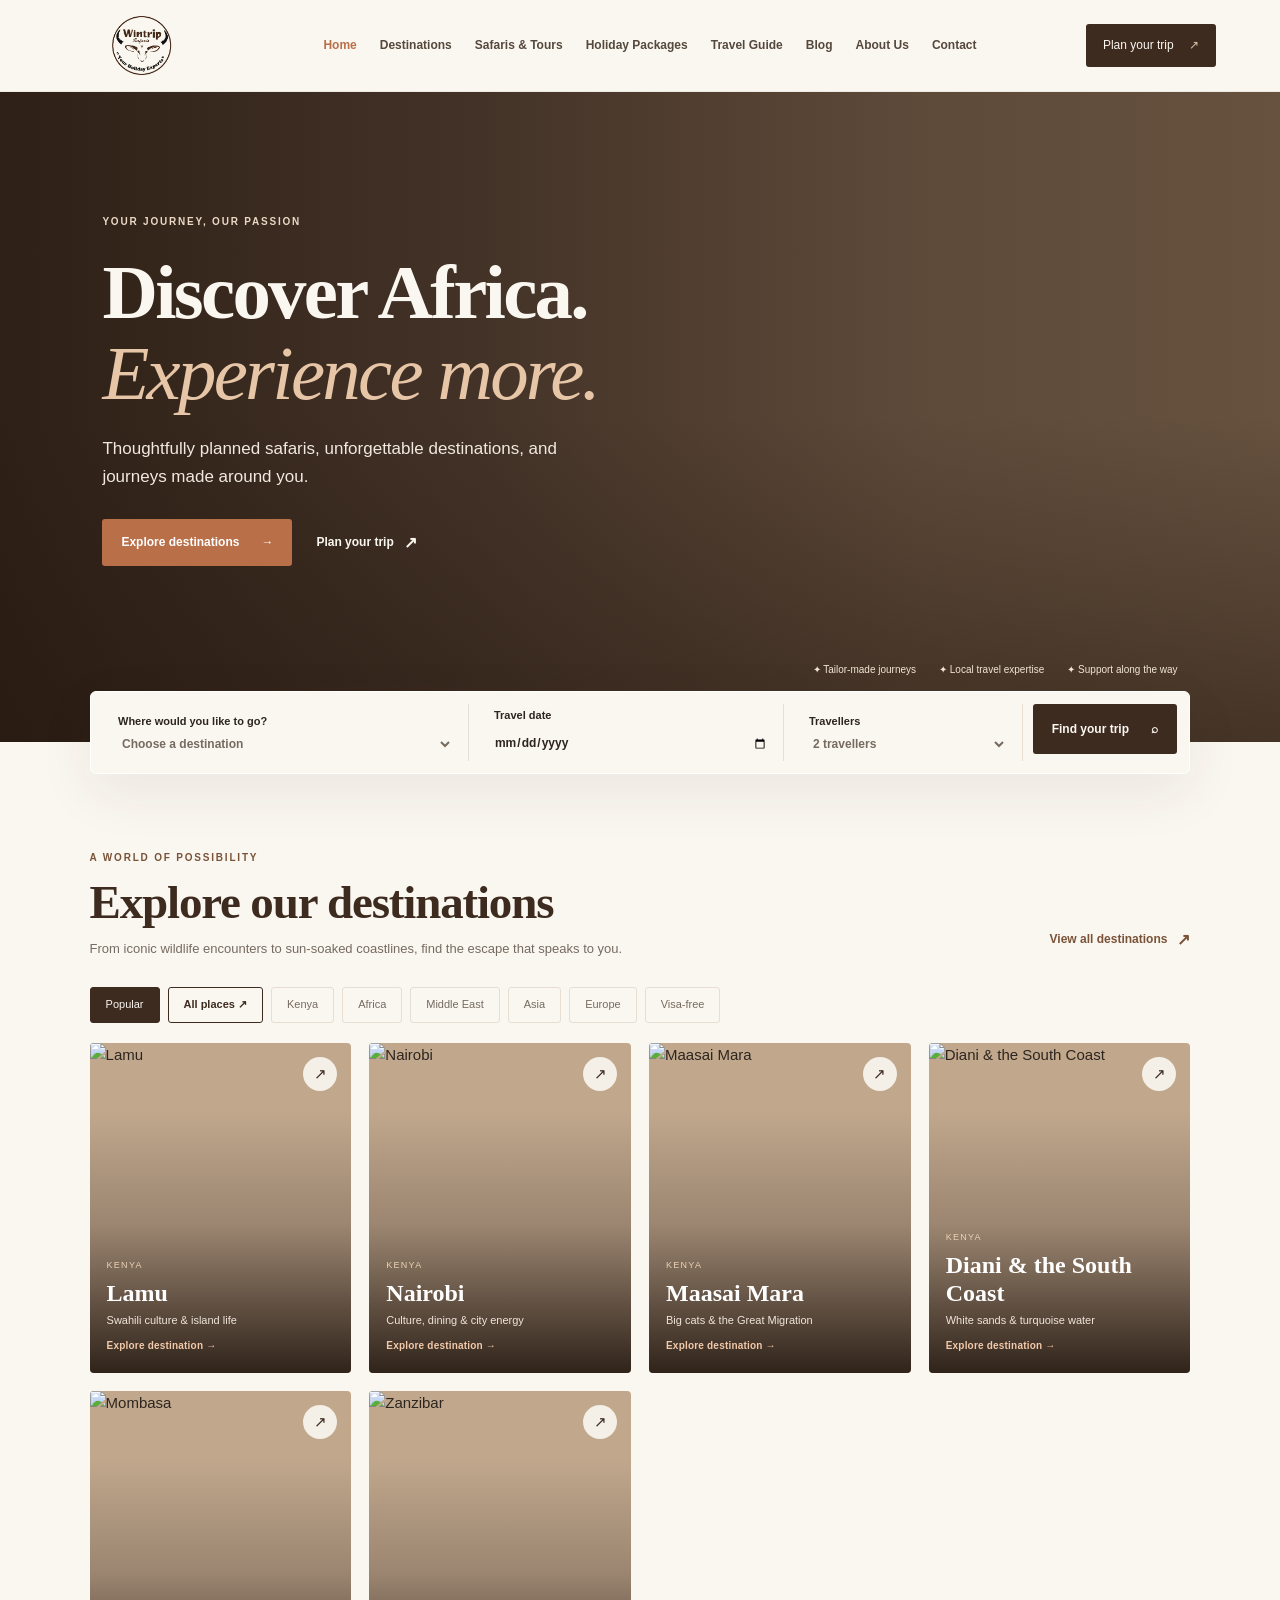
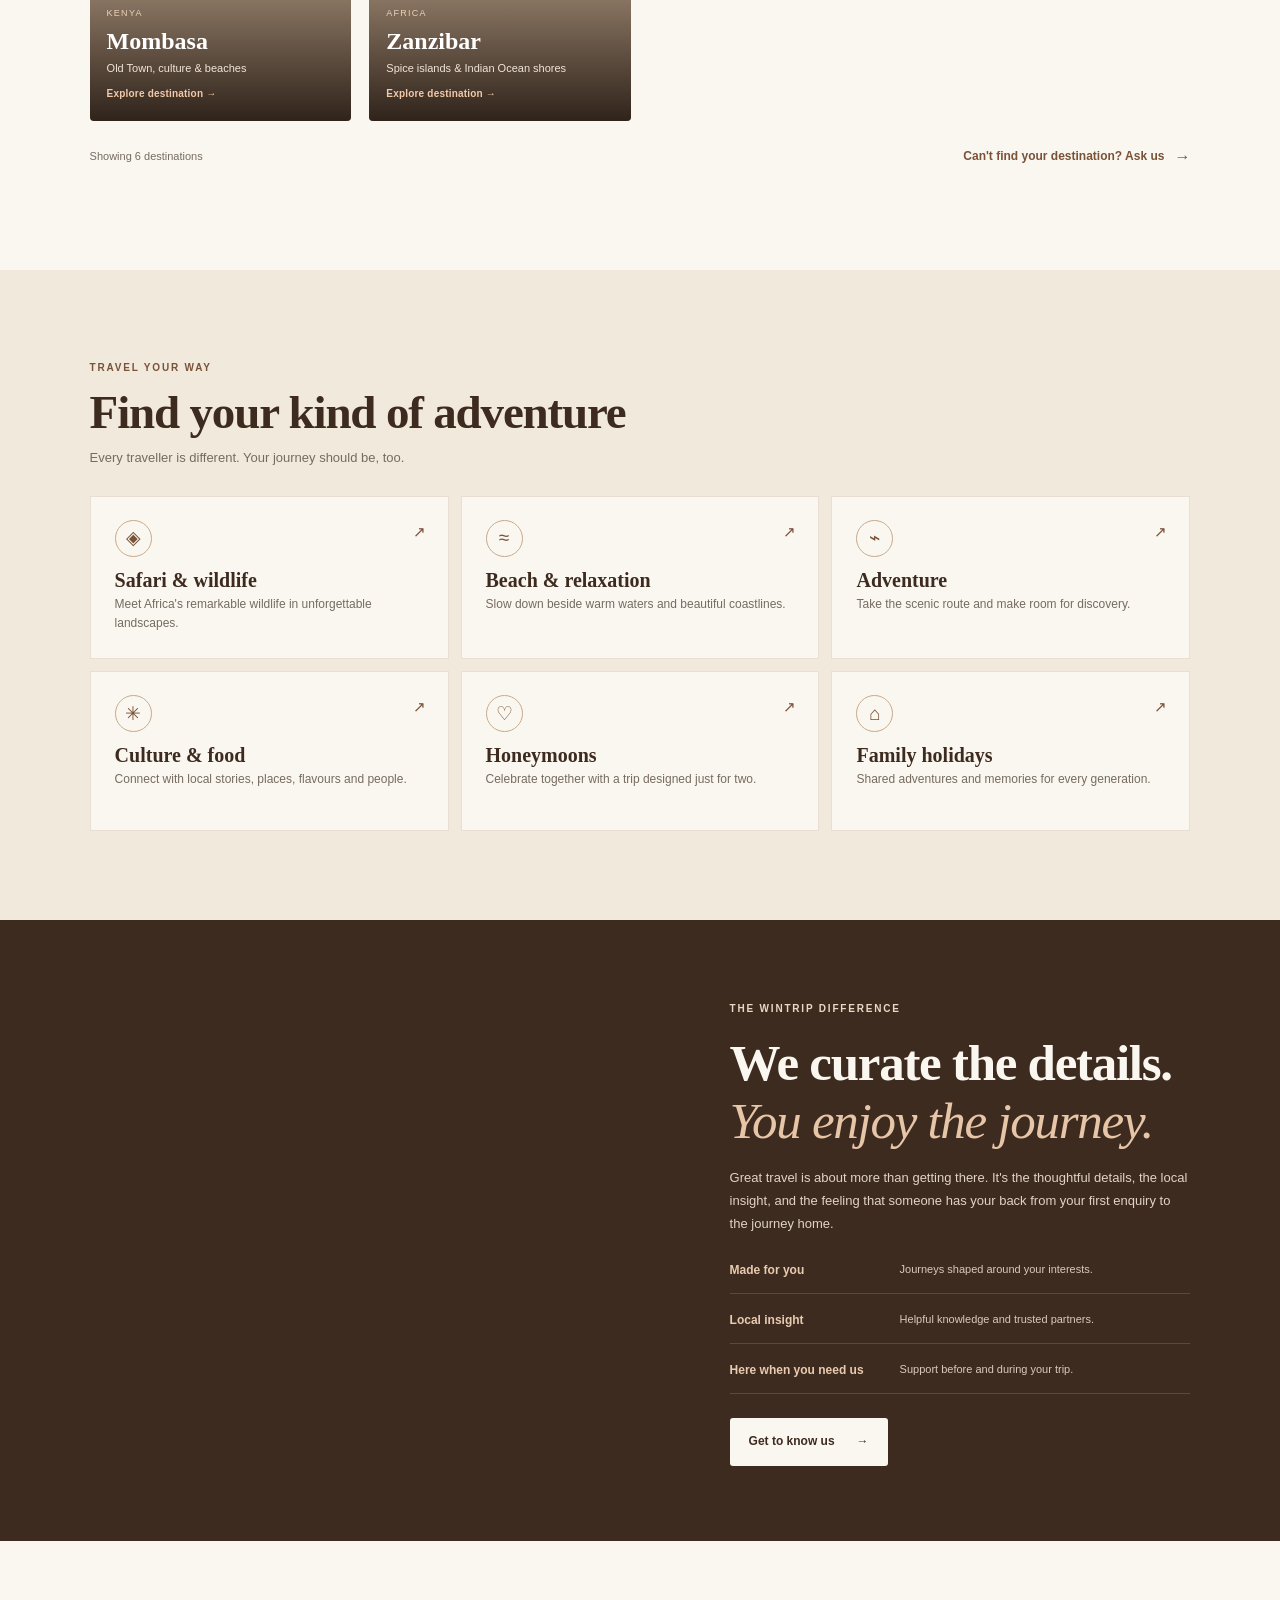
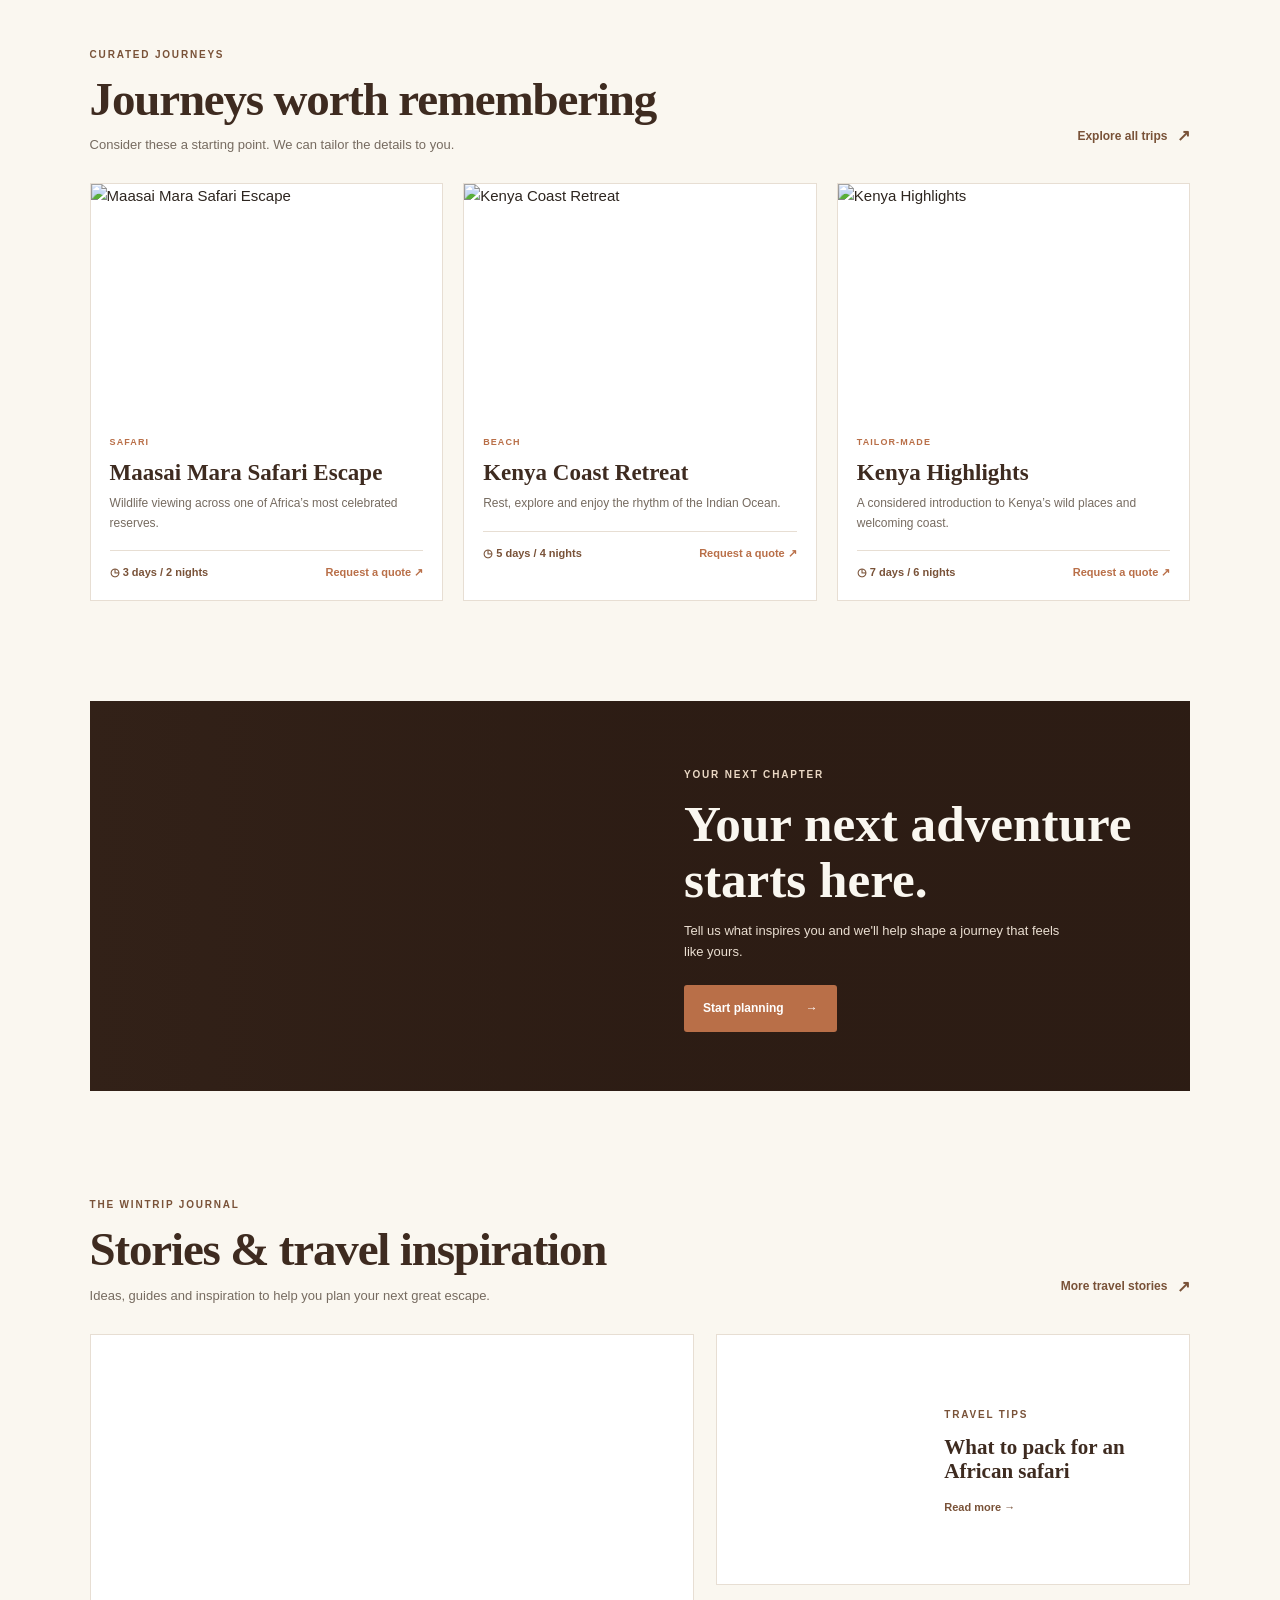
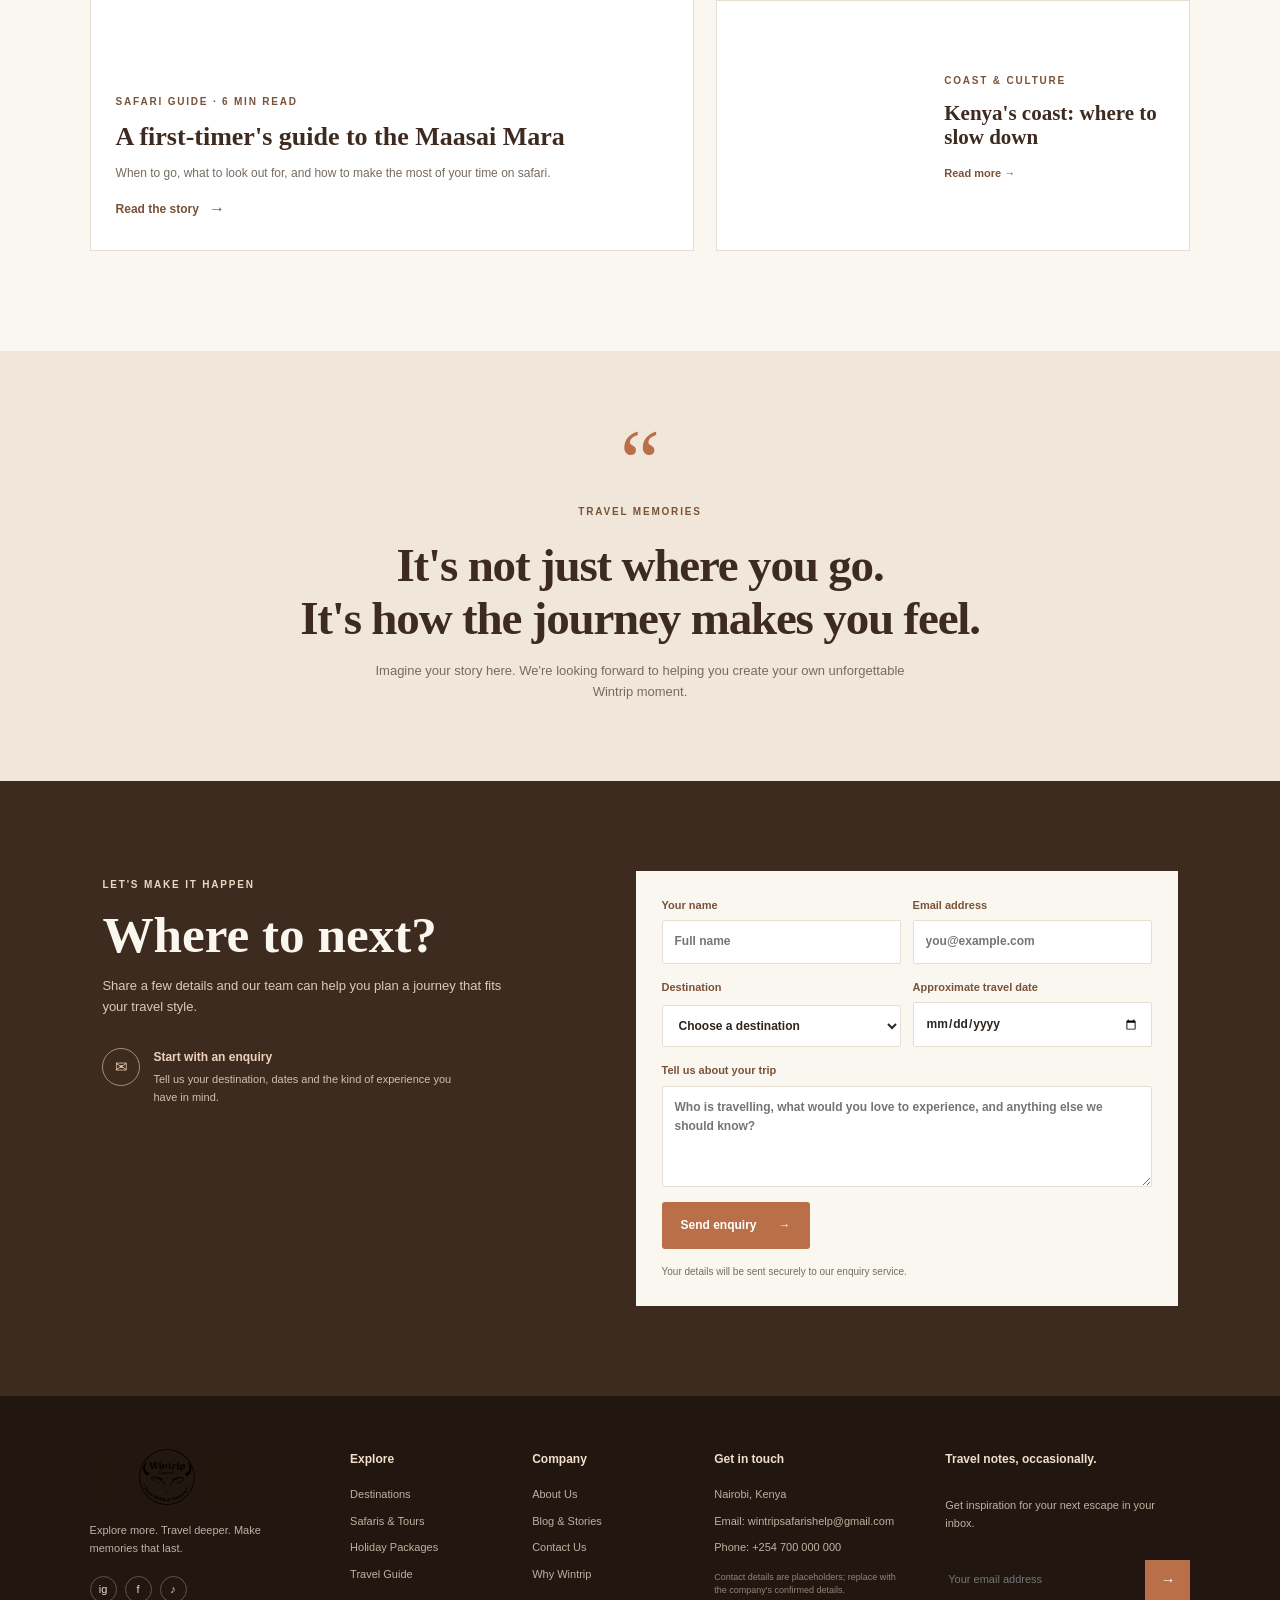
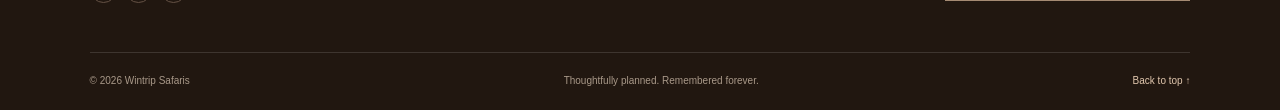
==== commit bf36fe27: "Refresh homepage script cache for Barbados and enquiry fixes" ====
--- a/index.html
+++ b/index.html
@@ -29,4 +29,4 @@
 <section class="contact-section" id="contact"><div><span class="eyebrow light">LET'S MAKE IT HAPPEN</span><h2>Where to next?</h2><p>Share a few details and our team can help you plan a journey that fits your travel style.</p><div class="contact-detail"><span>✉</span><div><strong>Start with an enquiry</strong><small>Tell us your destination, dates and the kind of experience you have in mind.</small></div></div></div><form class="enquiry-form" id="enquiry-form" action="api/enquiries.php" method="post"><div class="form-row"><label>Your name<input name="name" required placeholder="Full name"></label><label>Email address<input type="email" name="email" required placeholder="you@example.com"></label></div><div class="form-row"><label>Destination<select name="destination" id="enquiry-destination"><option value="">Choose a destination</option></select></label><label>Approximate travel date<input type="date" name="travel_date"></label></div><label>Tell us about your trip<textarea name="message" rows="4" required placeholder="Who is travelling, what would you love to experience, and anything else we should know?"></textarea></label><button class="button button-terra" type="submit">Send enquiry <span>→</span></button><p class="form-note" id="form-status" aria-live="polite">Your details will be sent securely to our enquiry service.</p></form></section>
 </main>
 <footer class="site-footer"><div class="footer-main"><div class="footer-brand"><a class="brand" href="#home"><img src="assets/images/wintrip-logo.png" alt="Wintrip Safaris logo"></a><p>Explore more. Travel deeper. Make memories that last.</p><div class="social-links"><a href="#contact" aria-label="Instagram">ig</a><a href="#contact" aria-label="Facebook">f</a><a href="#contact" aria-label="TikTok">♪</a></div></div><div class="footer-column"><h3>Explore</h3><a href="#destinations">Destinations</a><a href="#tours">Safaris &amp; Tours</a><a href="#packages">Holiday Packages</a><a href="#experiences">Travel Guide</a></div><div class="footer-column"><h3>Company</h3><a href="#why-us">About Us</a><a href="#stories">Blog &amp; Stories</a><a href="#contact">Contact Us</a><a href="#why-us">Why Wintrip</a></div><div class="footer-column" id="contact-info"><h3>Get in touch</h3><span>Nairobi, Kenya</span><span>Email: <a href="mailto:wintripsafarishelp@gmail.com">wintripsafarishelp@gmail.com</a></span><span>Phone: <a href="tel:+254700000000">+254 700 000 000</a></span><small>Contact details are placeholders; replace with the company's confirmed details.</small></div><div class="footer-newsletter"><h3>Travel notes, occasionally.</h3><p>Get inspiration for your next escape in your inbox.</p><form id="newsletter-form"><label class="sr-only" for="newsletter-email">Email address</label><input id="newsletter-email" name="email" type="email" placeholder="Your email address" autocomplete="email" required><button type="submit" aria-label="Subscribe">→</button></form><small id="newsletter-status" aria-live="polite"></small></div></div><div class="footer-bottom"><span>© 2026 Wintrip Safaris</span><span>Thoughtfully planned. Remembered forever.</span><a href="#home">Back to top ↑</a></div></footer>
-<script src="assets/js/main.js?v=3" defer></script></body></html>
+<script src="assets/js/main.js?v=5" defer></script></body></html>
--- a/assets/css/styles.css
+++ b/assets/css/styles.css
@@ -10,3 +10,6 @@
 .destination-card[role="link"] .destination-photo{transition:transform .45s ease}
 .destination-card[role="link"]:hover .destination-photo{transform:scale(1.04)}
 .destination-explore-hint{display:inline-block;margin-top:8px;font-size:10px;font-weight:700;letter-spacing:.02em;color:#f2c9a9}
+
+/* All-destinations page and date picker */
+.all-places-link{display:inline-flex;align-items:center;justify-content:center;border:1px solid var(--chocolate);border-radius:3px;color:var(--chocolate);background:transparent;padding:8px 15px;font-size:11px;white-space:nowrap;font-weight:600}.all-places-link:hover{color:var(--ivory);background:var(--chocolate)}.destinations-hero{min-height:600px}.all-destinations-section{padding-top:100px}.trip-search input[type="date"]{min-height:28px;cursor:pointer;color:var(--ink)}.contact-email{margin-top:28px;color:#eaded1;font-size:13px}.contact-email a{color:#f1c8a6;text-decoration:underline;overflow-wrap:anywhere}@media(max-width:700px){.destinations-hero{min-height:720px}.all-destinations-section{padding-top:170px}.region-tabs{align-items:center}}
